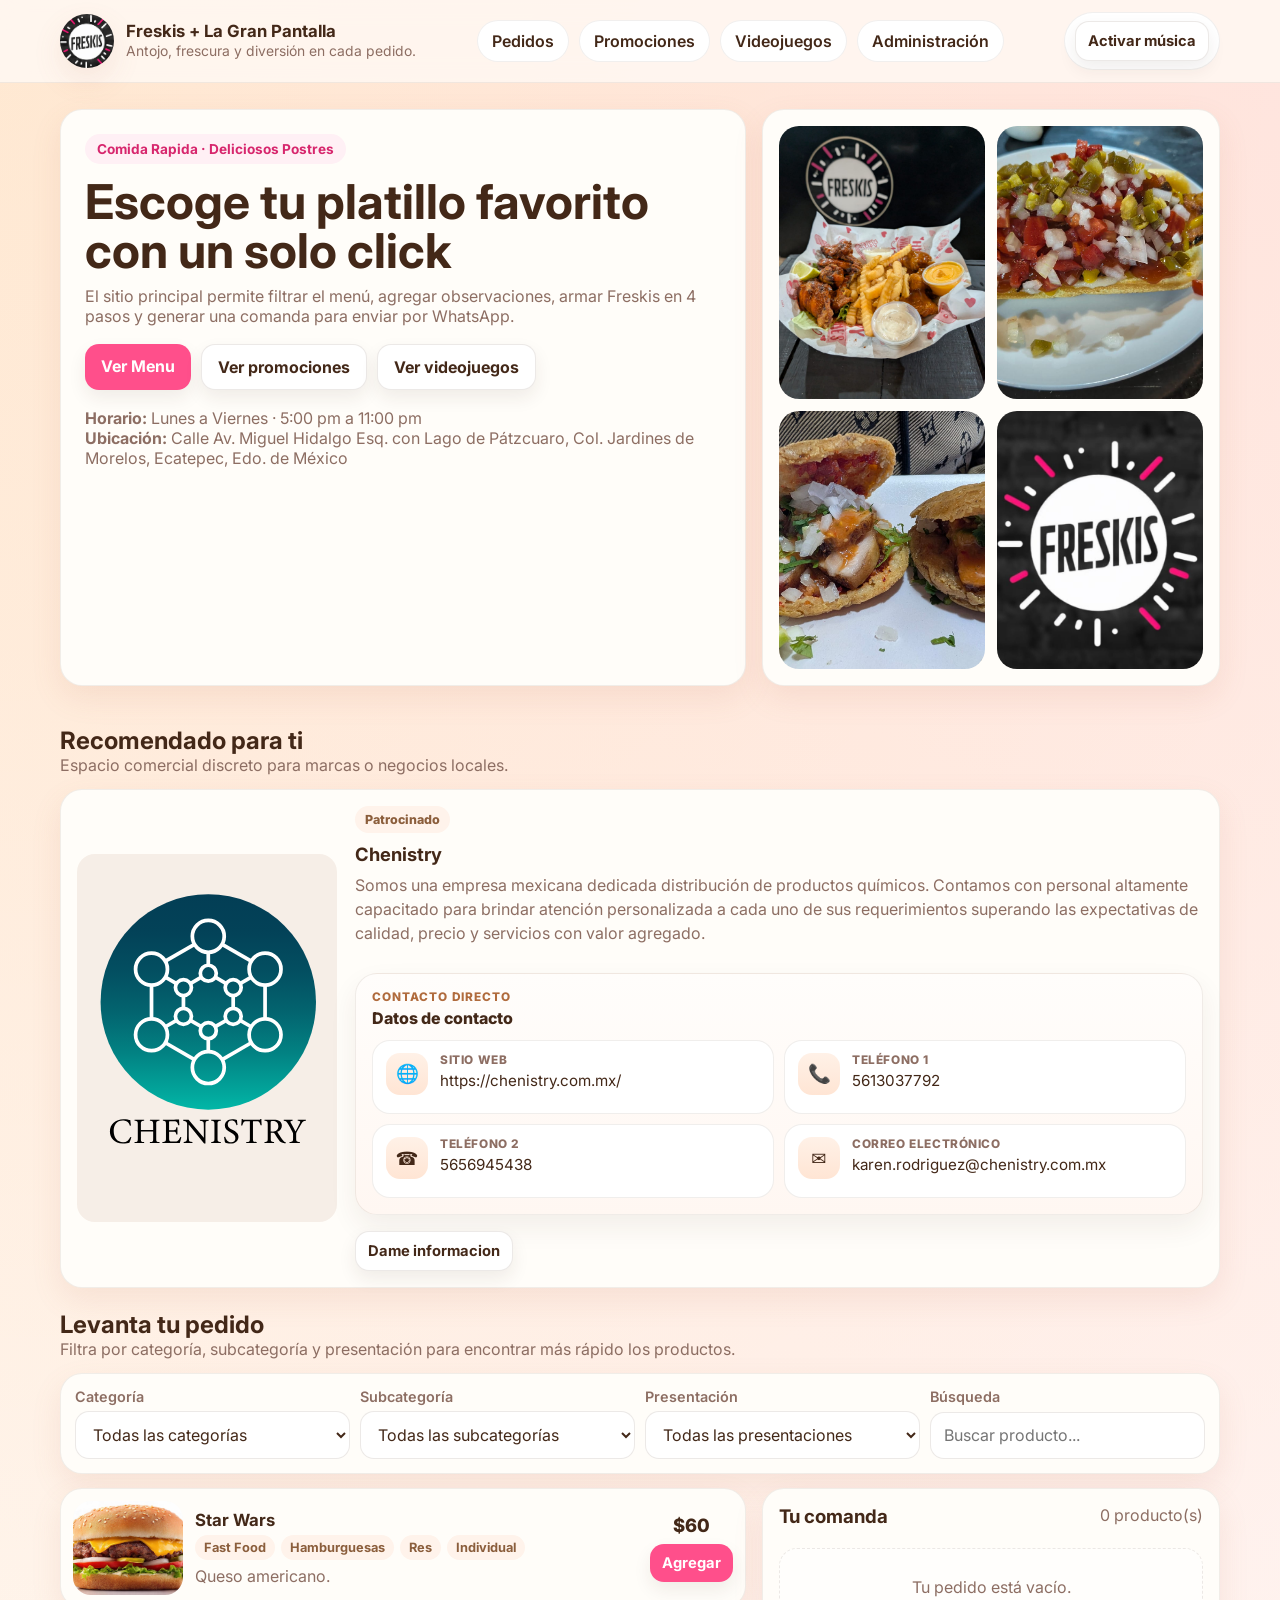
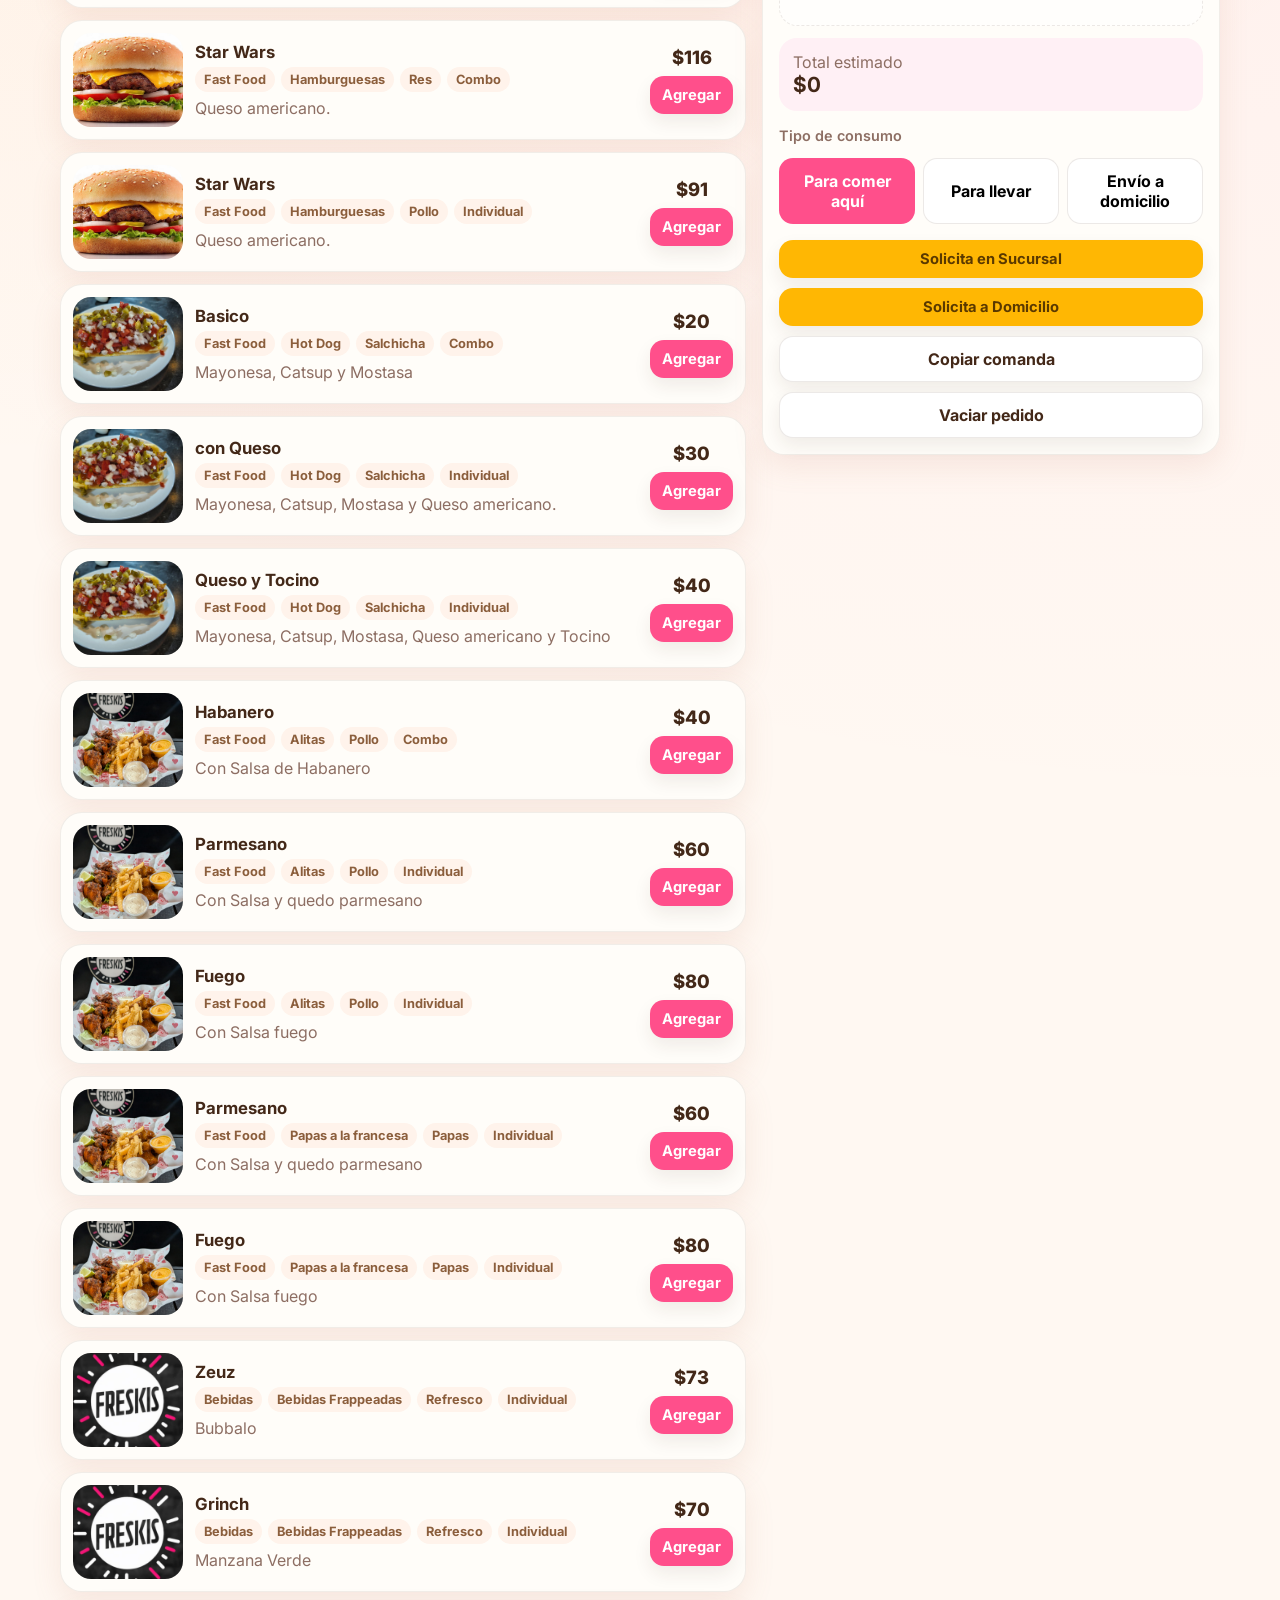
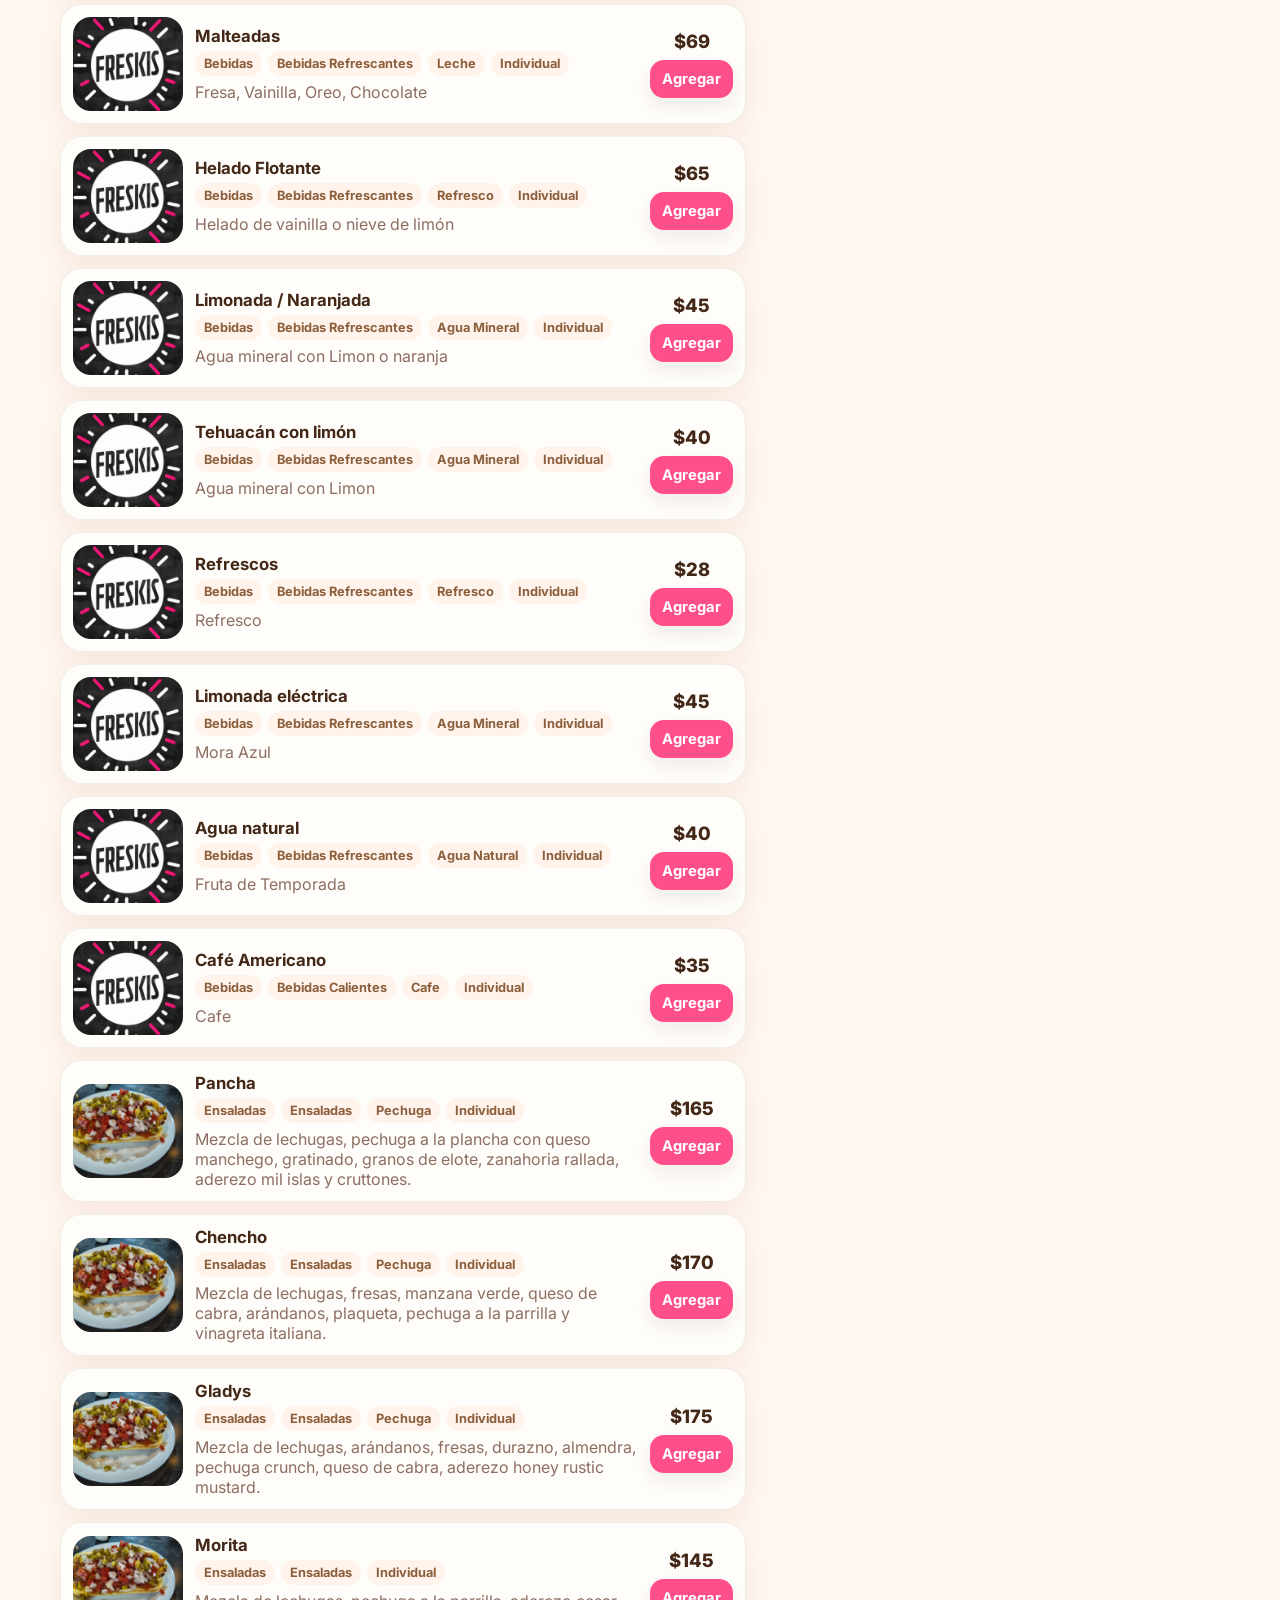
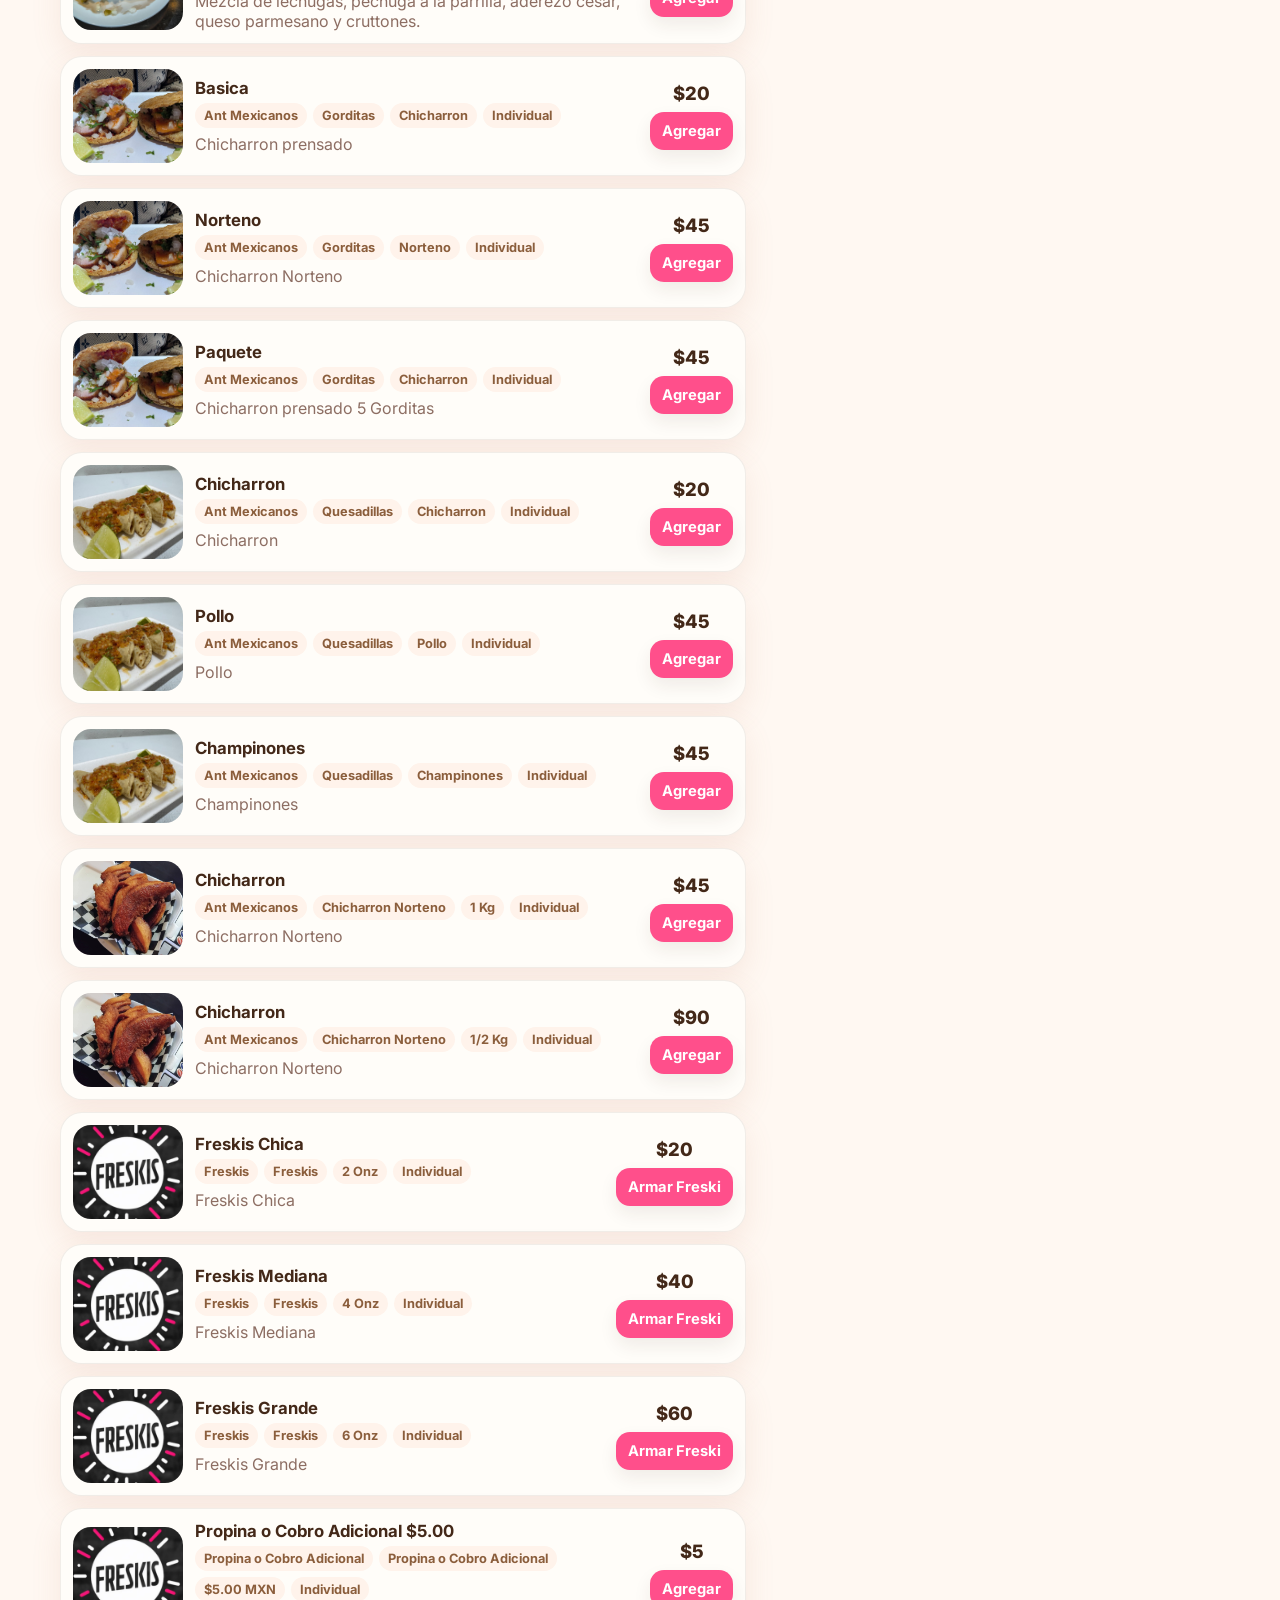
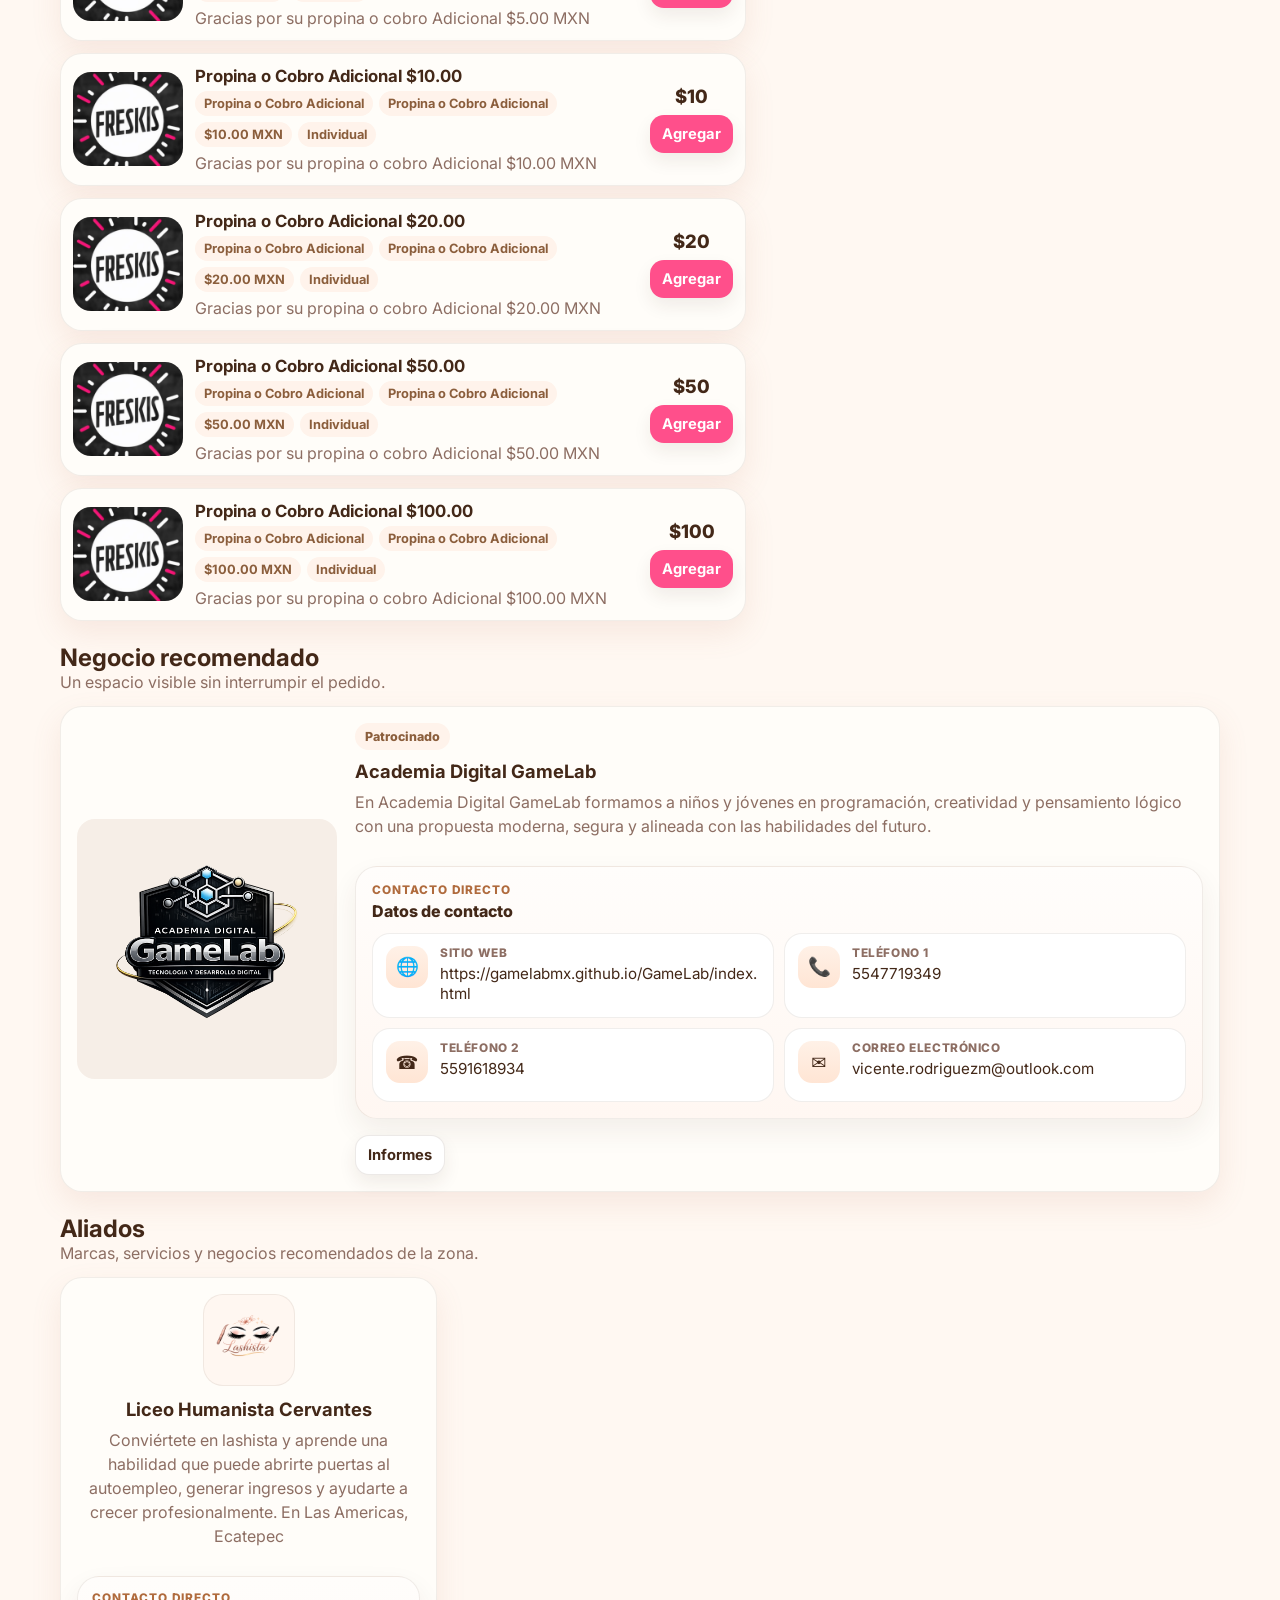
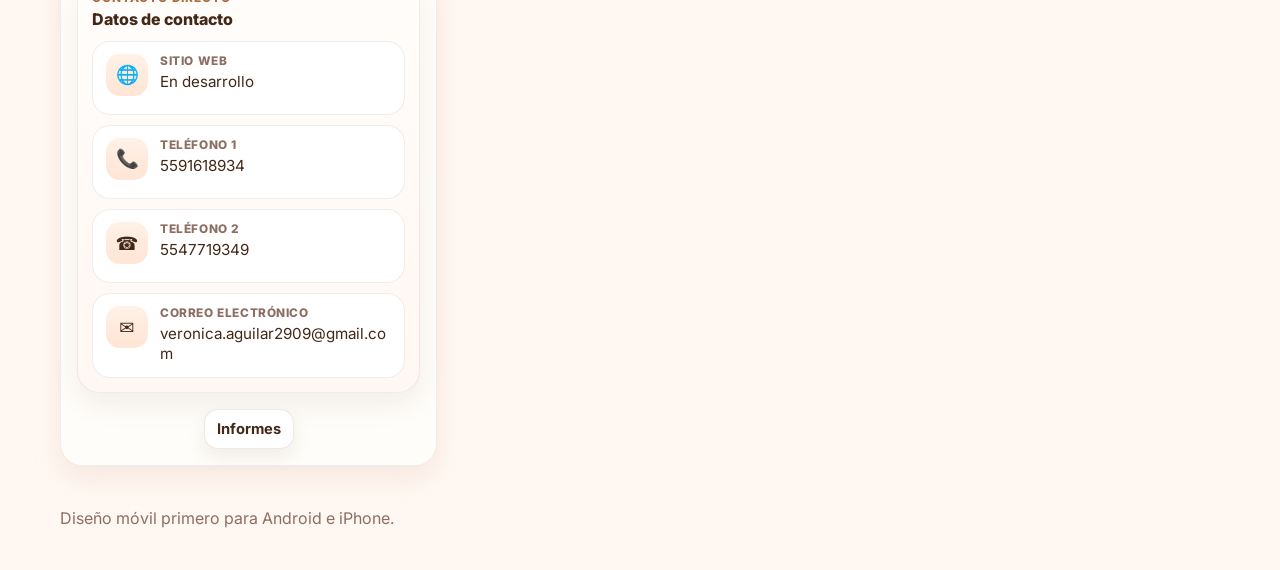
==== index.html @ 51fd1cf0 "Update index.html" ====
<!doctype html>
<html lang="es">
<head>
<meta charset="utf-8">
<meta name="viewport" content="width=device-width,initial-scale=1">
<title>Freskis + La Gran Pantalla</title>
<link rel="stylesheet" href="assets/style.css">
<link rel="preconnect" href="https://fonts.googleapis.com">
<link rel="preconnect" href="https://fonts.gstatic.com" crossorigin>
<link href="https://fonts.googleapis.com/css2?family=Inter:wght@400;500;600;700;800&display=swap" rel="stylesheet">

</head>
<body>
<header class="topbar">
  <div class="container topbar-inner">
    <a href="index.html" class="brand">
      <img class="brand-logo" src="assets/img/Logo-Freskis.jpeg" alt="Logo Freskis">
      <div>
        <h1 data-business-name>Freskis + La Gran Pantalla</h1>
        <p data-slogan>Antojo, frescura y diversión en cada pedido.</p>
      </div>
    </a>
    <nav class="nav-links">
      <a class="nav-link" href="index.html">Pedidos</a>
      <a class="nav-link" href="promociones.html">Promociones</a>
      <a class="nav-link" href="videojuegos.html">Videojuegos</a>
      <a class="nav-link" href="admin.html">Administración</a>
    </nav>
    <div class="music-pill">
      <button id="musicToggle" class="btn small secondary">Activar música</button>
    </div>
  </div>
</header>
<audio id="bgMusic"></audio>

<main class="container">
  <section class="hero">
    <div class="card hero-copy">
      <span class="kicker">Comida Rapida · Deliciosos Postres</span>
      <h2>Escoge tu platillo favorito con un solo click</h2>
      <p>El sitio principal permite filtrar el menú, agregar observaciones, armar Freskis en 4 pasos y generar una comanda para enviar por WhatsApp.</p>
      <div id="noticeChip" class="notice-chip">
        <div>
          <strong data-notice-title>Aviso importante</strong>
          <div data-notice-text>Consulta aquí nuestro aviso vigente.</div>
        </div>
        <button class="btn small gold">Ver aviso</button>
      </div>
      <div class="hero-actions">
        <a href="#pedido" class="btn" id="startOrderBtn">Ver Menu</a>
        <a href="promociones.html" class="btn secondary">Ver promociones</a>
        <a href="videojuegos.html" class="btn secondary">Ver videojuegos</a>
      </div>
      <div style="margin-top:18px" class="muted">
        <strong>Horario:</strong> <span data-hours></span><br>
        <strong>Ubicación:</strong> <span data-location></span>
      </div>
    </div>
    <div class="card hero-visual">
      <div class="shot"><img src="assets/img/Alitas.jpeg" alt="Alitas"></div>
      <div class="shot"><img src="assets/img/Hotdog.jpeg" alt="Hot dog"></div>
      <div class="shot"><img src="assets/img/Gorditas.jpeg" alt="Gorditas"></div>
      <div class="shot"><img src="assets/img/Freskis.jpeg" alt="Freskis"></div>
    </div>
  </section>

  <section id="adSlotTop" class="promo-slot hidden">
    <div class="section-title">
      <div>
        <h3>Recomendado para ti</h3>
        <p>Espacio comercial discreto para marcas o negocios locales.</p>
      </div>
    </div>
    <div id="adTopCard"></div>
  </section>

  <section id="pedido">
    <div class="section-title">
      <div>
        <h3>Levanta tu pedido</h3>
        <p>Filtra por categoría, subcategoría y presentación para encontrar más rápido los productos.</p>
      </div>
    </div>

    <div class="card filters">
      <div class="field">
        <label>Categoría</label>
        <select id="filterCategoria"></select>
      </div>
      <div class="field">
        <label>Subcategoría</label>
        <select id="filterSubcategoria"></select>
      </div>
      <div class="field">
        <label>Presentación</label>
        <select id="filterPresentacion"></select>
      </div>
      <div class="field">
        <label>Búsqueda</label>
        <input id="searchInput" class="input" placeholder="Buscar producto...">
      </div>
    </div>

    <div class="main-grid">
      <div>
        <div id="menuList" class="menu-list"></div>
      </div>

      <aside class="card cart">
        <div class="cart-row">
          <h3>Tu comanda</h3>
          <div id="cartCount" class="muted">0 producto(s)</div>
        </div>
        <div id="cartList" class="cart-list"></div>

        <div class="total-box">
          <div class="muted">Total estimado</div>
          <strong id="cartTotal">$0</strong>
        </div>

        <div style="margin-top:16px">
          <div class="field">
            <label>Tipo de consumo</label>
            <div id="modeButtons" class="mode-grid">
              <button class="mode-btn" data-mode="Para comer aquí">Para comer aquí</button>
              <button class="mode-btn" data-mode="Para llevar">Para llevar</button>
              <button class="mode-btn" data-mode="Envío a domicilio">Envío a domicilio</button>
            </div>
          </div>
          <div id="deliveryFields" class="hidden" style="margin-top:10px">
            <div class="field"><label>Nombre</label><input id="deliveryName" class="input" placeholder="Nombre del cliente"></div>
            <div class="field"><label>Dirección</label><textarea id="deliveryAddress" placeholder="Dirección de entrega"></textarea></div>
            <div class="field"><label>Ubicación para WhatsApp/Maps</label><input id="deliveryLocation" class="input" placeholder="Pega aquí el link de ubicación"></div>
          </div>
        </div>

        <div style="margin-top:16px; display:grid; gap:10px">
          <div id="waButtons" style="display:grid; gap:10px"></div>
          <button id="copyOrderBtn" class="btn secondary">Copiar comanda</button>
          <button id="clearCartBtn" class="btn secondary">Vaciar pedido</button>
        </div>
      </aside>
    </div>
  </section>

  <section id="adSlotMiddle" class="promo-slot hidden">
    <div class="section-title">
      <div>
        <h3>Negocio recomendado</h3>
        <p>Un espacio visible sin interrumpir el pedido.</p>
      </div>
    </div>
    <div id="adMiddleCard"></div>
  </section>

  <section id="alliesSection" class="hidden">
    <div class="section-title">
      <div>
        <h3>Aliados</h3>
        <p>Marcas, servicios y negocios recomendados de la zona.</p>
      </div>
    </div>
    <div id="alliesGrid" class="allies-grid"></div>
  </section>
</main>

<div id="freskiModal" class="modal">
  <div class="modal-card">
    <div class="modal-head">
      <div>
        <span class="kicker">Arma tu Freski en 4 pasos</span>
        <h3 id="freskiTitle" style="margin:10px 0 0">Freski</h3>
      </div>
      <button id="closeFreski" class="btn secondary small">Cerrar</button>
    </div>
    <div id="freskiBody" class="step-grid"></div>
    <div style="margin-top:12px" class="field">
      <label>Observaciones</label>
      <textarea id="freskiObs" placeholder="Ejemplo: con menos crema, sin topping extra..."></textarea>
    </div>
    <div style="margin-top:12px; display:flex; justify-content:flex-end">
      <button id="saveFreski" class="btn">Agregar al pedido</button>
    </div>
  </div>
</div>

<footer class="footer">
  <div class="container">Diseño móvil primero para Android e iPhone.</div>
</footer>
<script src="assets/app.js"></script>
<script>APP.boot('index')</script>
</body>
</html>
---- assets/style.css ----
:root{
  --primary:#ff4f8b;
  --secondary:#ffb703;
  --accent:#ff7a59;
  --bg:#fff8f2;
  --surface:#fffdf9;
  --text:#432818;
  --muted:#8d6e63;
  --line:rgba(67,40,24,.10);
  --line-soft:rgba(67,40,24,.07);
  --shadow:0 12px 30px rgba(188,112,91,.12);
  --shadow-soft:0 8px 18px rgba(67,40,24,.08);
  --radius:22px;
}
*{box-sizing:border-box}
html{scroll-behavior:smooth}
body{
  margin:0;
  font-family:Inter,system-ui,-apple-system,Segoe UI,Roboto,Arial,sans-serif;
  background:
    radial-gradient(circle at top right, rgba(255,79,139,.10), transparent 28%),
    radial-gradient(circle at top left, rgba(255,183,3,.12), transparent 24%),
    var(--bg);
  color:var(--text);
}
a{text-decoration:none;color:inherit}
img{max-width:100%;display:block}
button,input,textarea,select{font:inherit}
.container{width:min(1160px, calc(100% - 24px)); margin:0 auto}
.hidden{display:none !important}
.center{text-align:center}
.muted{color:var(--muted)}

.topbar{
  position:sticky; top:0; z-index:50;
  backdrop-filter:blur(12px);
  background:rgba(255,248,242,.88);
  border-bottom:1px solid var(--line-soft);
}
.topbar-inner{display:flex; gap:14px; align-items:center; justify-content:space-between; padding:12px 0}
.brand{display:flex; gap:12px; align-items:center; min-width:0}
.brand-logo{width:54px; height:54px; border-radius:50%; object-fit:cover; box-shadow:var(--shadow)}
.brand h1{font-size:1.05rem; margin:0; line-height:1.05}
.brand p{margin:3px 0 0; color:var(--muted); font-size:.87rem}
.nav-links{display:flex; gap:10px; flex-wrap:wrap}
.nav-link{
  padding:10px 14px; border-radius:999px; background:#fff;
  border:1px solid var(--line-soft); font-weight:600; color:var(--text);
}
.nav-link:hover{background:#fff3eb}
.music-pill{display:flex; gap:8px; align-items:center; padding:8px 10px; border-radius:999px; background:#fff; border:1px solid var(--line-soft)}

.hero{
  padding:26px 0 18px;
  display:grid; grid-template-columns:1.2fr .8fr; gap:16px; align-items:stretch;
}
.card{
  background:var(--surface);
  border-radius:var(--radius);
  box-shadow:var(--shadow);
  border:1px solid var(--line-soft);
}
.hero-copy{padding:24px}
.kicker{display:inline-block; padding:7px 12px; border-radius:999px; background:#fff0f5; color:#d7266d; font-weight:700; font-size:.85rem}
.hero h2{font-size:clamp(1.8rem,4vw,3rem); line-height:1.02; margin:14px 0 10px}
.hero p{margin:0; color:var(--muted); font-size:1rem}
.hero-actions{display:flex; flex-wrap:wrap; gap:10px; margin-top:18px}
.hero-visual{padding:16px; display:grid; gap:12px; grid-template-columns:1fr 1fr}
.hero-visual .shot{overflow:hidden; border-radius:20px; min-height:160px}
.hero-visual img{width:100%; height:100%; object-fit:cover}

.notice-chip{
  display:none; align-items:center; justify-content:space-between; gap:10px;
  margin:8px 0 20px; padding:12px 14px;
  border-radius:16px; background:#fff4e5; color:#8a4b00; border:1px solid #ffd28b;
}

.section-title{display:flex; justify-content:space-between; align-items:end; gap:12px; margin:22px 0 14px}
.section-title h3{margin:0; font-size:1.5rem}
.section-title p{margin:0; color:var(--muted)}

.btn{
  border:none; border-radius:14px; padding:12px 16px; font-weight:700; cursor:pointer;
  background:var(--primary); color:white; box-shadow:var(--shadow-soft);
  transition:transform .15s ease, opacity .15s ease, background .15s ease;
}
.btn:hover{transform:translateY(-1px)}
.btn:active{transform:translateY(0)}
.btn.small{padding:10px 12px; font-size:.92rem}
.btn.secondary{background:#fff; color:var(--text); border:1px solid var(--line)}
.btn.gold{background:var(--secondary); color:#5a3900}
.btn.danger-soft{background:#fff1f1; color:#a02f2f; border:1px solid rgba(160,47,47,.18)}

.filters{padding:14px; display:grid; grid-template-columns:repeat(4,minmax(0,1fr)); gap:10px; margin-bottom:14px}
.field{display:grid; gap:6px}
.field label,.field span{font-size:.9rem; color:var(--muted); font-weight:600}
.input, select, textarea{
  width:100%; padding:12px 13px; border-radius:14px; border:1px solid var(--line);
  background:white; color:var(--text); outline:none;
}
.input:focus, select:focus, textarea:focus{
  border-color:#d68aa3;
  box-shadow:0 0 0 3px rgba(255,79,139,.12);
}
textarea{min-height:94px; resize:vertical}
.row{display:grid; grid-template-columns:1fr 1fr; gap:10px}

.main-grid{display:grid; grid-template-columns:1.2fr .8fr; gap:16px; align-items:start}
.menu-list{display:grid; gap:12px}
.menu-item{
  display:grid; grid-template-columns:110px 1fr auto; gap:12px;
  padding:12px; align-items:center;
}
.menu-item .thumb{height:94px; border-radius:18px; overflow:hidden; background:#f6eee7}
.menu-item .thumb img{width:100%; height:100%; object-fit:cover}
.menu-item h4{margin:0 0 5px; font-size:1.05rem}
.menu-item-side{display:grid; gap:8px}
.meta{display:flex; flex-wrap:wrap; gap:6px; margin-bottom:6px}
.tag{padding:5px 9px; border-radius:999px; background:#fff3eb; color:#8b5e3c; font-size:.8rem; font-weight:700}
.price{font-size:1.15rem; font-weight:800}

.cart{padding:16px; position:sticky; top:88px}
.cart h3{margin:0 0 8px}
.cart-list{display:grid; gap:12px; margin:12px 0}
.cart-item{
  padding:12px; border-radius:16px; background:#fff7f1; border:1px solid var(--line-soft);
}
.cart-top,.cart-row{display:flex; justify-content:space-between; gap:10px; align-items:flex-start}
.cart-meta{margin-top:8px}
.cart-actions{display:flex; gap:8px; flex-wrap:wrap; align-items:center; margin-top:12px}
.qty-pill{
  min-width:42px; text-align:center; font-weight:800;
  padding:8px 10px; border-radius:12px; background:#fff; border:1px solid var(--line-soft);
}
.icon-btn{
  width:34px; height:34px; border-radius:10px; border:1px solid var(--line);
  cursor:pointer; background:white; font-weight:800; color:var(--text);
}
.icon-btn.danger{color:#a02f2f; background:#fff1f1; border-color:rgba(160,47,47,.18)}
.total-box{padding:14px; border-radius:18px; background:#fff0f5; margin-top:12px}
.total-box strong{font-size:1.3rem}
.mode-grid{display:grid; grid-template-columns:repeat(3,minmax(0,1fr)); gap:8px; margin-top:8px}
.mode-btn{
  padding:12px 10px; border-radius:14px; border:1px solid var(--line);
  background:white; cursor:pointer; text-align:center; font-weight:700;
}
.mode-btn.active{background:var(--primary); color:white; border-color:transparent}

.comment-editor{
  margin-top:10px; padding:12px; border:1px solid #ead5bf; border-radius:14px; background:#fffaf5;
}
.comment-textarea{
  width:100%; min-height:88px; resize:vertical; padding:10px 12px;
  border:1px solid #d9c7b2; border-radius:10px; background:#fff;
}
.comment-actions{display:flex; gap:8px; flex-wrap:wrap; margin-top:10px}

.empty{
  padding:28px; text-align:center; color:var(--muted); border:1px dashed var(--line);
  border-radius:18px; background:rgba(255,255,255,.55)
}
.footer{padding:28px 0 42px; color:var(--muted)}

.modal{
  position:fixed; inset:0; background:rgba(54,28,15,.42); display:none; align-items:center; justify-content:center;
  z-index:120; padding:16px;
}
.modal.show{display:flex}
.modal-card{
  width:min(880px, 100%); max-height:92vh; overflow:auto; background:var(--surface);
  border-radius:28px; box-shadow:0 20px 60px rgba(0,0,0,.18); padding:18px;
}
.modal-head{display:flex; justify-content:space-between; align-items:start; gap:10px; margin-bottom:12px}
.step-grid{display:grid; grid-template-columns:repeat(2,minmax(0,1fr)); gap:12px}
.choice-list{display:grid; gap:8px}
.choice{
  padding:10px 12px; border-radius:14px; background:#fff; border:1px solid var(--line);
  display:flex; justify-content:space-between; gap:10px; cursor:pointer; text-align:left;
}
.choice.active{outline:2px solid rgba(255,79,139,.22); border-color:var(--primary); background:#fff6fa}

.banner-grid{display:grid; grid-template-columns:repeat(auto-fit,minmax(260px,1fr)); gap:14px}
.promo-card,.game-card,.admin-block{padding:16px}
.promo-card iframe{width:100%; height:340px; border:none; border-radius:16px; background:#f2eee9}
.admin-grid{display:grid; grid-template-columns:1fr 1fr; gap:16px}
pre.codebox{
  white-space:pre-wrap; background:#fff7f1; padding:14px; border-radius:18px; overflow:auto;
  border:1px solid var(--line-soft);
}


.app-toast{
  position:fixed;
  left:50%;
  bottom:22px;
  transform:translateX(-50%) translateY(16px);
  background:#432818;
  color:#fff;
  padding:12px 16px;
  border-radius:999px;
  box-shadow:0 14px 30px rgba(0,0,0,.18);
  z-index:220;
  opacity:0;
  pointer-events:none;
  transition:opacity .22s ease, transform .22s ease;
  max-width:min(calc(100% - 24px), 420px);
  text-align:center;
  font-weight:700;
}
.app-toast.show{
  opacity:1;
  transform:translateX(-50%) translateY(0);
}

.mobile-cart-bar{
  position:fixed;
  left:12px;
  right:12px;
  bottom:12px;
  display:none;
  align-items:center;
  justify-content:space-between;
  gap:12px;
  padding:12px 14px;
  border-radius:18px;
  background:rgba(255,253,249,.98);
  border:1px solid var(--line-soft);
  box-shadow:0 18px 42px rgba(67,40,24,.18);
  z-index:180;
}
.mobile-cart-summary{
  min-width:0;
}
.mobile-cart-kicker{
  font-size:.78rem;
  color:var(--muted);
  font-weight:700;
  margin-bottom:2px;
}
.mobile-cart-total{
  font-weight:800;
  color:var(--primary);
  margin-top:2px;
}
.mobile-cart-buttons{
  flex-shrink:0;
  display:flex;
  flex-direction:column;
  align-items:stretch;
  justify-content:center;
  gap:8px;
  min-width:146px;
}
.mobile-cart-buttons .btn{
  white-space:nowrap;
  width:100%;
}



.promo-slot{margin:18px 0 6px}
.sponsor-card{display:grid;grid-template-columns:260px 1fr;gap:18px;padding:16px;align-items:center}
.sponsor-card.compact{grid-template-columns:96px 1fr;gap:14px}
.sponsor-media{border-radius:18px;overflow:hidden;min-height:160px;background:#f6eee7}
.sponsor-media img{width:100%;height:100%;object-fit:cover}
.sponsor-label{display:inline-block;padding:6px 10px;border-radius:999px;background:#fff3eb;color:#8b5e3c;font-size:.78rem;font-weight:800;margin-bottom:10px}
.sponsor-copy h4,.ally-card h4{margin:0 0 8px;font-size:1.15rem}
.sponsor-copy p,.ally-card p{margin:0 0 14px;color:var(--muted);line-height:1.5}.sponsor-copy{display:flex;flex-direction:column;align-items:flex-start}.ally-card{display:flex;flex-direction:column;align-items:stretch}.ally-card .btn{align-self:center}.ally-card h4,.ally-card p{text-align:center}
.allies-grid{display:grid;grid-template-columns:repeat(3,minmax(0,1fr));gap:14px;margin-bottom:14px}
.ally-card{padding:16px;text-align:center}
.ally-logo{width:92px;height:92px;margin:0 auto 12px;border-radius:20px;overflow:hidden;background:#fff7f1;border:1px solid var(--line-soft);display:flex;align-items:center;justify-content:center}
.ally-logo img{width:100%;height:100%;object-fit:cover}

@media (max-width: 920px){
  .hero,.main-grid,.admin-grid,.allies-grid,.sponsor-card{grid-template-columns:1fr}
  .filters{grid-template-columns:1fr 1fr}
  .hero-visual{grid-template-columns:1fr 1fr}
  .cart{position:static}
}
@media (max-width: 640px){
  .nav-links{display:none}
  .filters,.row,.step-grid,.mode-grid{grid-template-columns:1fr}
  .menu-item{grid-template-columns:1fr}
  .hero-visual{grid-template-columns:1fr}
  .notice-chip,.cart-top,.cart-row{flex-direction:column; align-items:flex-start}
  .music-pill{padding:0; background:transparent; border:none}
  .mobile-cart-bar{display:flex}
  body.mobile-cart-visible{padding-bottom:96px}
  .app-toast{bottom:96px}
}

/* Ajuste preciso móvil para Arma tu Freski */
@media (max-width: 768px){
  body.mobile-cart-visible #freskiModal.show,
  #freskiModal.show{
    align-items:flex-start;
    justify-content:center;
    padding:12px 12px 108px;
  }

  #freskiModal .modal-card{
    width:min(100%, 560px);
    max-height:72vh;
    margin:0 auto;
    overflow-y:auto;
    border-radius:22px;
    padding-bottom:16px;
    overscroll-behavior:contain;
  }

  #freskiModal .modal-head{
    position:sticky;
    top:0;
    z-index:3;
    background:var(--card);
    padding-bottom:10px;
    margin-bottom:10px;
  }

  #freskiModal .step-grid{
    gap:10px;
  }

  #freskiModal .modal-card > div:last-child{
    position:sticky;
    bottom:0;
    z-index:4;
    background:linear-gradient(180deg, rgba(255,255,255,0) 0%, rgba(255,255,255,.92) 18%, rgba(255,255,255,1) 45%);
    padding-top:14px;
    margin-top:14px !important;
  }

  #freskiModal #saveFreski{
    display:block;
    width:100%;
  }
}


/* ===== Ajuste móvil para salto de "Empezar pedido" ===== */
#pedido{scroll-margin-top:96px;}
@media (max-width: 768px){
  #pedido{scroll-margin-top:118px;}
}

.admin-subblock{
  margin-top:18px;
  padding-top:18px;
  border-top:1px solid var(--line-soft);
}
.row-between{
  display:flex;
  align-items:center;
  justify-content:space-between;
  gap:12px;
}
.ad-upload-row{align-items:end}
.ad-preview-card{
  margin-top:12px;
  padding:12px;
  border:1px solid var(--line-soft);
  border-radius:18px;
  background:#fff8f4;
}
.ad-preview-image{
  width:100%;
  max-height:180px;
  object-fit:cover;
  border-radius:14px;
  display:block;
  background:#f3ece6;
}
.allies-editor-list{display:grid;gap:14px;margin-top:14px}
.ally-editor-card{
  padding:16px;
  border:1px solid var(--line-soft);
  border-radius:20px;
  background:#fffaf6;
}
.ally-editor-head{
  display:flex;
  align-items:center;
  justify-content:space-between;
  gap:12px;
  margin-bottom:12px;
}
.ally-editor-grid{display:grid;grid-template-columns:120px 1fr;gap:16px;align-items:start}
.ally-editor-preview{
  width:120px;height:120px;border-radius:20px;overflow:hidden;background:#fff;border:1px solid var(--line-soft);
  display:flex;align-items:center;justify-content:center;
}
.ally-editor-preview img{width:100%;height:100%;object-fit:cover}
.ally-editor-actions{display:flex;gap:8px;flex-wrap:wrap;margin-top:10px}
.priority-badge{
  display:inline-flex;align-items:center;justify-content:center;min-width:42px;height:42px;padding:0 12px;
  border-radius:999px;background:#fff3eb;border:1px solid var(--line-soft);font-weight:800;color:#8b5e3c;
}
@media (max-width: 640px){
  .row-between,.ally-editor-head,.ally-editor-grid{grid-template-columns:1fr;display:grid}
  .ally-editor-preview{width:100%;max-width:140px;height:140px}
}

.ally-capture-panel{
  margin-top:14px;
  padding:16px;
  border:1px solid var(--line-soft);
  border-radius:22px;
  background:#fffdf9;
}
.ally-capture-head{
  display:flex;
  align-items:center;
  justify-content:space-between;
  gap:12px;
  margin-bottom:12px;
}
.ally-editor-preview.large{
  width:100%;
  max-width:220px;
  height:220px;
}
.ally-summary-grid{
  display:grid;
  gap:6px;
  margin-top:8px;
  color:var(--muted);
  font-size:.95rem;
}
.ally-editor-grid.compact{grid-template-columns:96px 1fr}
.ally-editor-actions.wrap{flex-wrap:wrap}
.soft-card{box-shadow:none}
@media (max-width: 640px){
  .ally-capture-head{display:grid;grid-template-columns:1fr}
  .ally-editor-preview.large{max-width:160px;height:160px}
  .ally-editor-grid.compact{grid-template-columns:1fr}
}


.contact-card{
  margin:14px 0 16px;
  padding:16px;
  border:1px solid rgba(67,40,24,.08);
  border-radius:22px;
  background:linear-gradient(180deg, #fffdfb 0%, #fff7f2 100%);
  box-shadow:0 12px 28px rgba(67,40,24,.07);
}
.contact-card.compact{text-align:left;padding:14px}
.contact-card-head{display:flex;align-items:center;justify-content:space-between;gap:10px;margin-bottom:12px}
.contact-card-kicker{
  font-size:.74rem;
  font-weight:800;
  letter-spacing:.08em;
  text-transform:uppercase;
  color:#b06b3d;
  margin-bottom:4px;
}
.contact-card-title{
  font-size:1rem;
  font-weight:800;
  color:var(--text);
}
.contact-list{display:grid;grid-template-columns:repeat(2,minmax(0,1fr));gap:10px}
.contact-list.compact{grid-template-columns:1fr}
.contact-item{
  display:flex;
  align-items:flex-start;
  gap:12px;
  padding:12px 13px;
  border-radius:18px;
  border:1px solid rgba(67,40,24,.08);
  background:#fff;
  text-decoration:none;
  transition:transform .18s ease, box-shadow .18s ease, border-color .18s ease;
  min-height:74px;
}
.contact-item:hover{
  transform:translateY(-1px);
  box-shadow:0 10px 22px rgba(67,40,24,.08);
  border-color:rgba(255,79,139,.24);
}
.contact-item.is-static{pointer-events:none}
.contact-icon{
  width:42px;
  height:42px;
  border-radius:14px;
  display:flex;
  align-items:center;
  justify-content:center;
  background:linear-gradient(180deg, #fff1e7 0%, #ffe5d4 100%);
  font-size:1.15rem;
  flex:0 0 42px;
}
.contact-copy{display:grid;gap:4px;min-width:0}
.contact-label{
  font-size:.74rem;
  font-weight:800;
  letter-spacing:.05em;
  text-transform:uppercase;
  color:var(--muted);
}
.contact-value{
  font-size:.95rem;
  line-height:1.35;
  color:var(--text);
  word-break:break-word;
}
.contact-item:hover .contact-value{color:var(--primary)}
.ally-card .contact-card,.sponsor-copy .contact-card{width:100%}
.responsive-3{grid-template-columns:repeat(3,minmax(0,1fr))}
@media (max-width: 920px){.responsive-3{grid-template-columns:1fr}}
@media (max-width: 760px){
  .contact-list{grid-template-columns:1fr}
  .contact-item{min-height:unset}
}
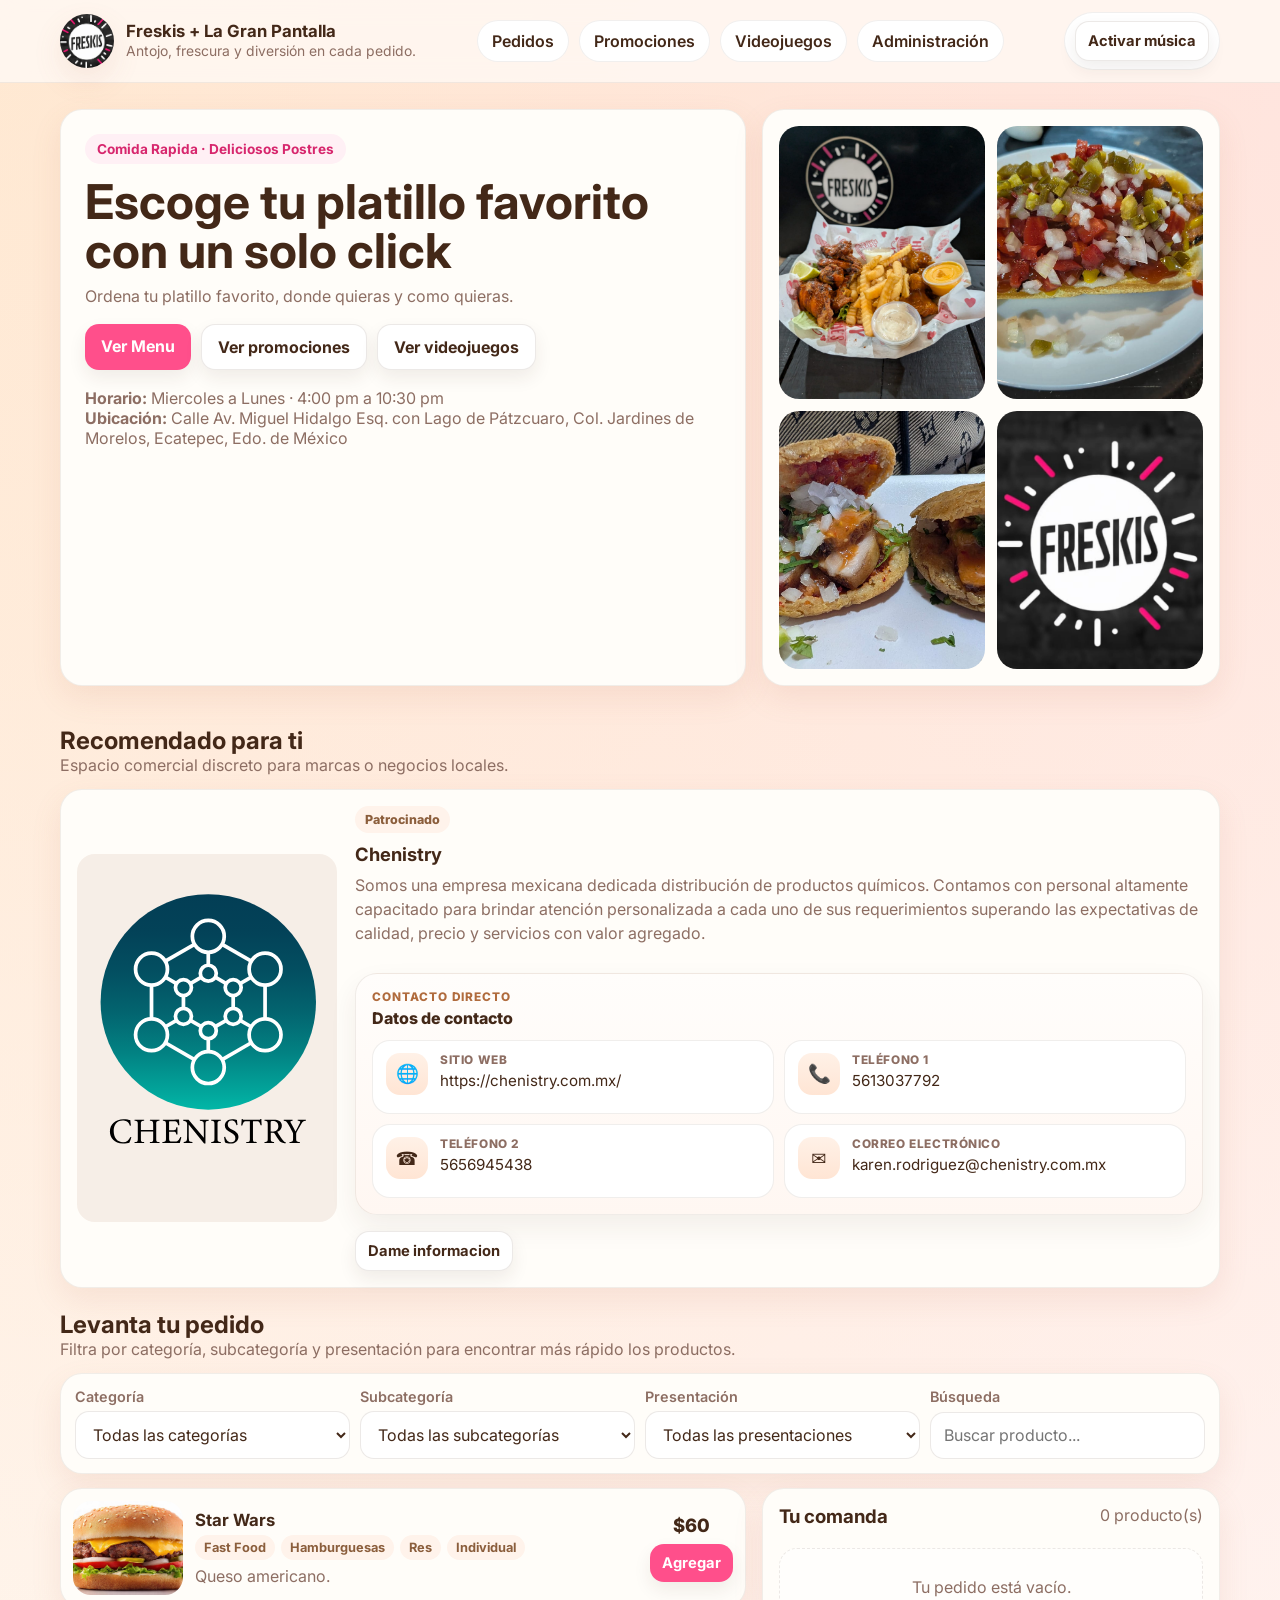
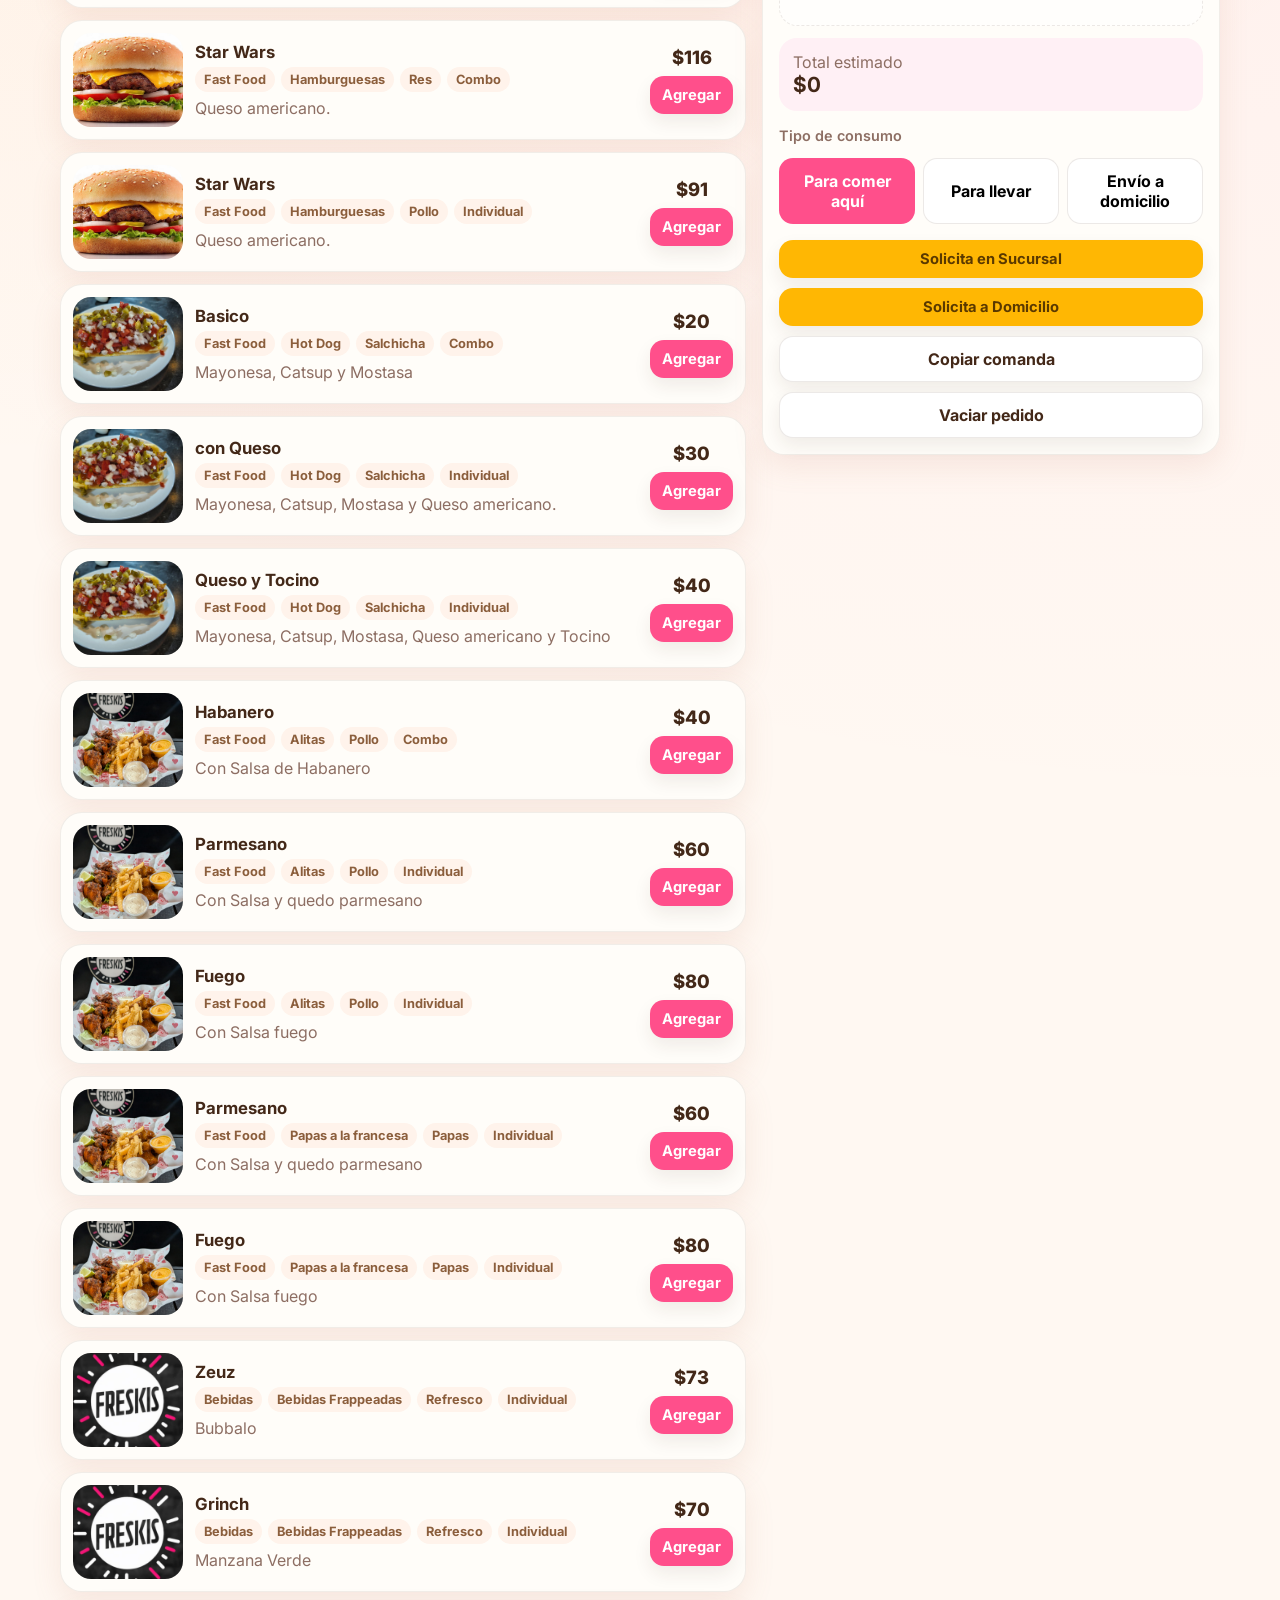
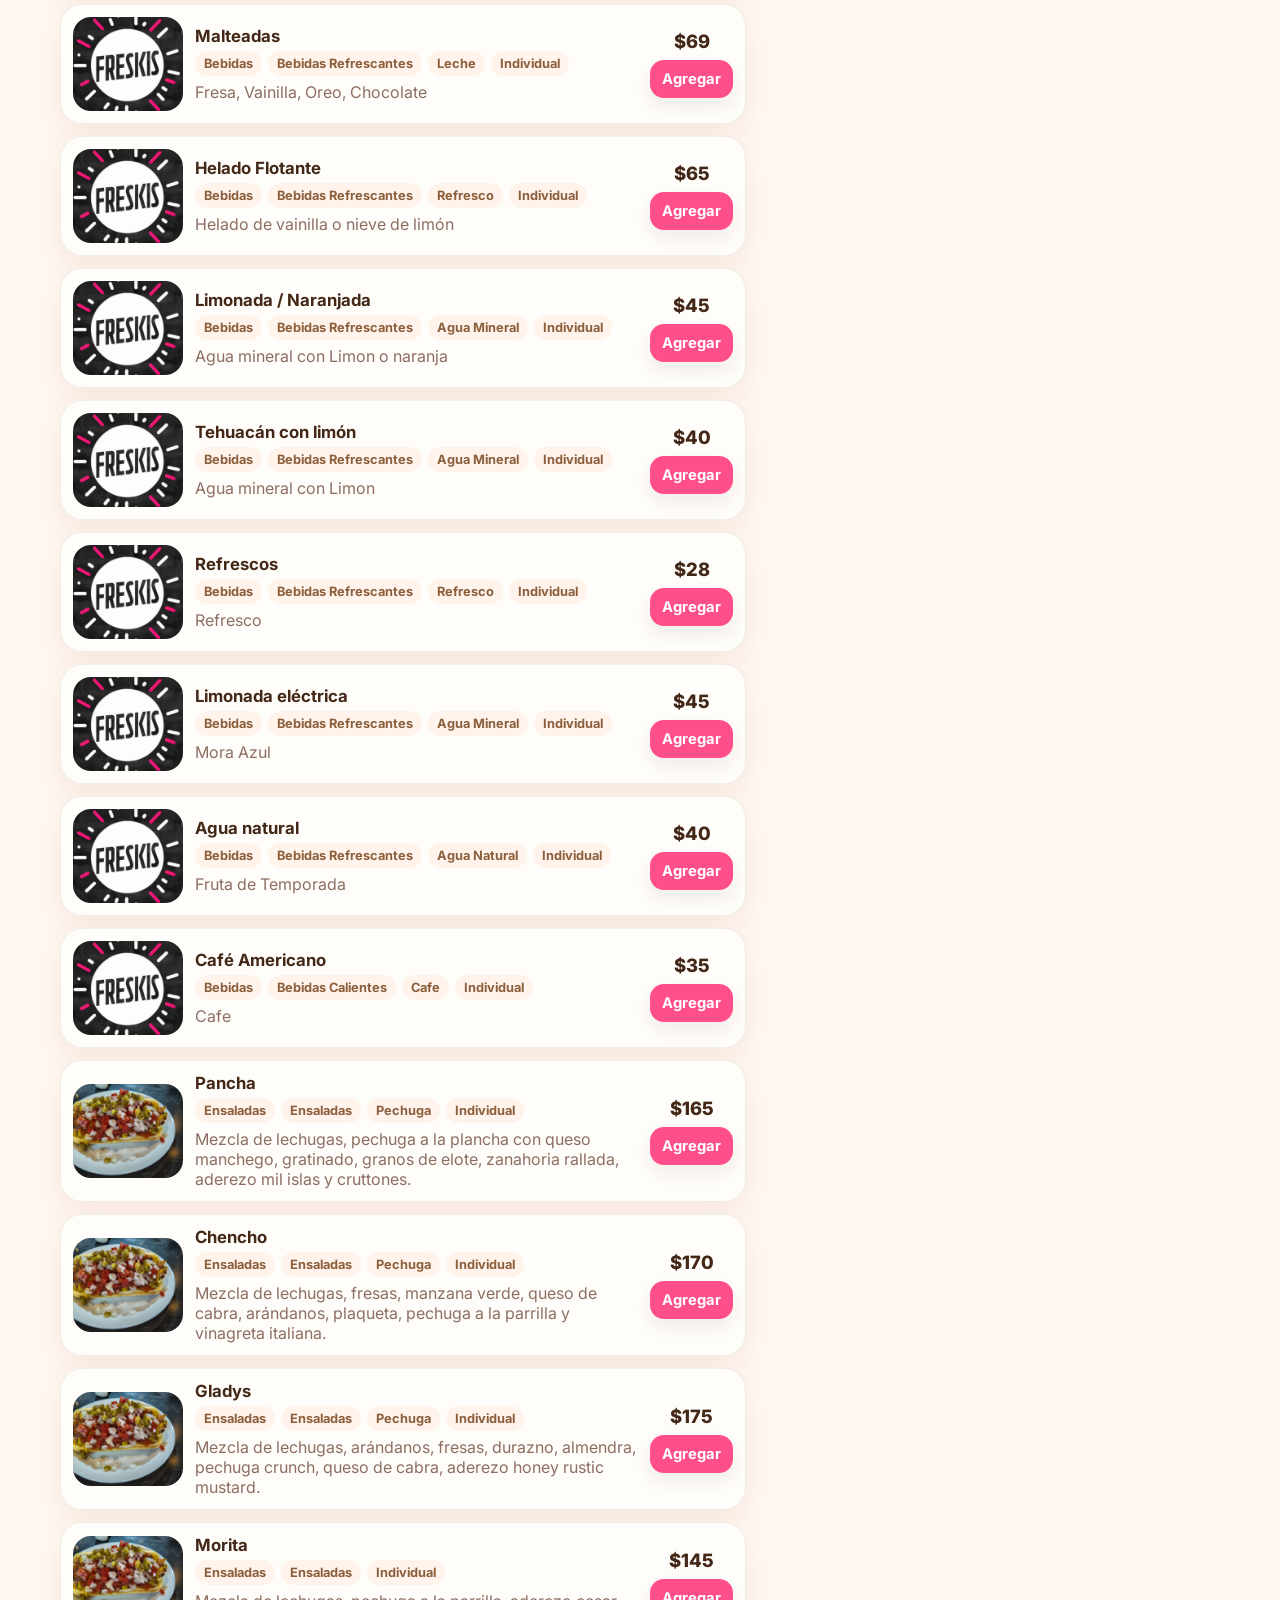
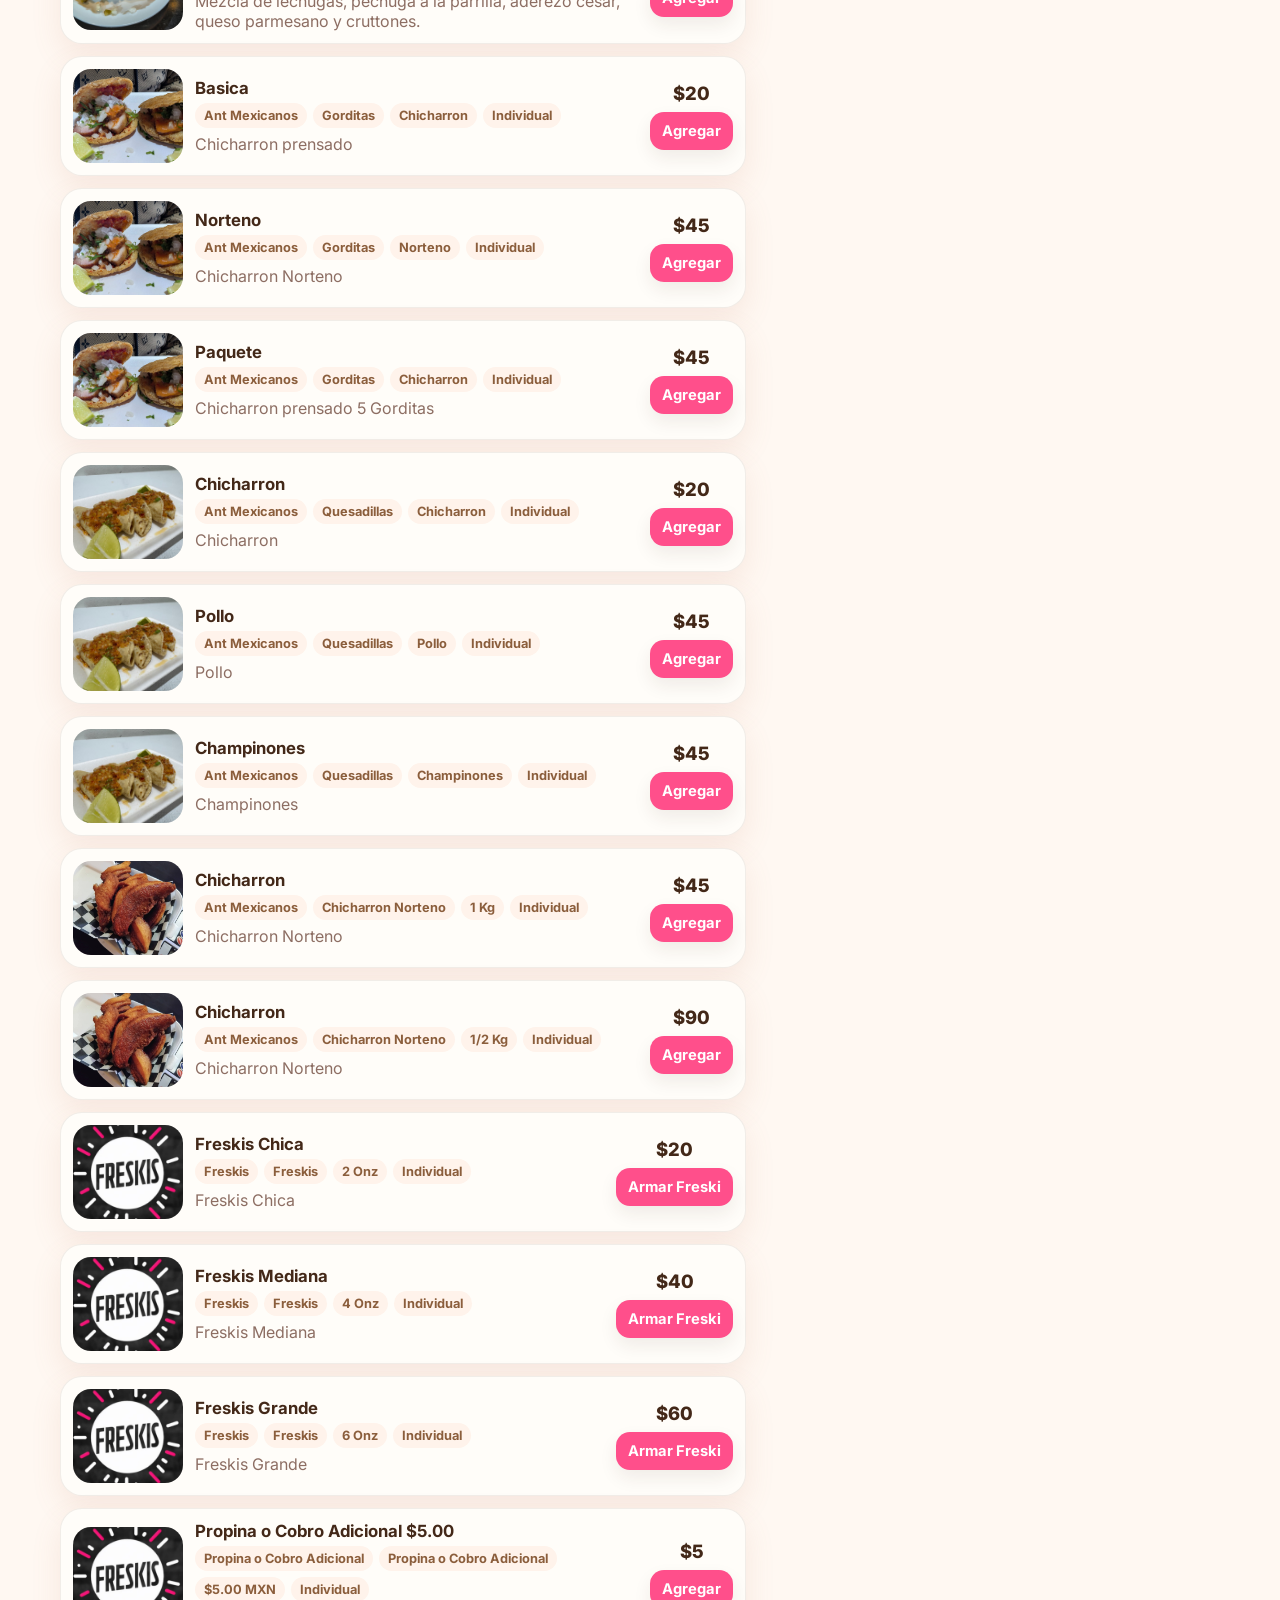
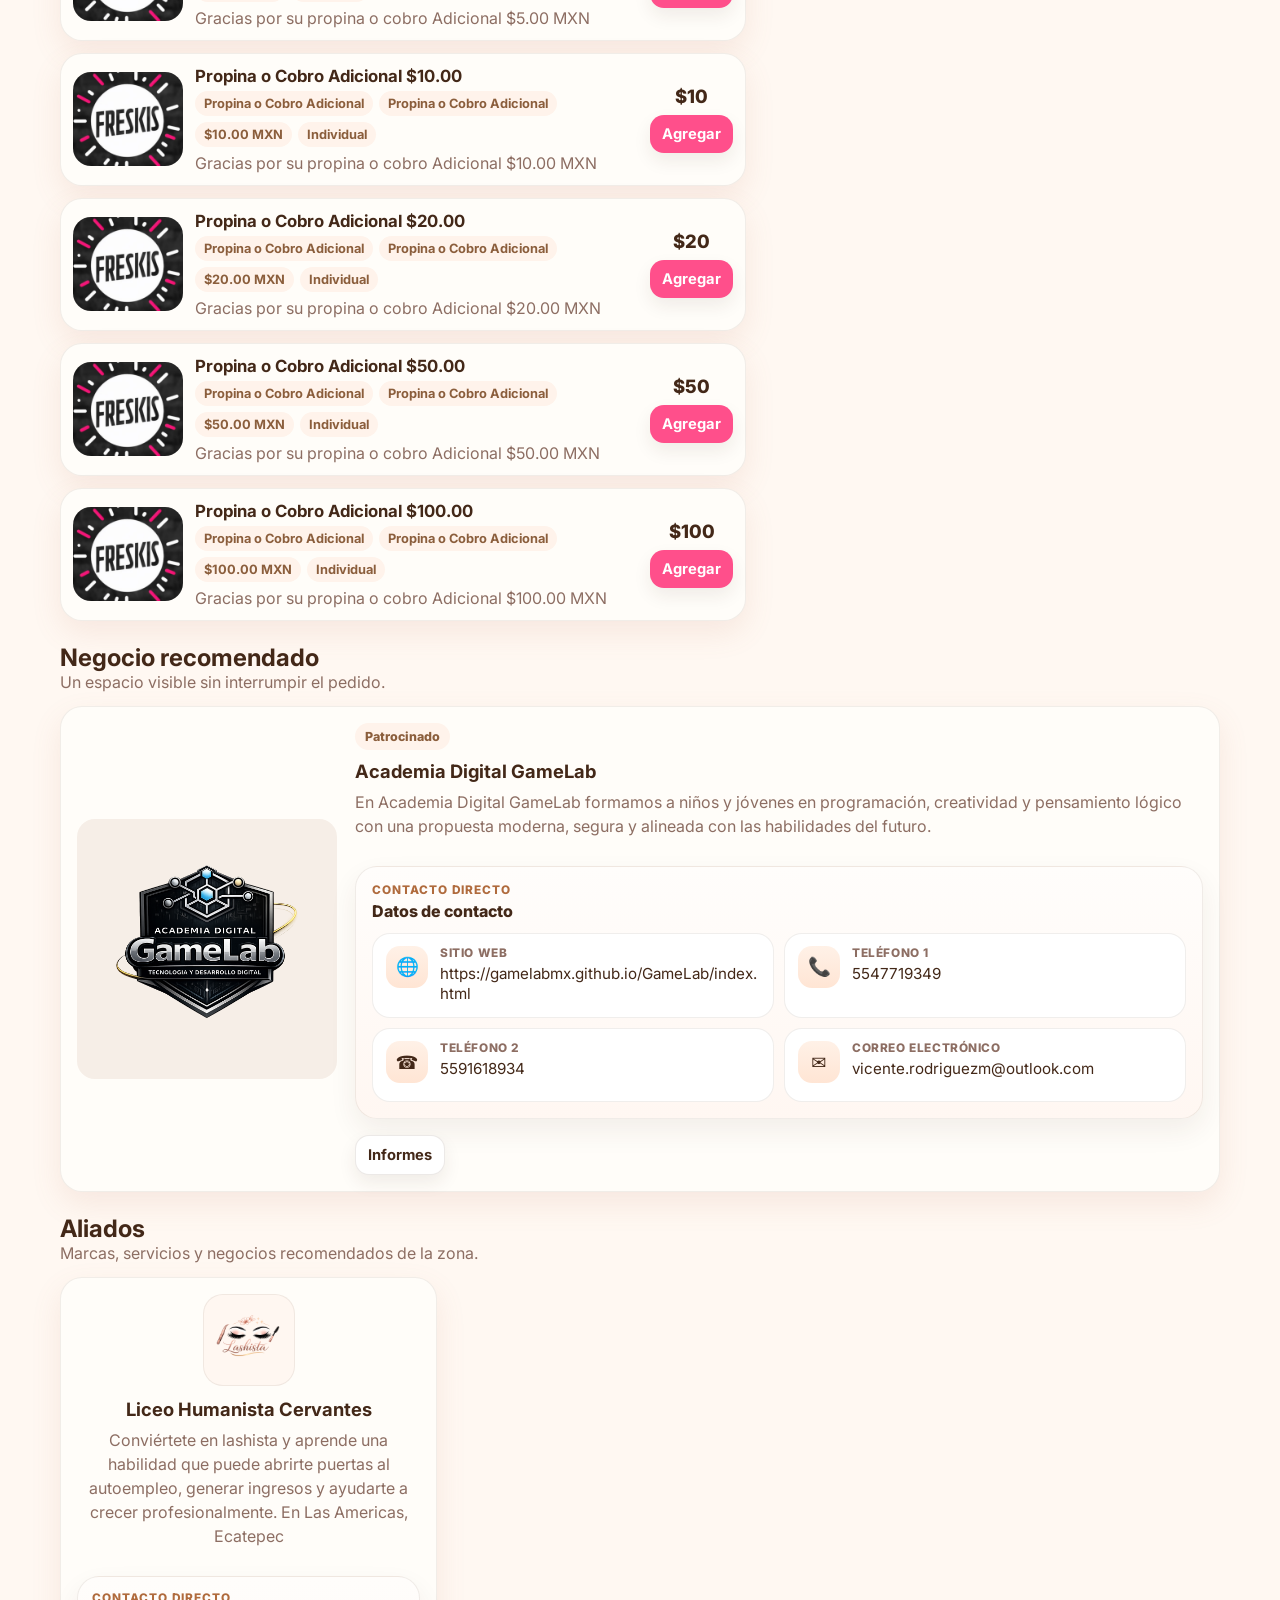
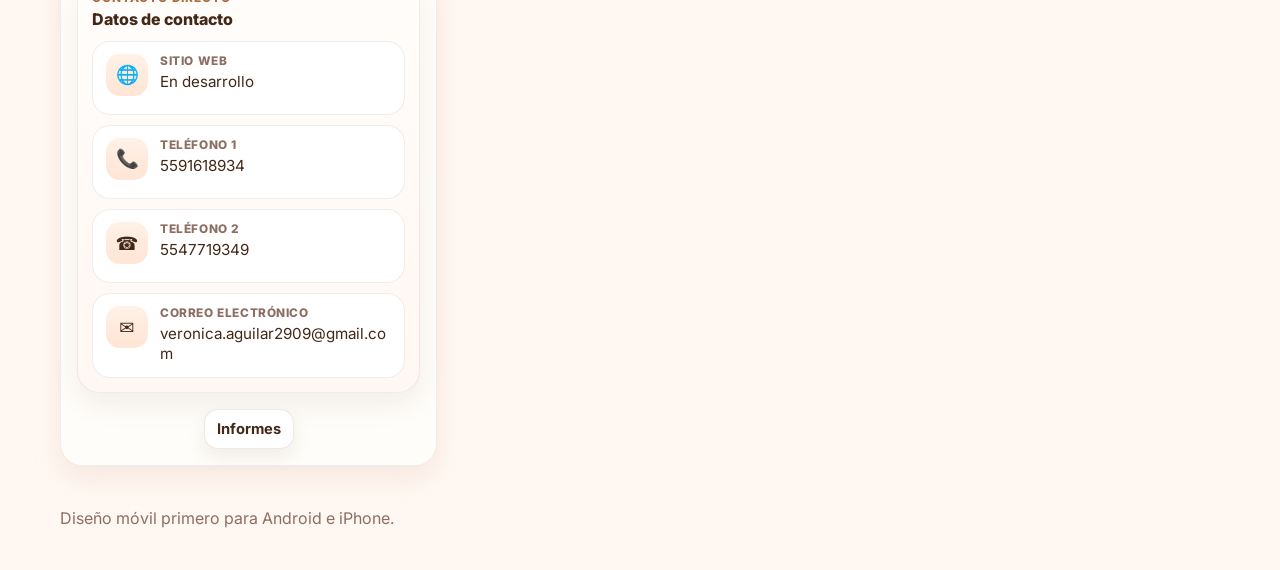
==== commit e2b64a0f: "Update index.html" ====
--- a/index.html
+++ b/index.html
@@ -38,7 +38,7 @@
     <div class="card hero-copy">
       <span class="kicker">Comida Rapida · Deliciosos Postres</span>
       <h2>Escoge tu platillo favorito con un solo click</h2>
-      <p>El sitio principal permite filtrar el menú, agregar observaciones, armar Freskis en 4 pasos y generar una comanda para enviar por WhatsApp.</p>
+      <p>Ordena tu platillo favorito, donde quieras y como quieras.</p>
       <div id="noticeChip" class="notice-chip">
         <div>
           <strong data-notice-title>Aviso importante</strong>
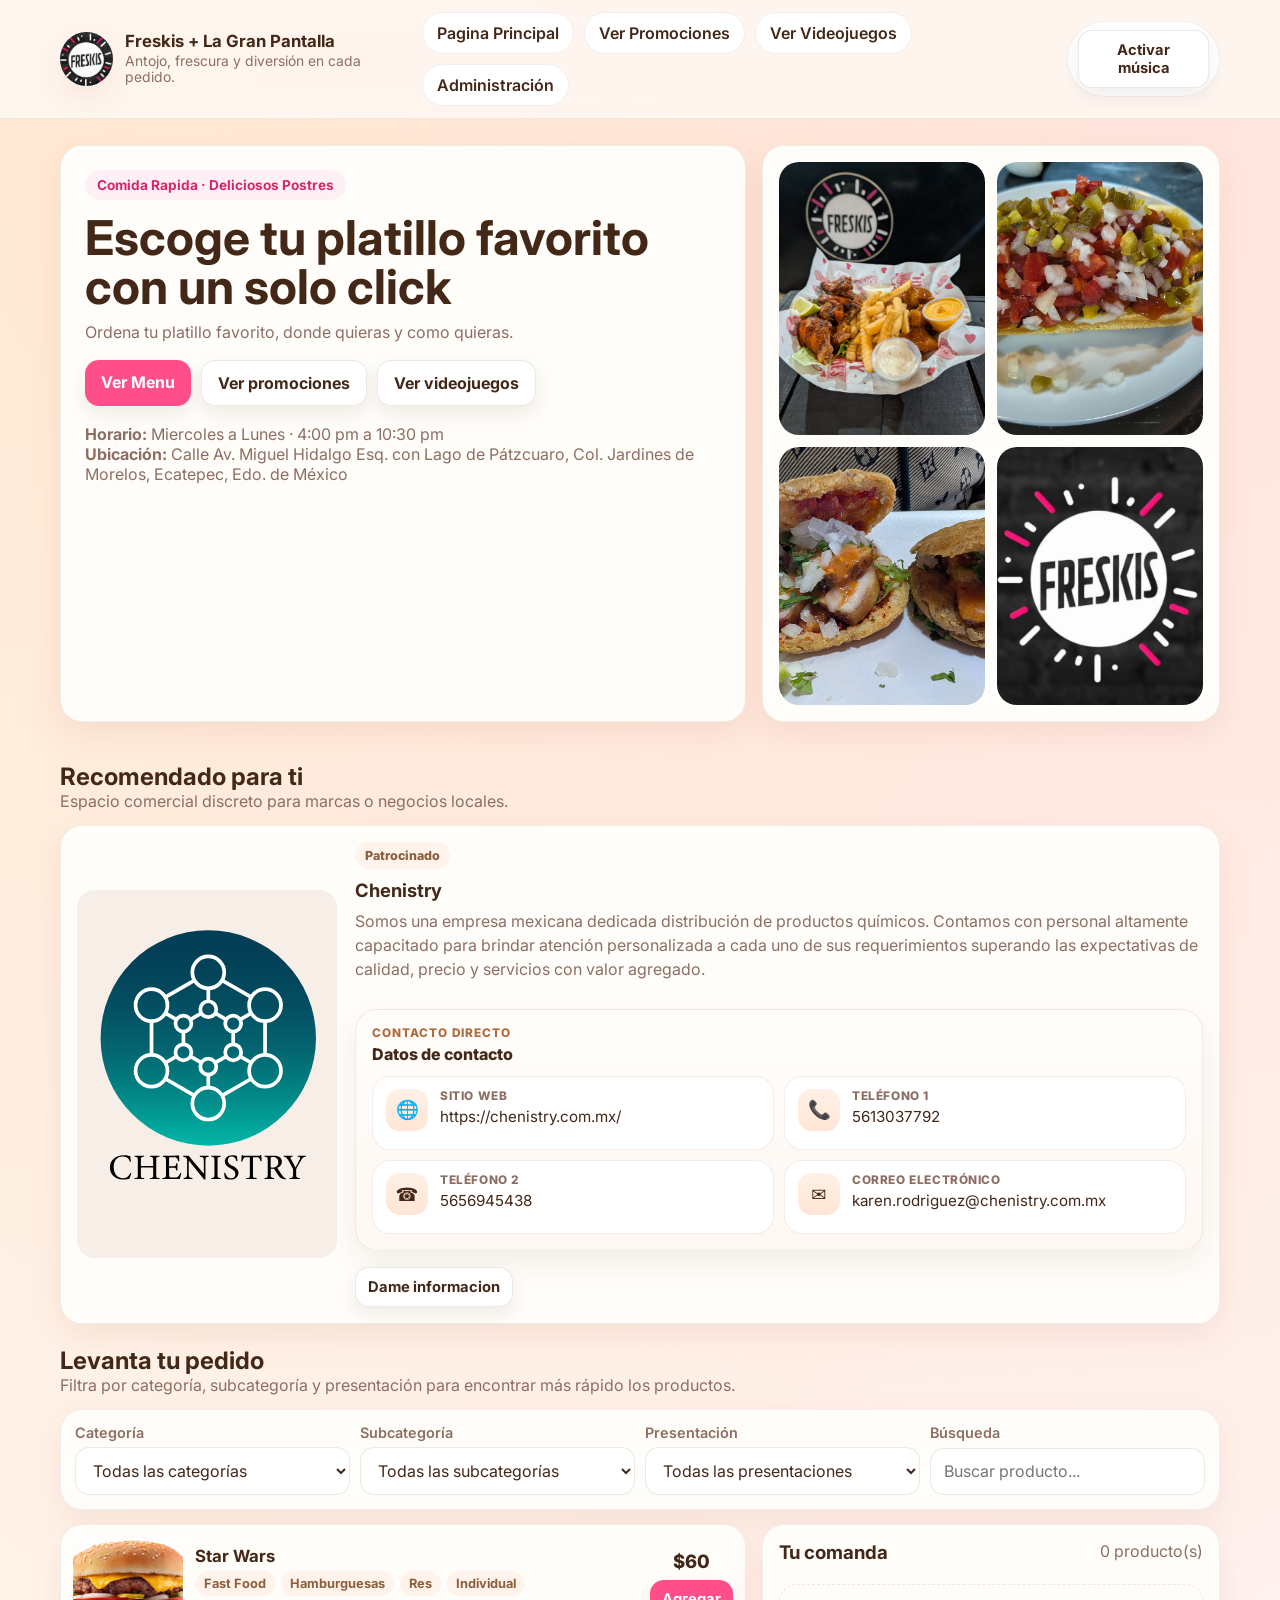
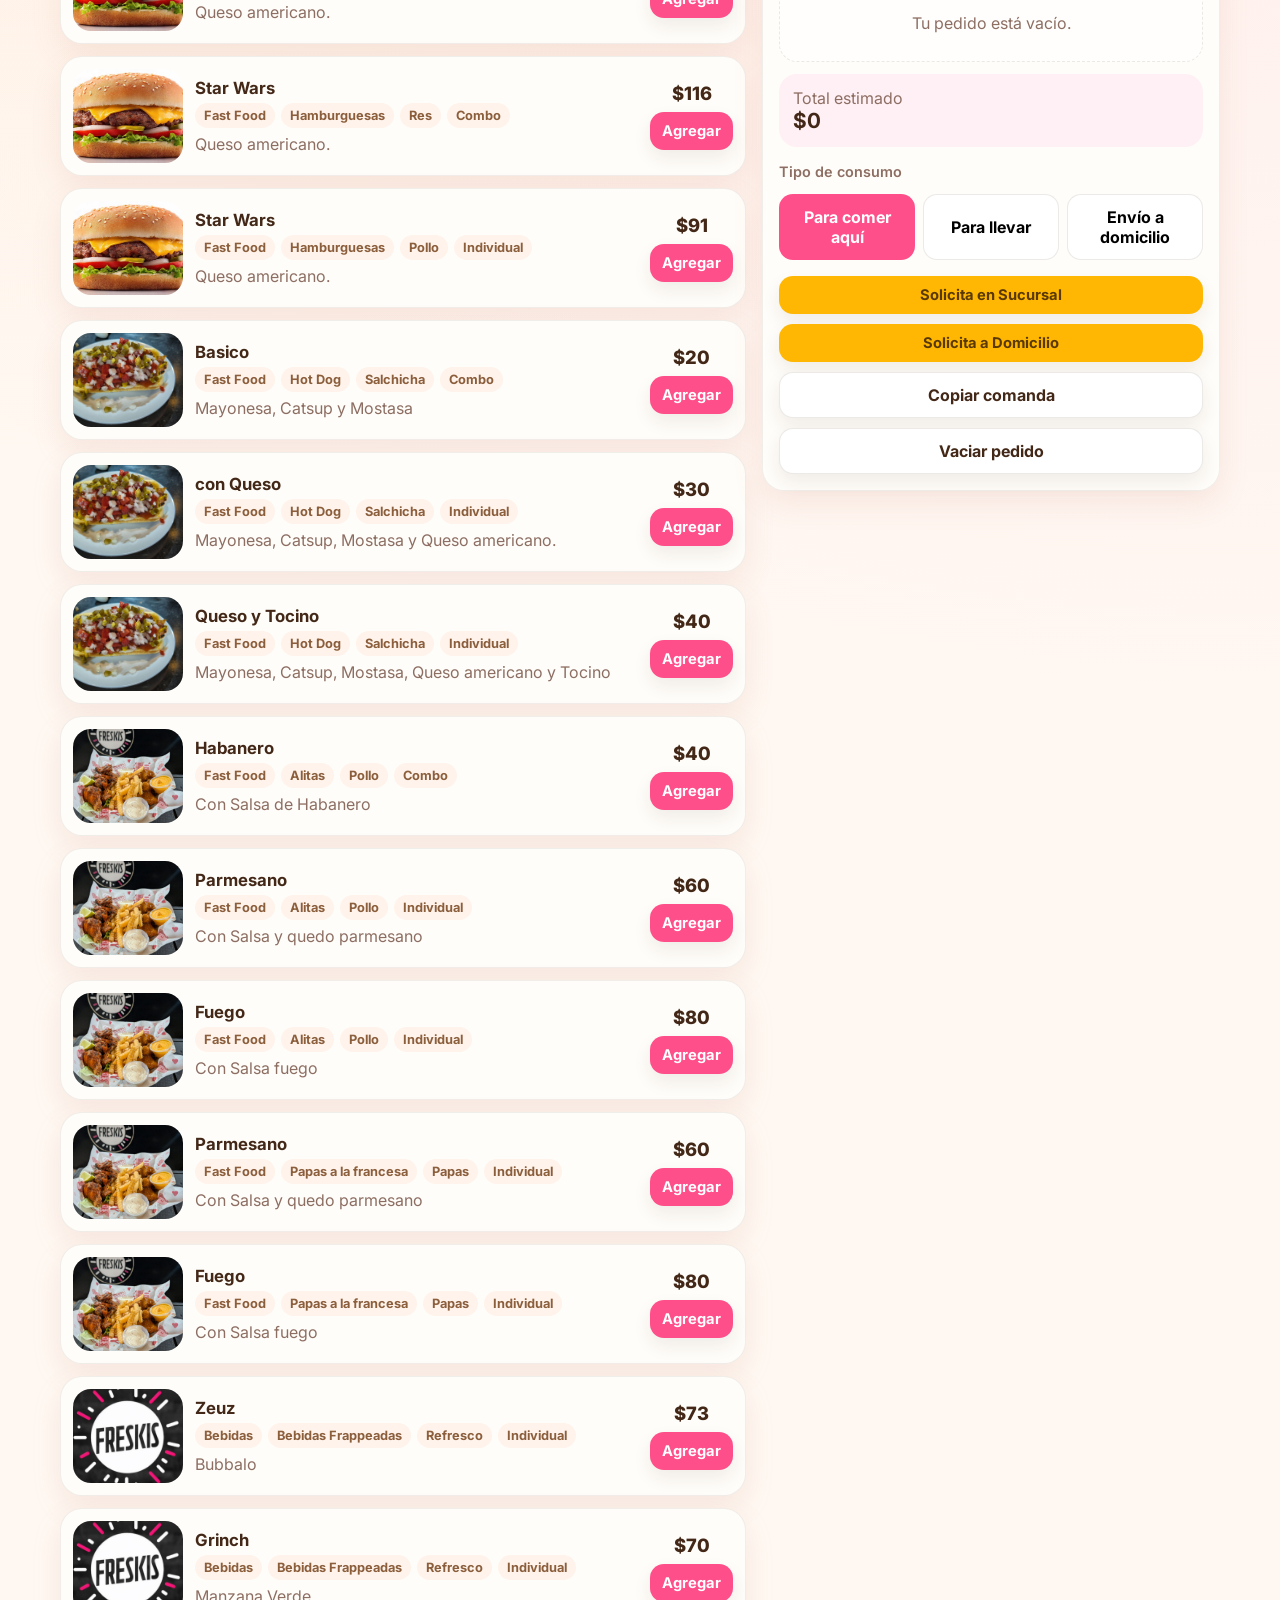
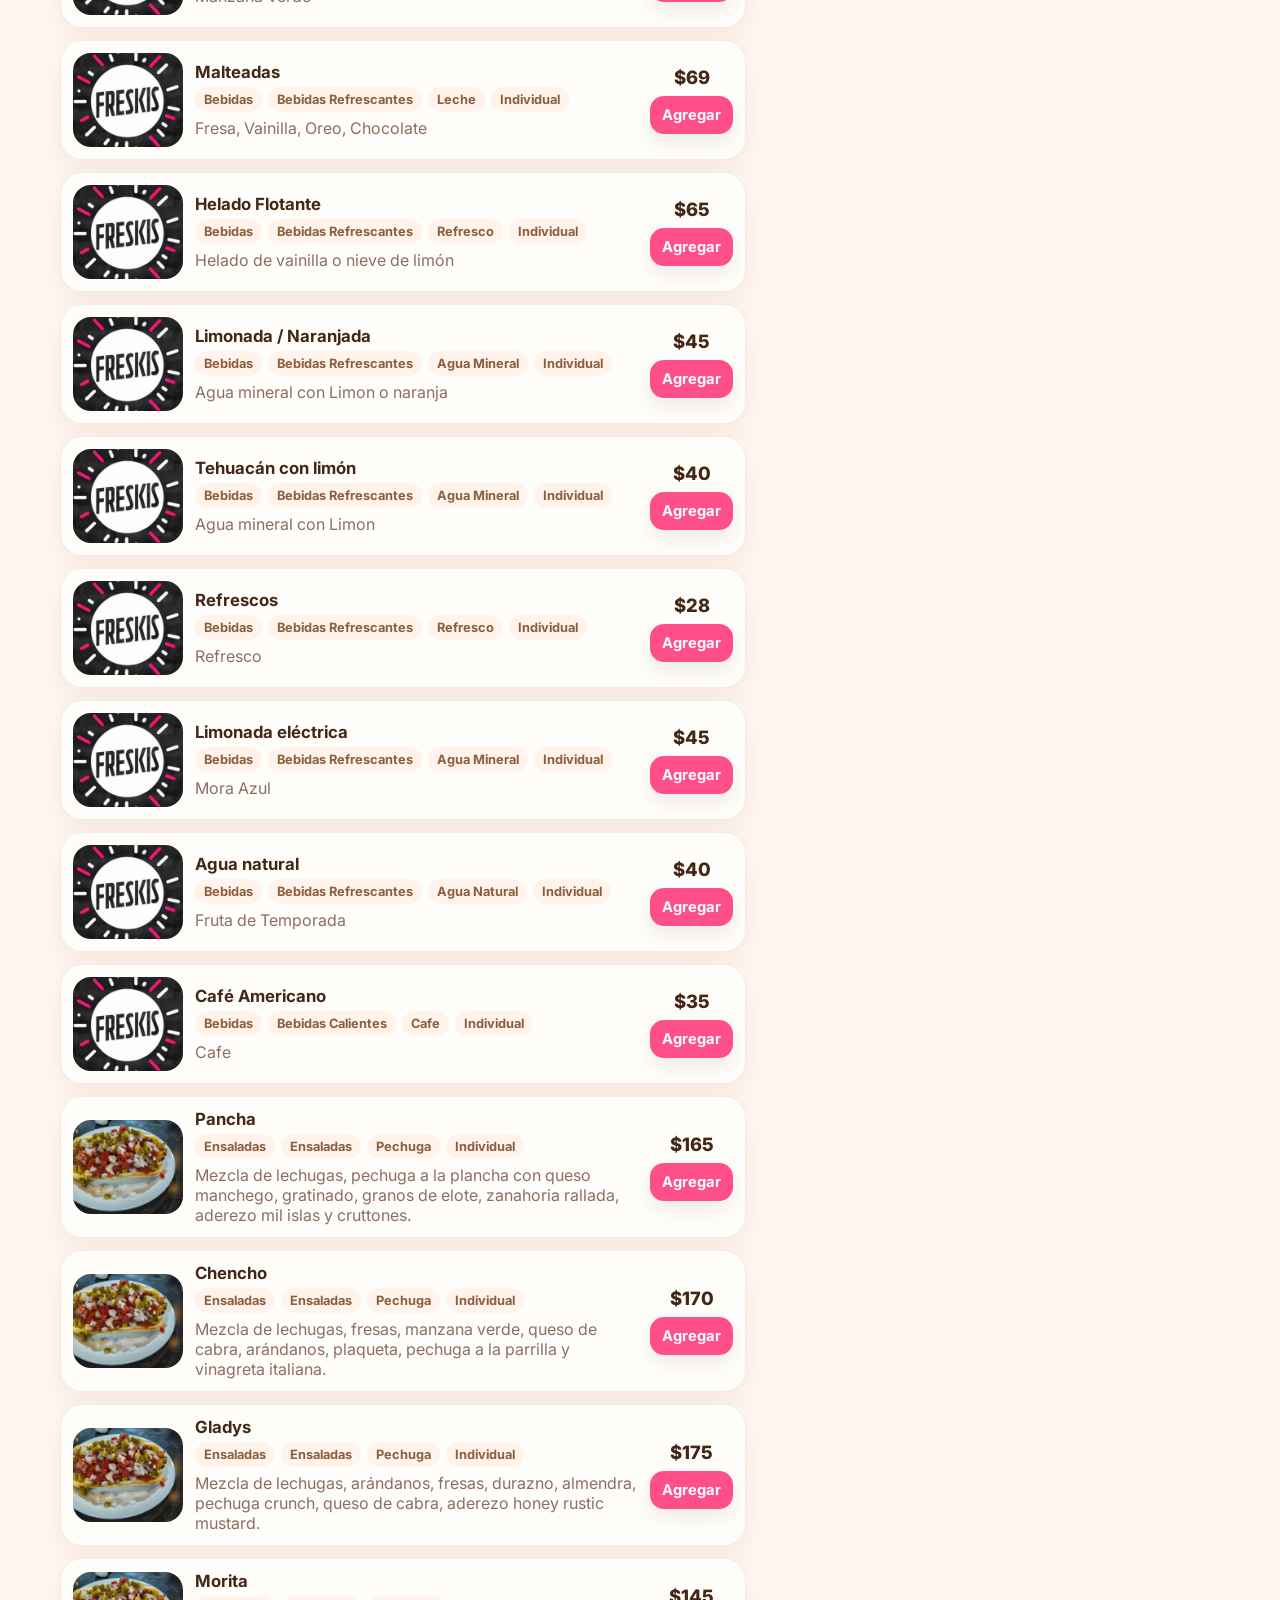
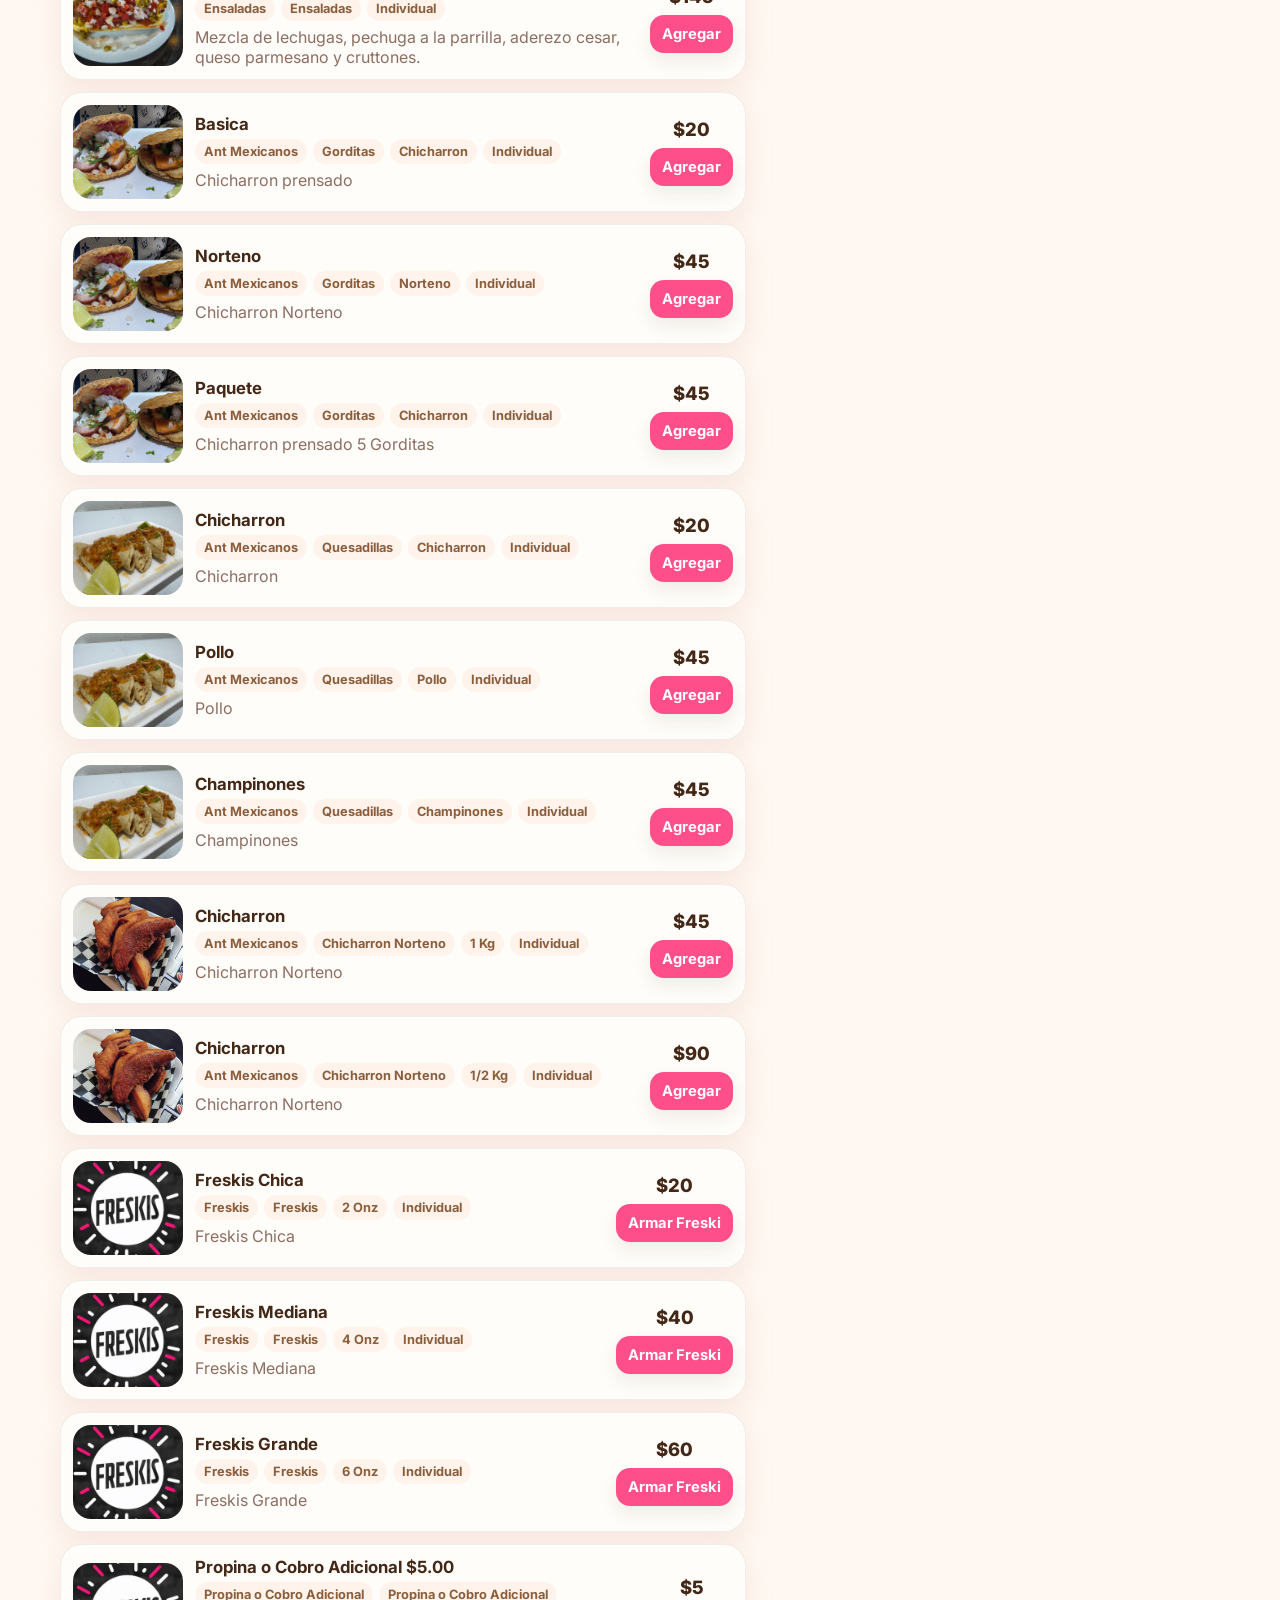
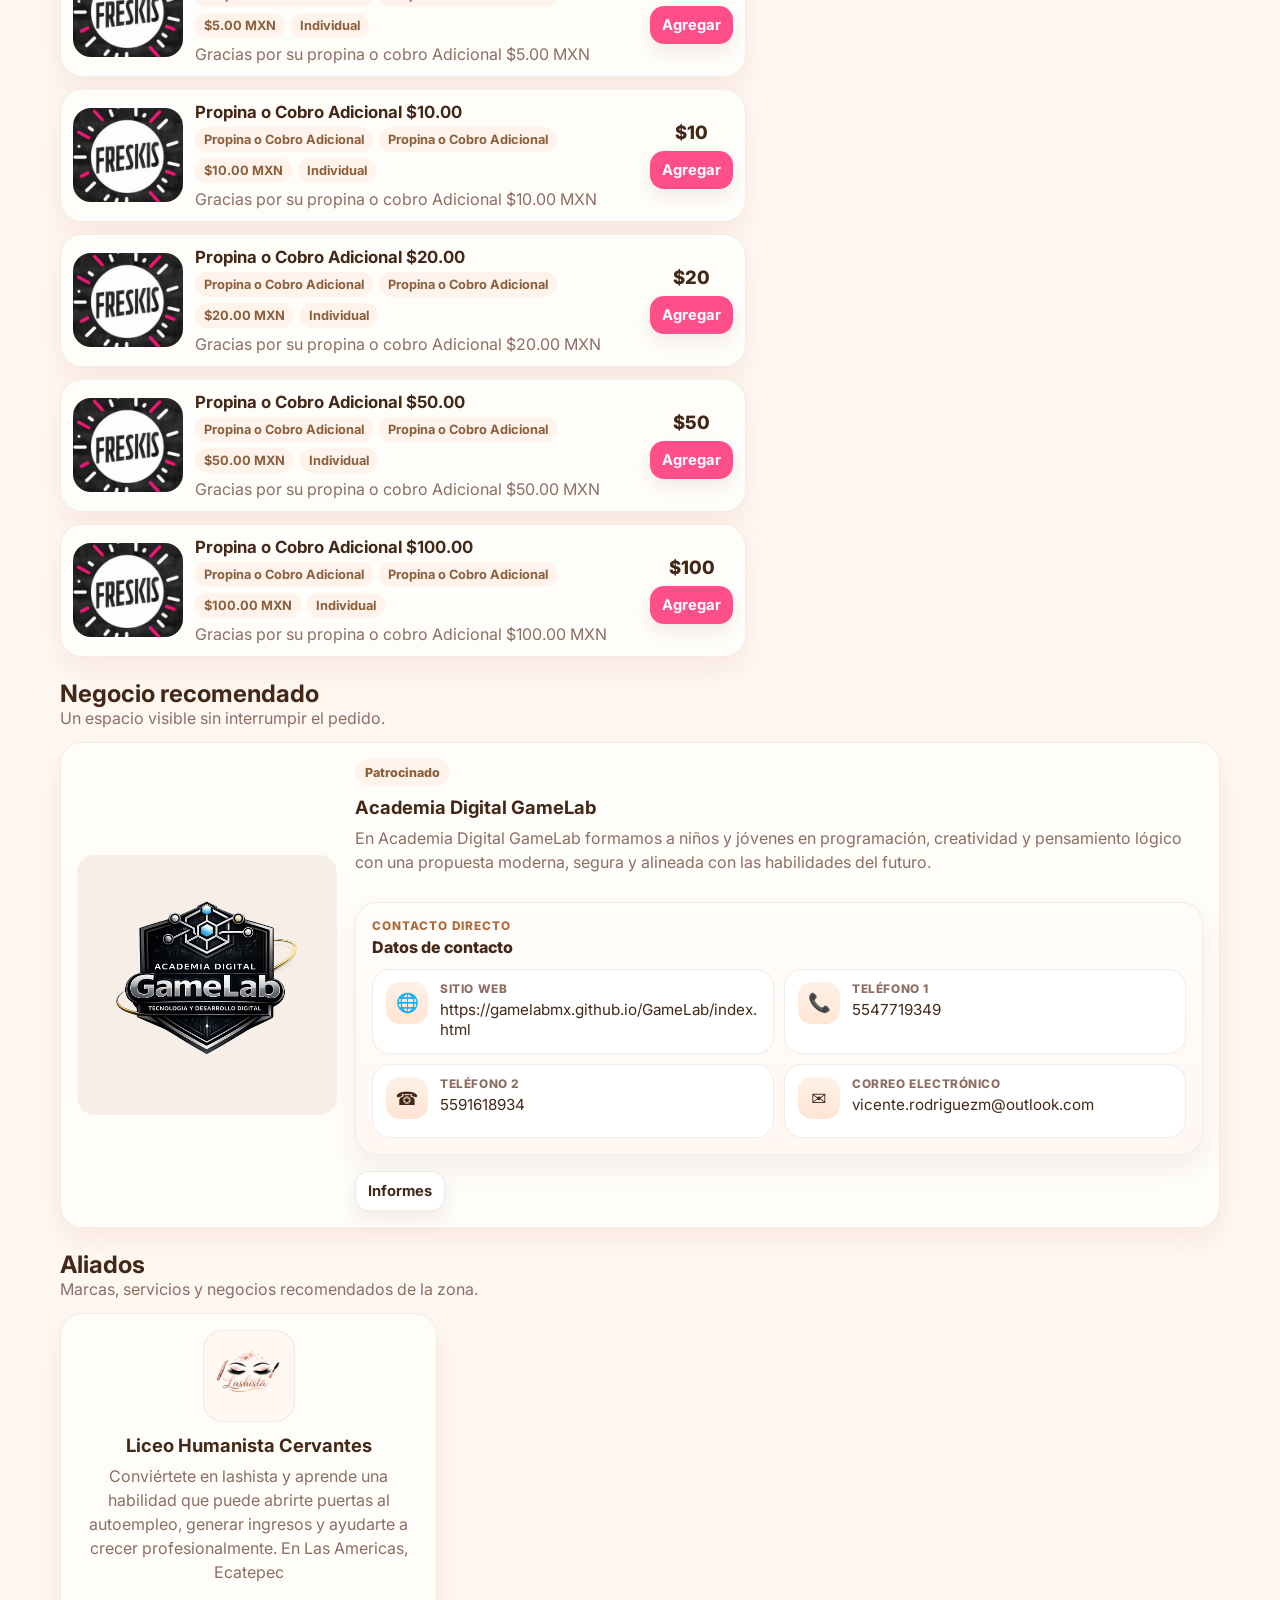
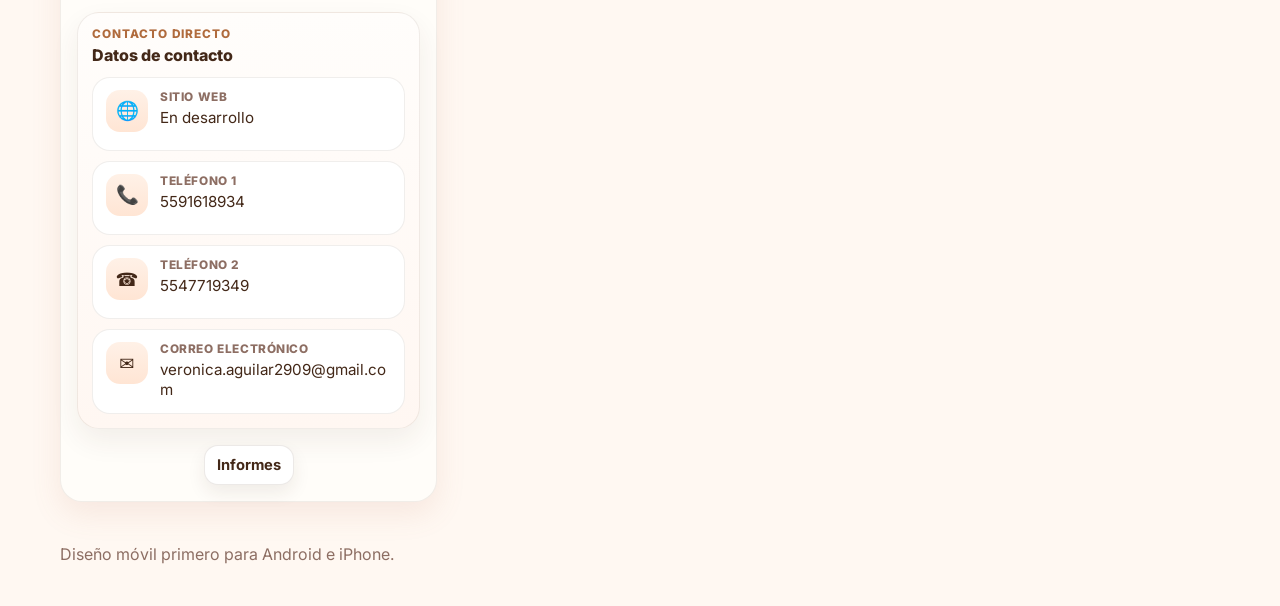
==== commit bd8b175f: "Update index.html" ====
--- a/index.html
+++ b/index.html
@@ -21,9 +21,9 @@
       </div>
     </a>
     <nav class="nav-links">
-      <a class="nav-link" href="index.html">Pedidos</a>
-      <a class="nav-link" href="promociones.html">Promociones</a>
-      <a class="nav-link" href="videojuegos.html">Videojuegos</a>
+      <a class="nav-link" href="index.html">Pagina Principal</a>
+      <a class="nav-link" href="promociones.html">Ver Promociones</a>
+      <a class="nav-link" href="videojuegos.html">Ver Videojuegos</a>
       <a class="nav-link" href="admin.html">Administración</a>
     </nav>
     <div class="music-pill">
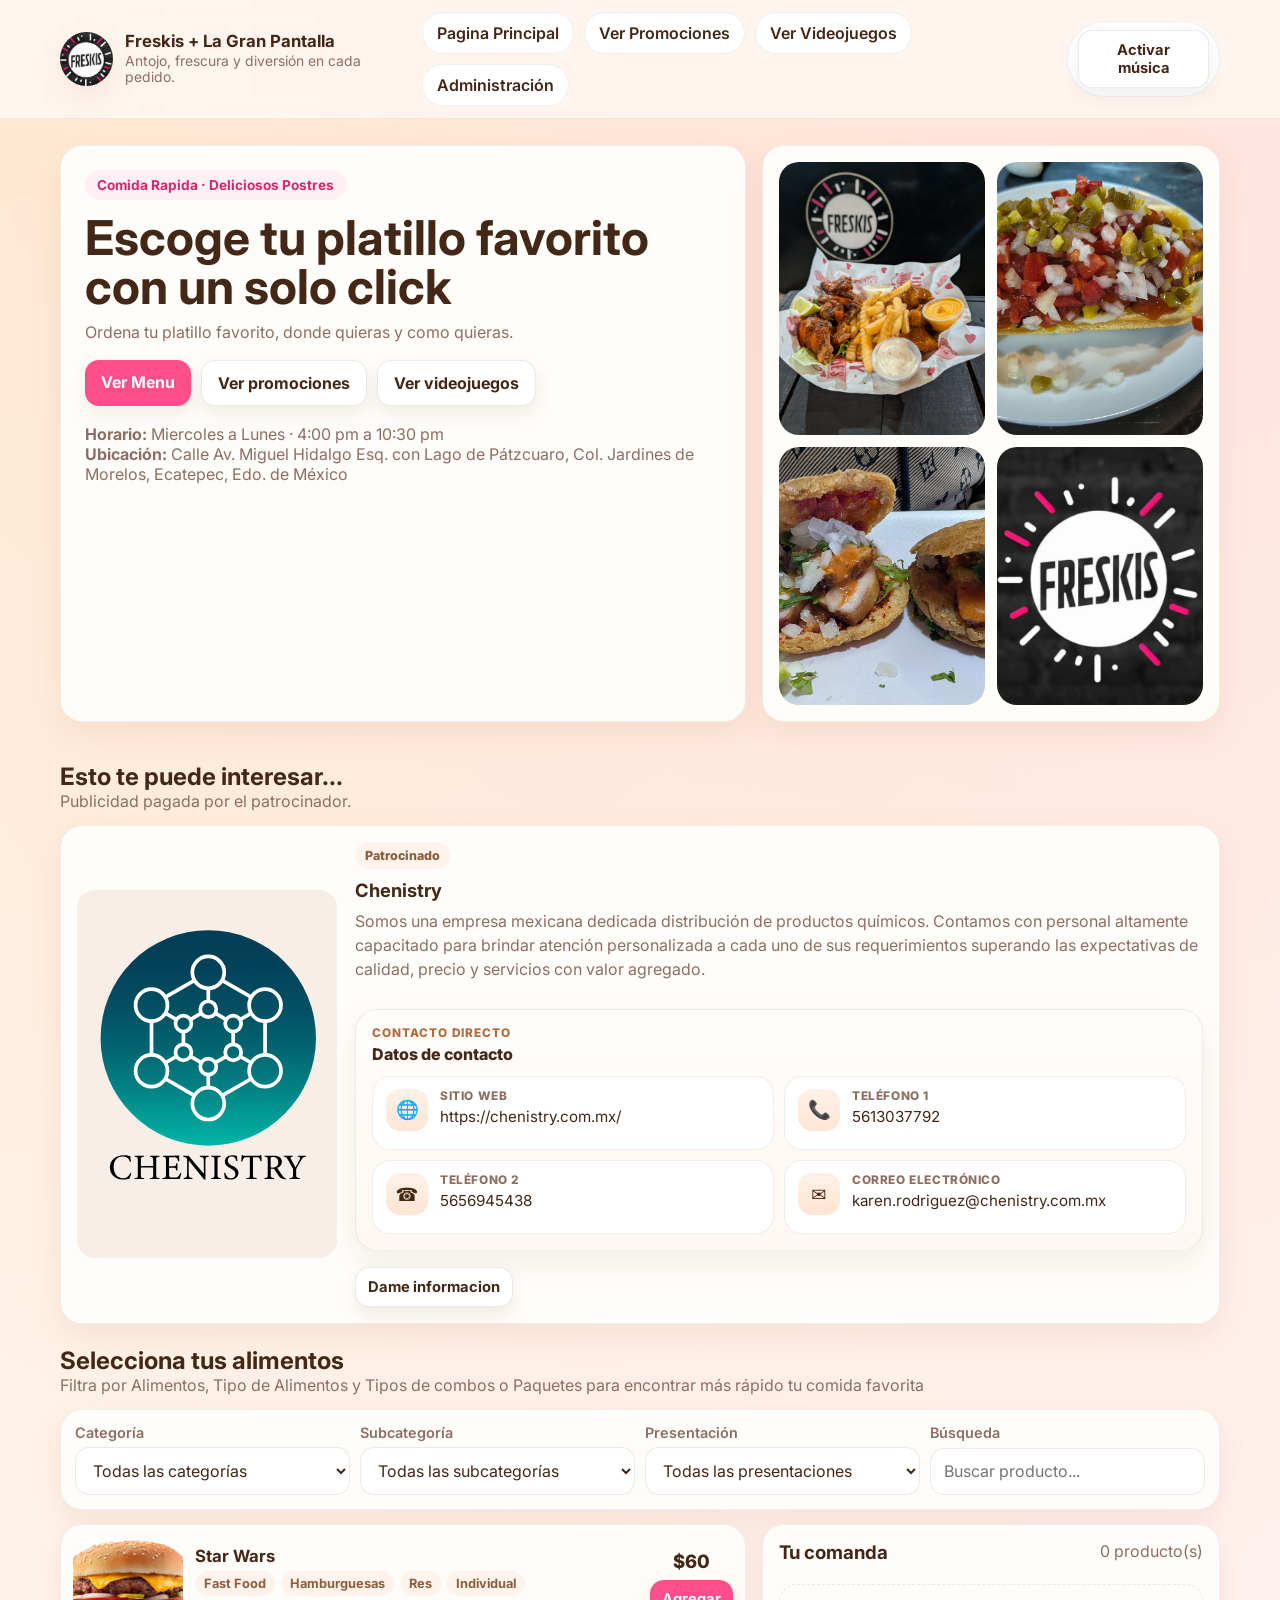
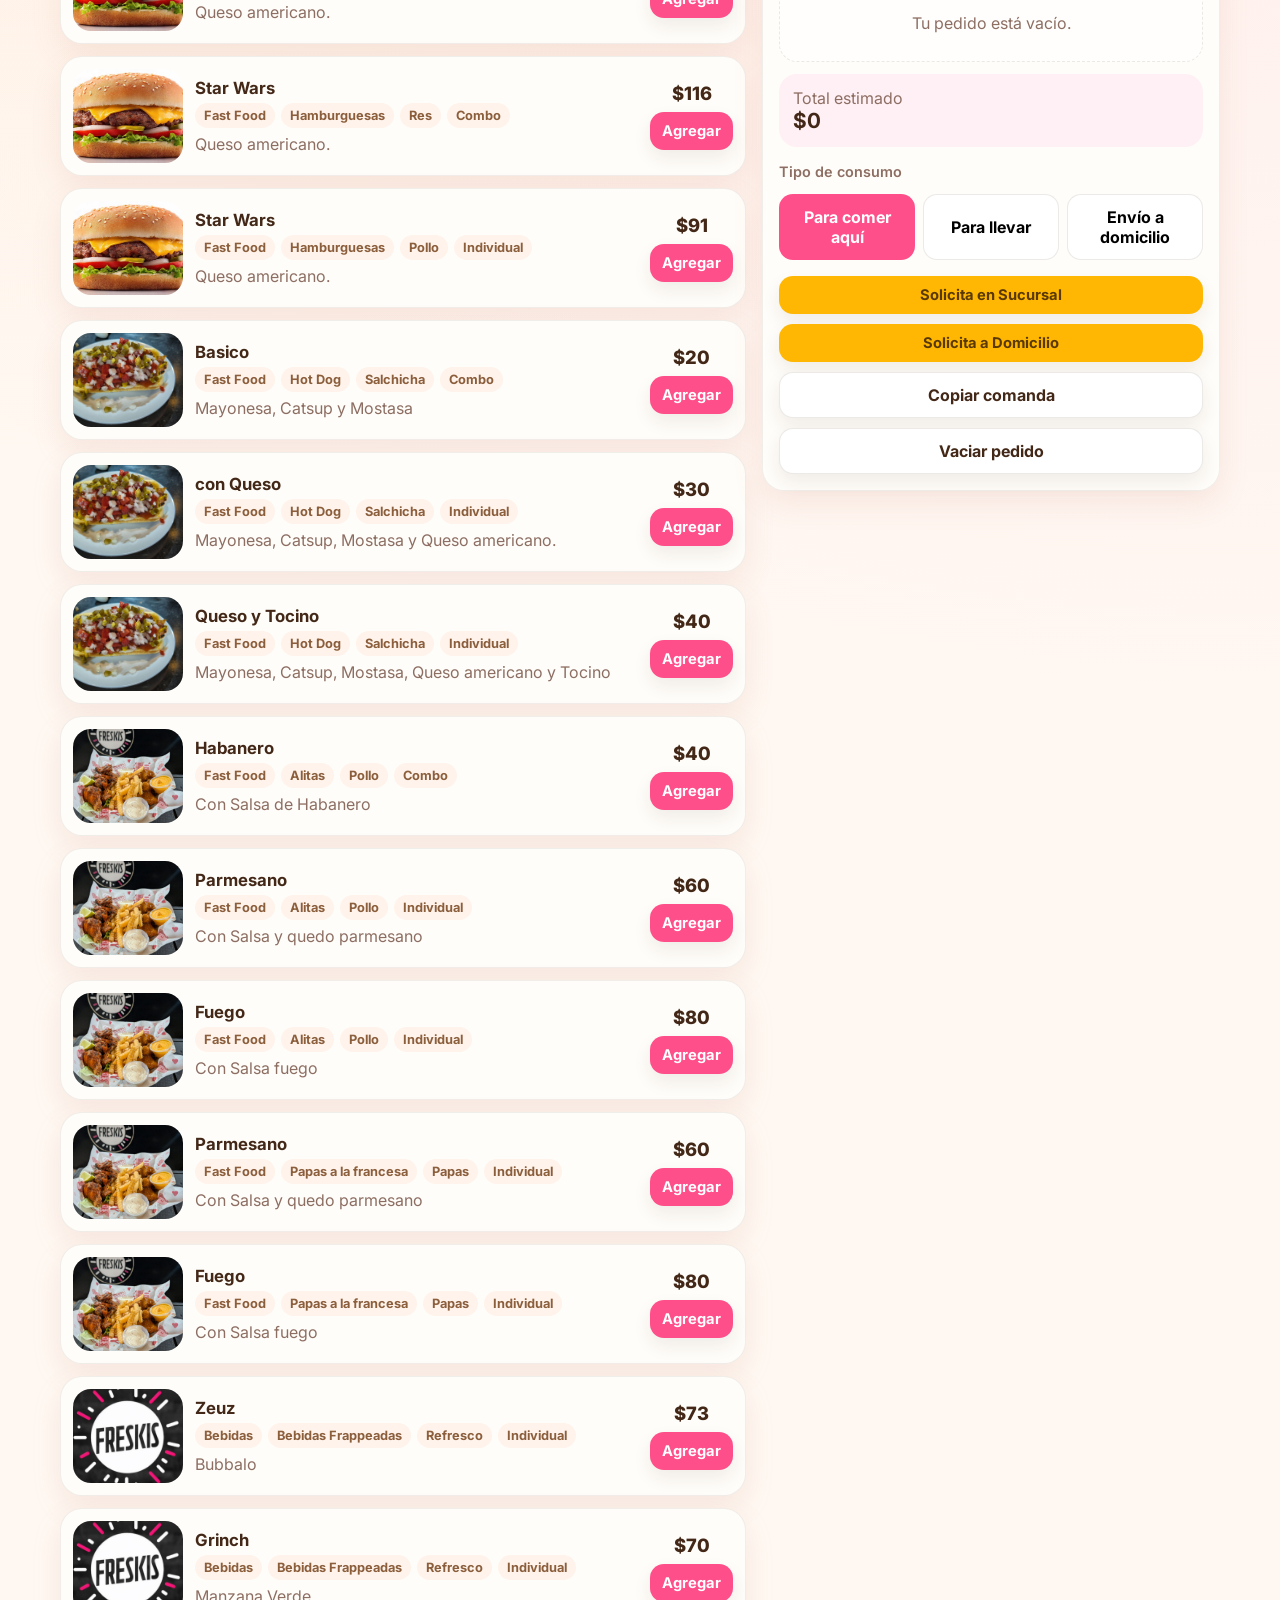
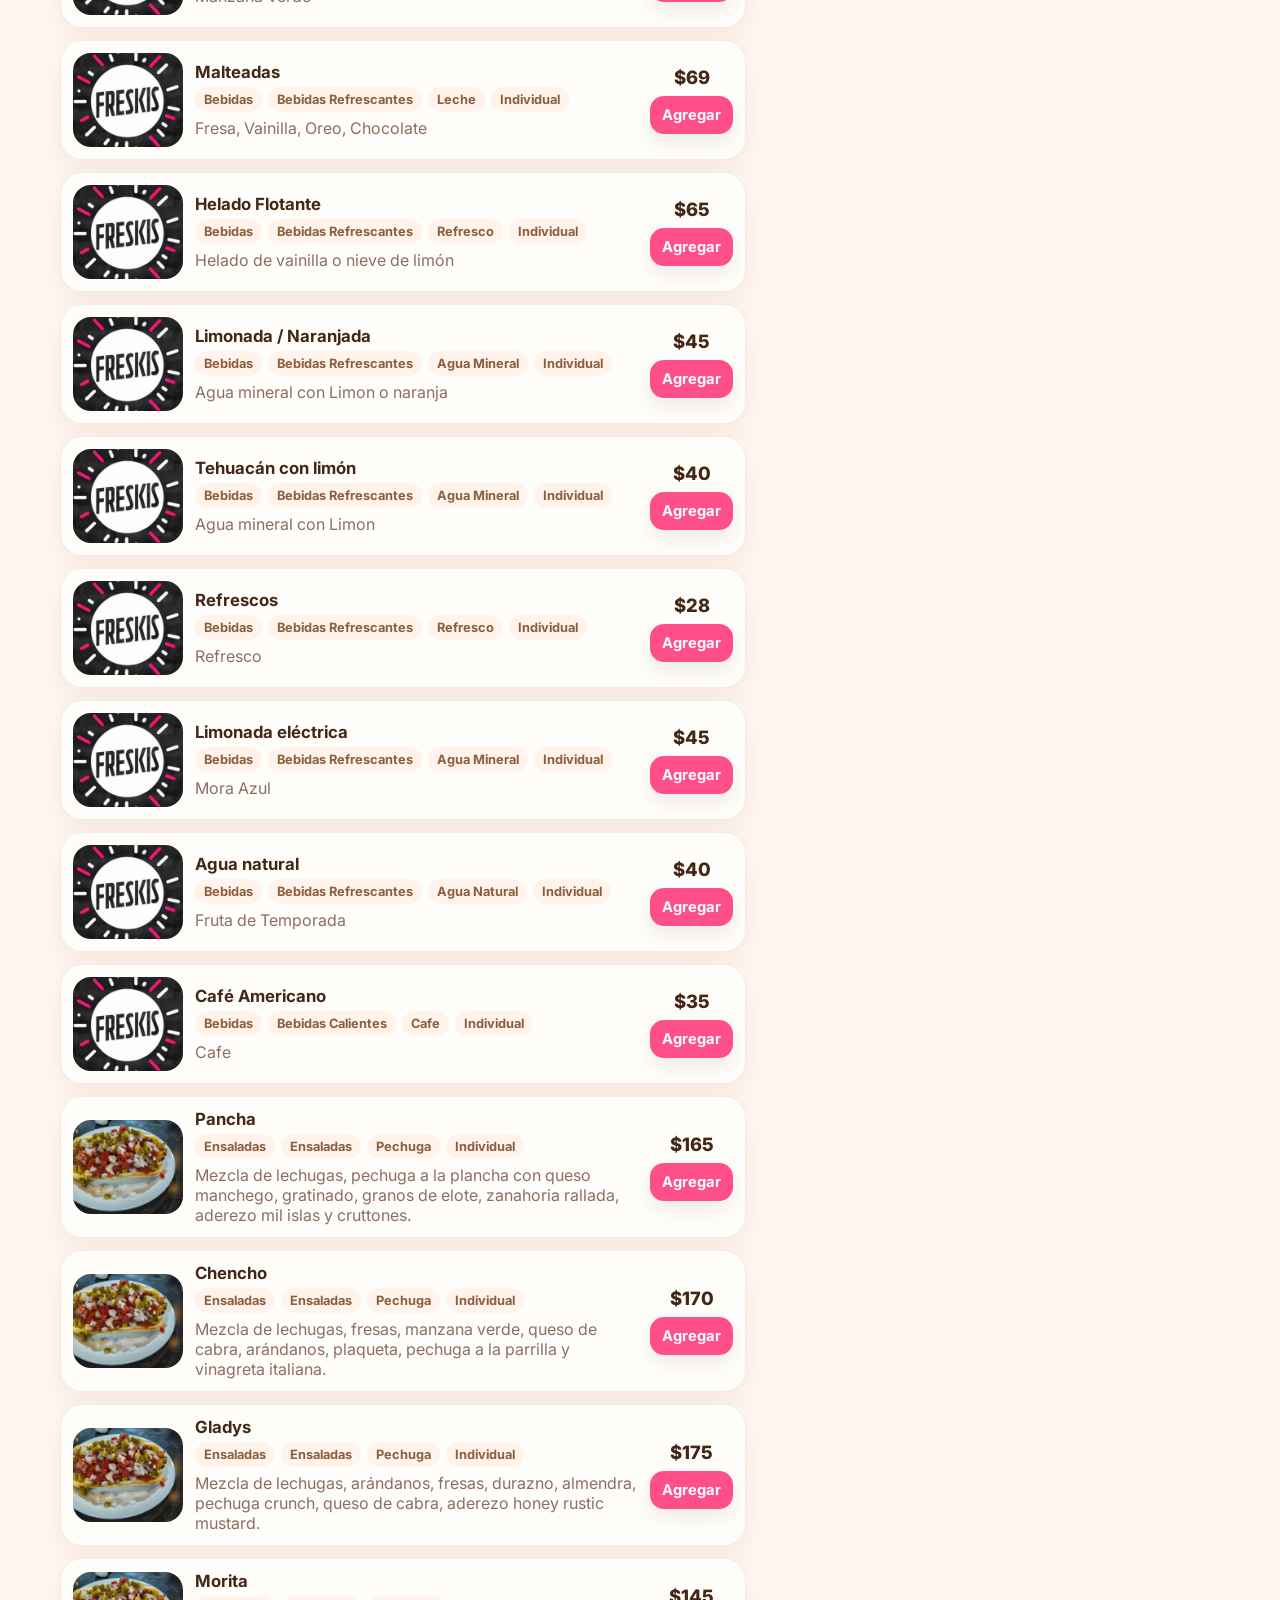
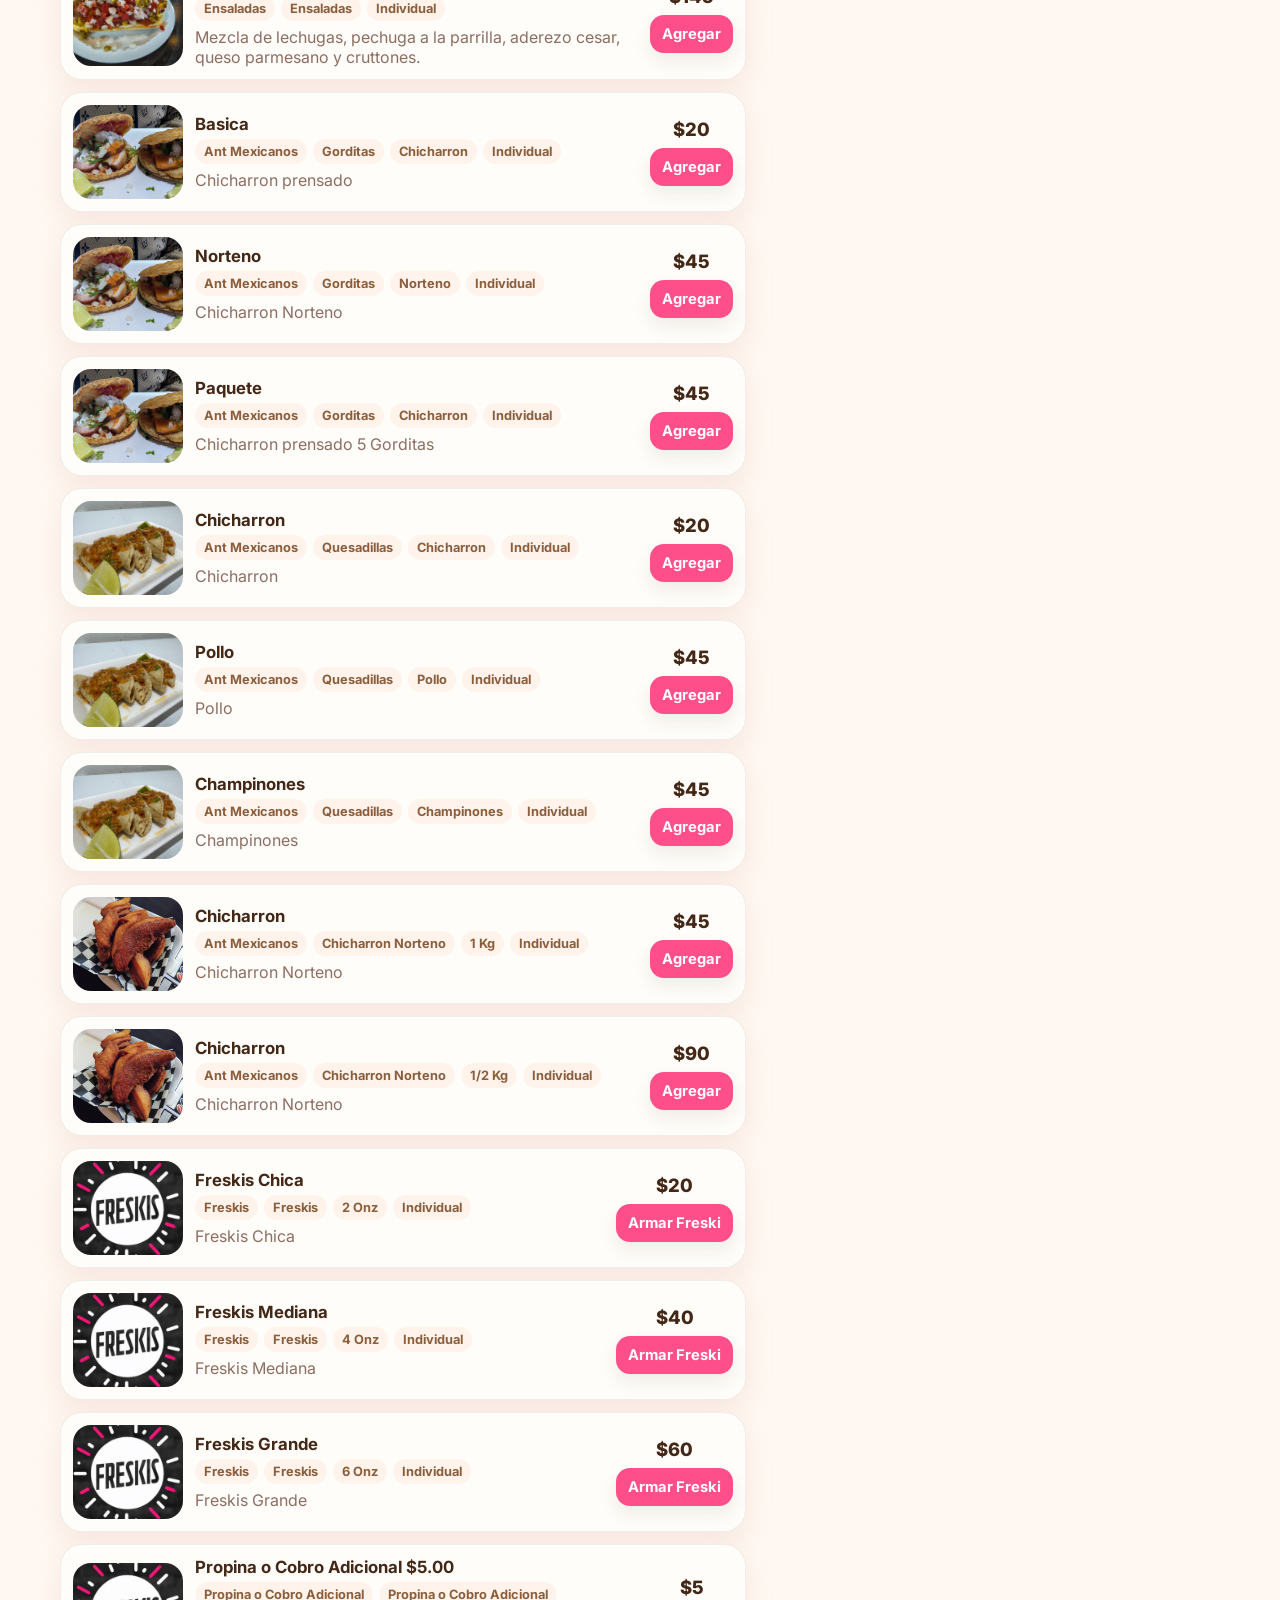
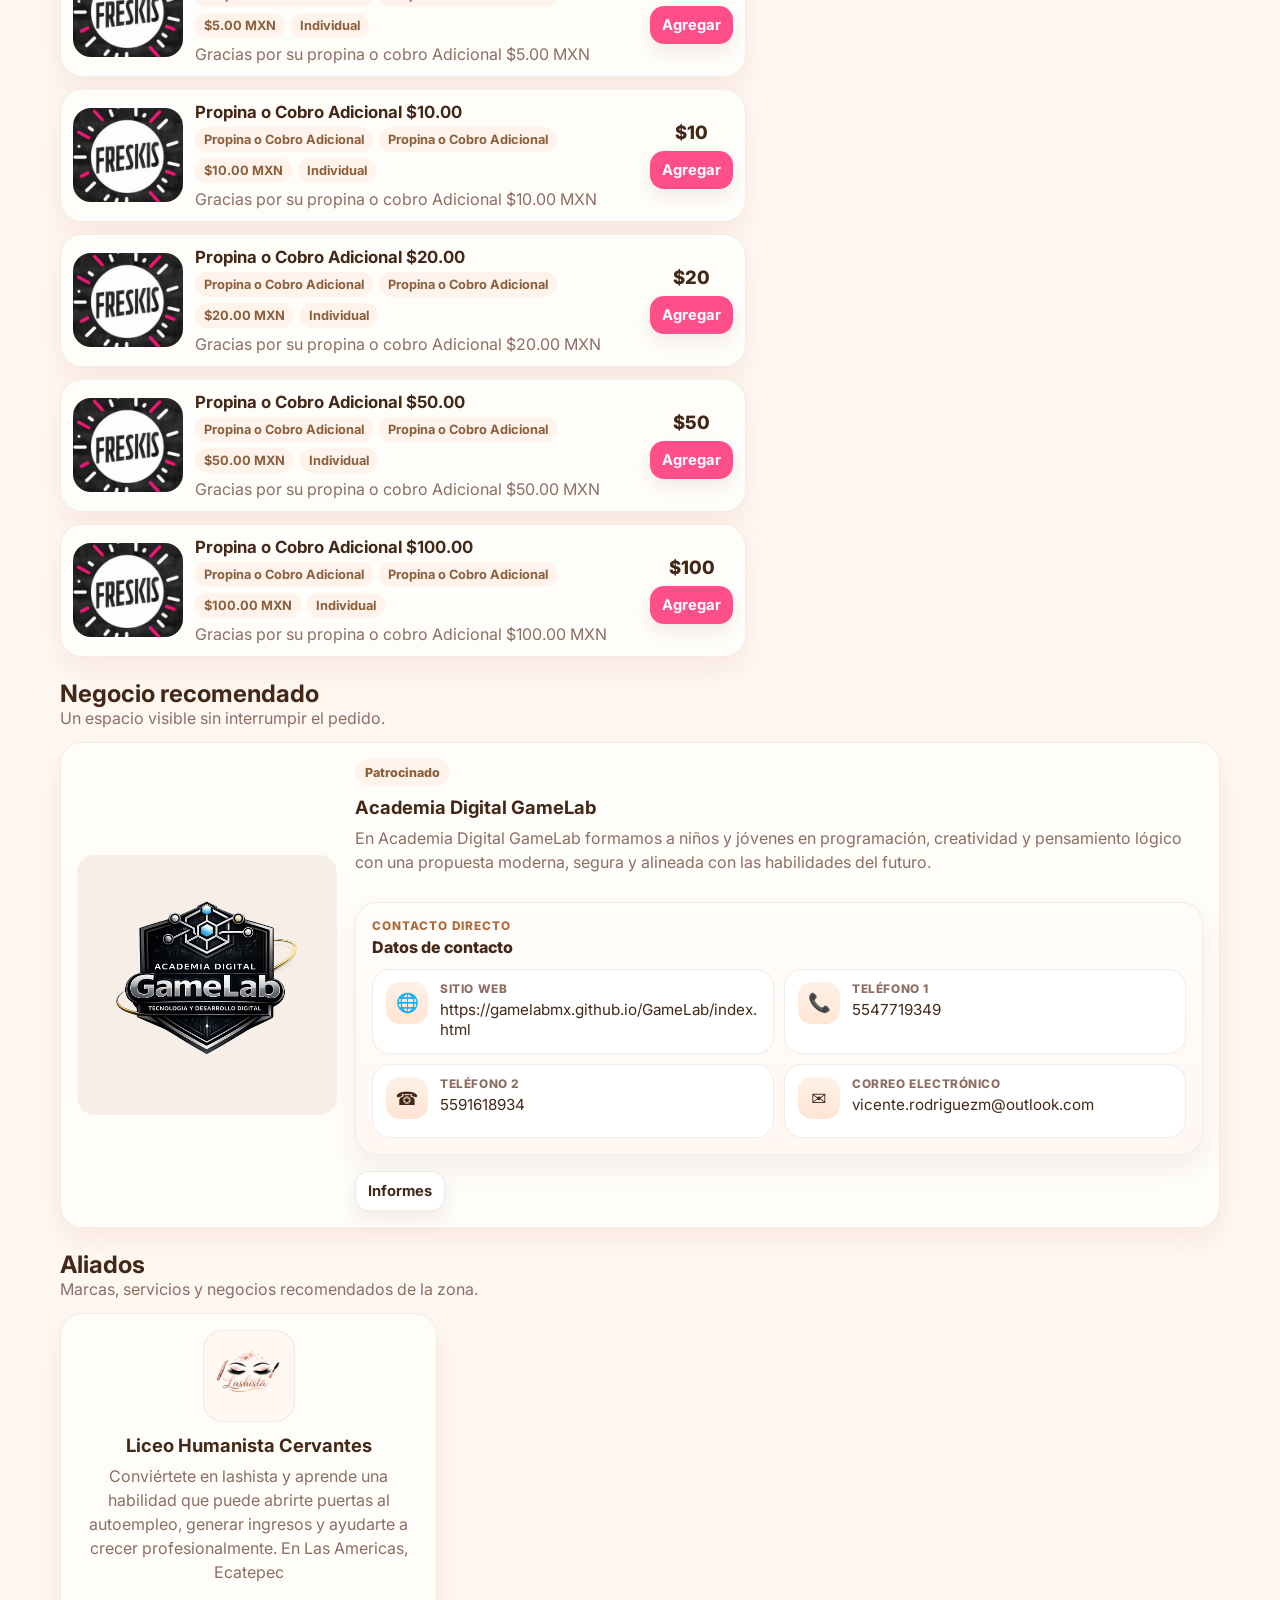
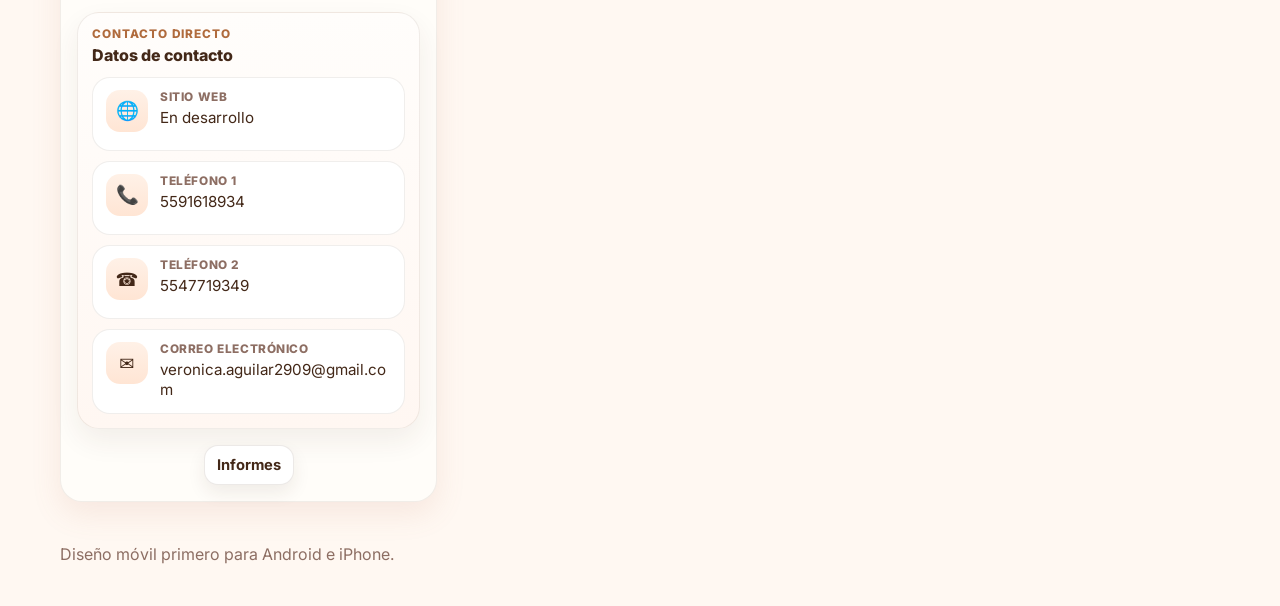
==== commit 478560f6: "Update index.html" ====
--- a/index.html
+++ b/index.html
@@ -67,8 +67,8 @@
   <section id="adSlotTop" class="promo-slot hidden">
     <div class="section-title">
       <div>
-        <h3>Recomendado para ti</h3>
-        <p>Espacio comercial discreto para marcas o negocios locales.</p>
+        <h3>Esto te puede interesar...</h3>
+        <p>Publicidad pagada por el patrocinador.</p>
       </div>
     </div>
     <div id="adTopCard"></div>
@@ -77,8 +77,8 @@
   <section id="pedido">
     <div class="section-title">
       <div>
-        <h3>Levanta tu pedido</h3>
-        <p>Filtra por categoría, subcategoría y presentación para encontrar más rápido los productos.</p>
+        <h3>Selecciona tus alimentos</h3>
+        <p>Filtra por Alimentos, Tipo de Alimentos y Tipos de combos o Paquetes para encontrar más rápido tu comida favorita</p>
       </div>
     </div>
 
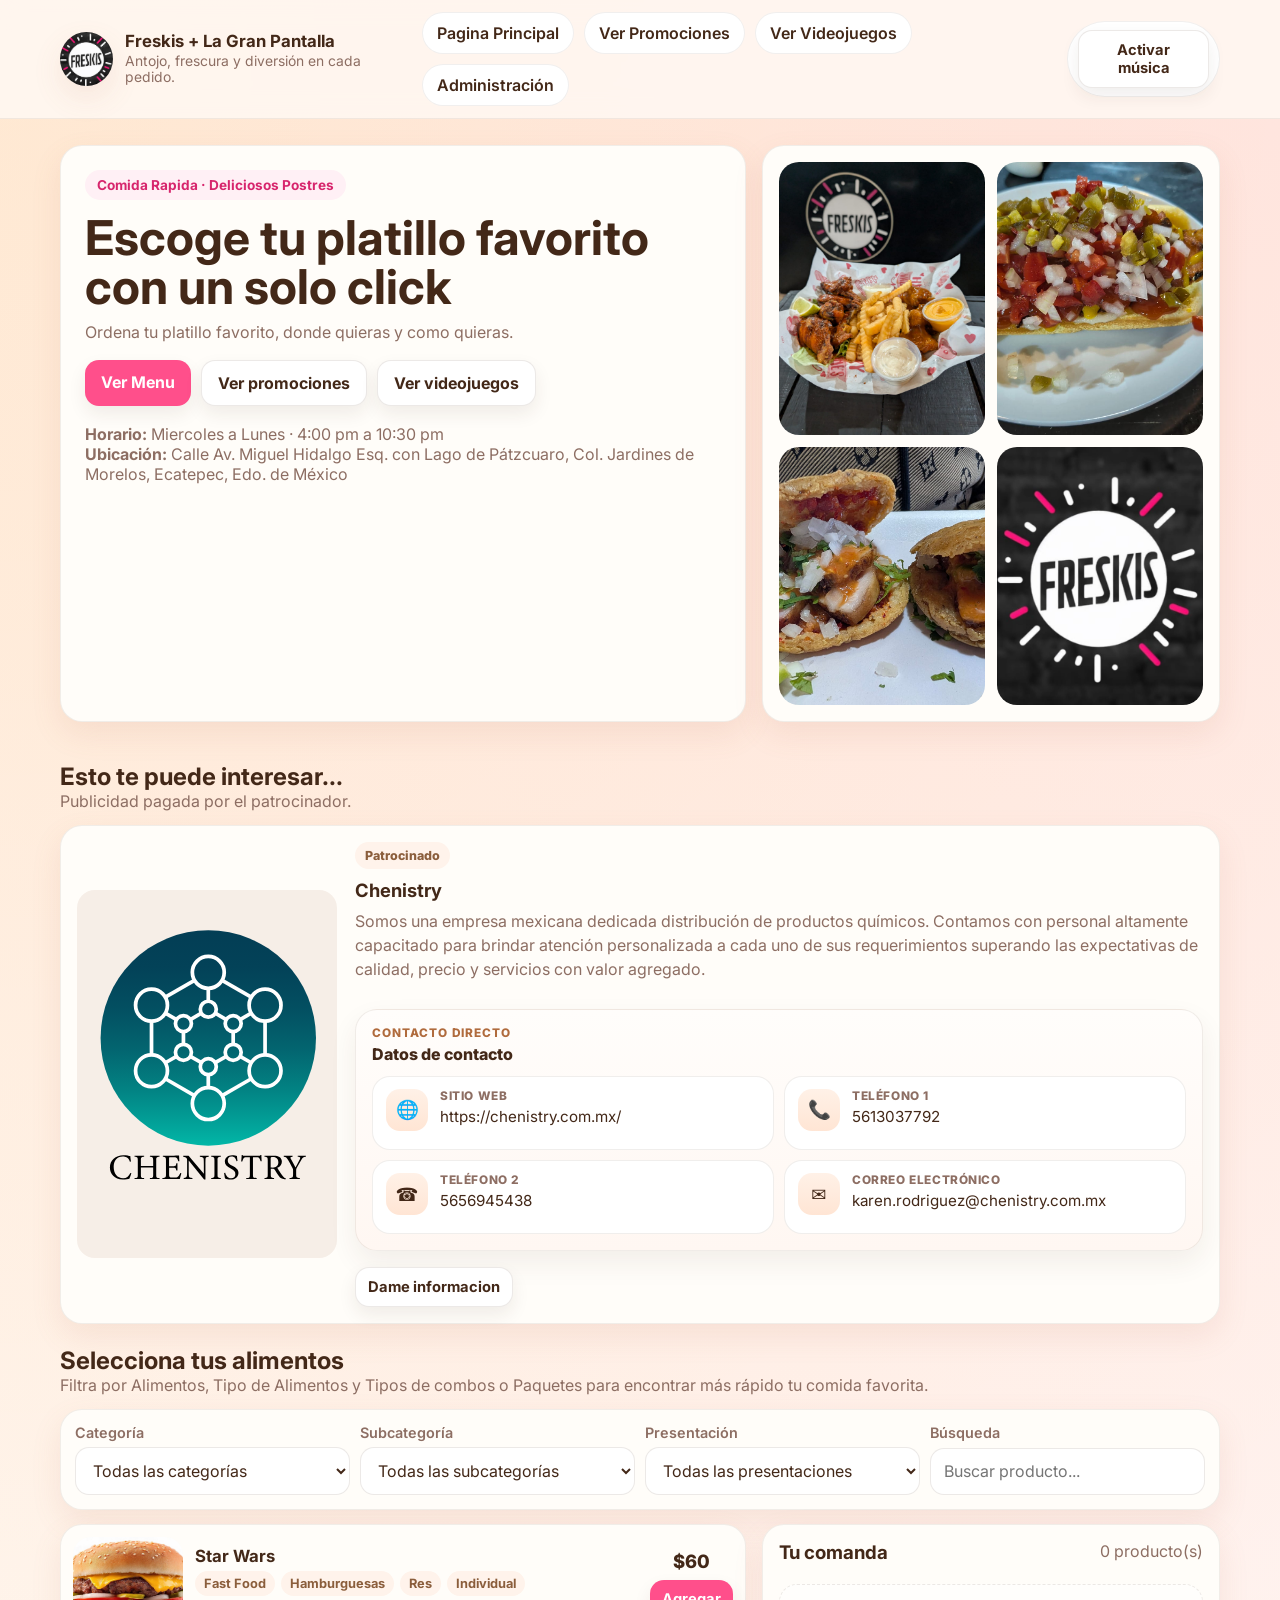
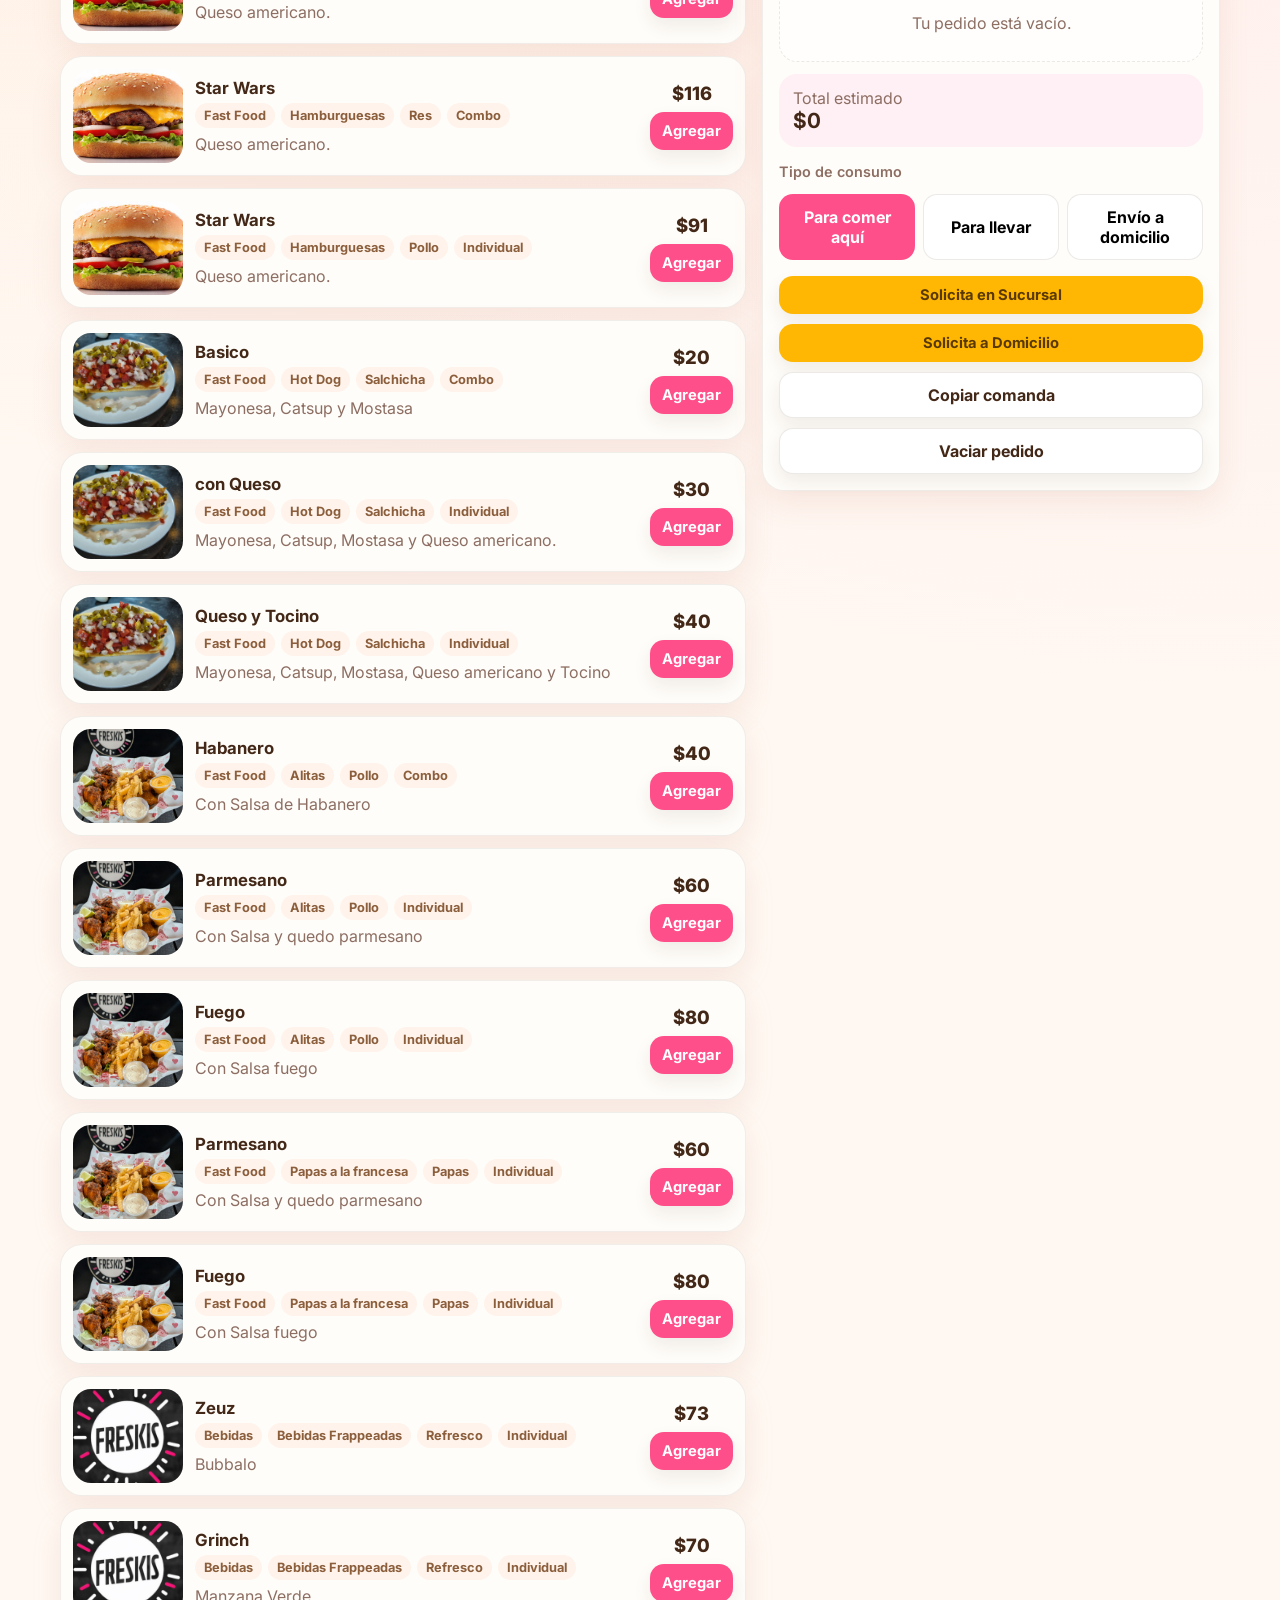
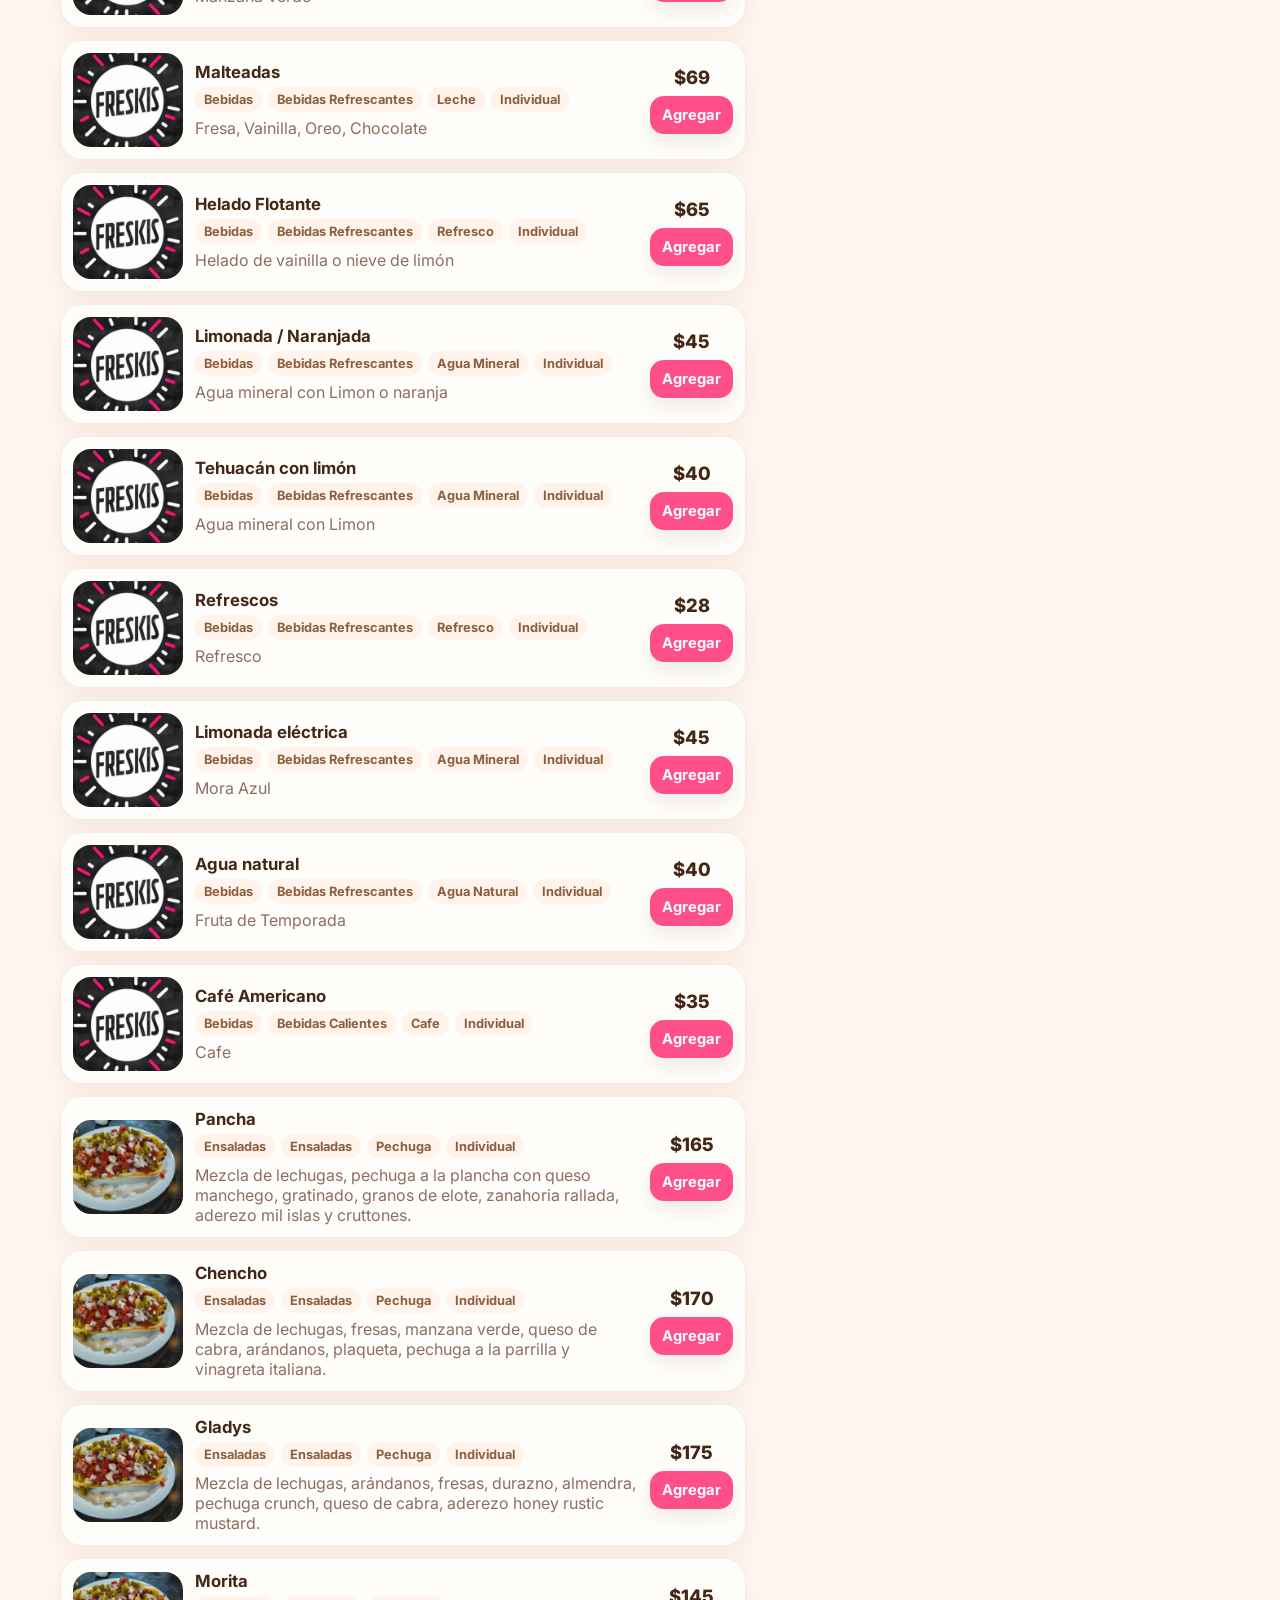
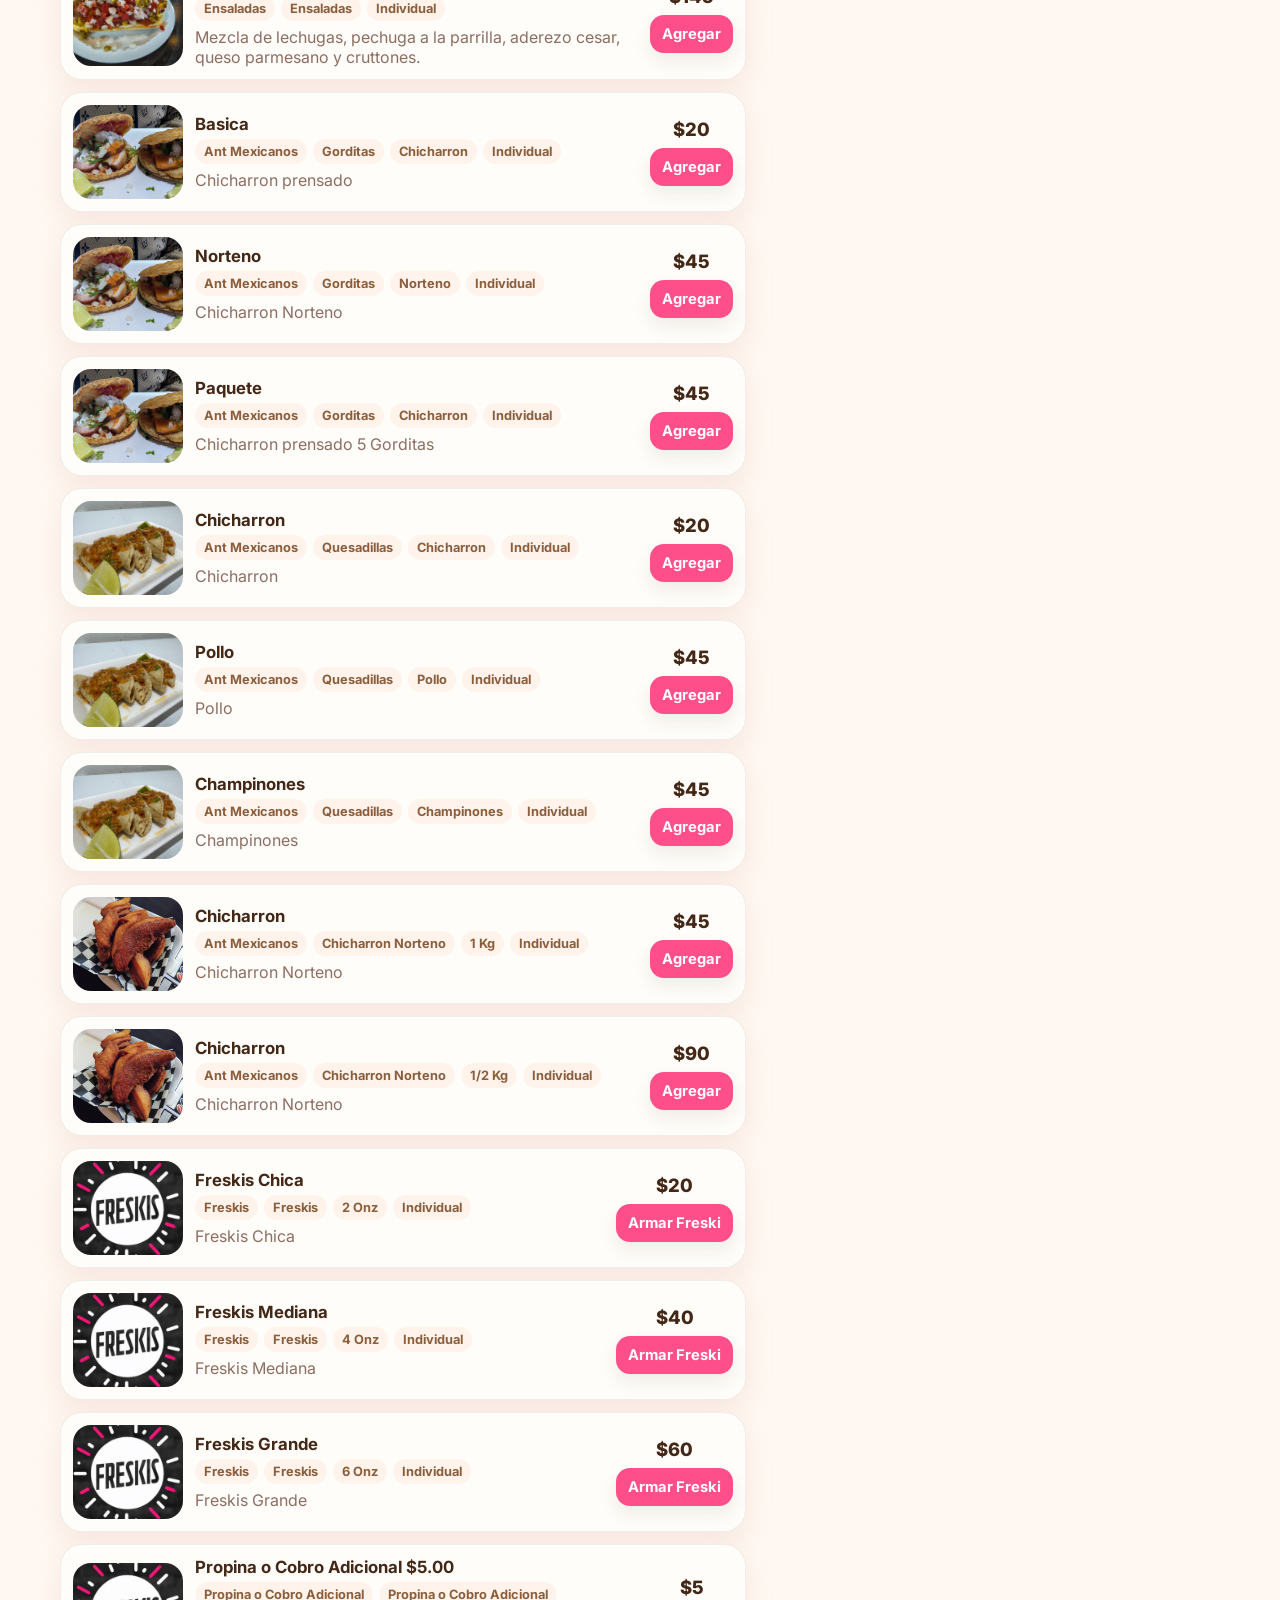
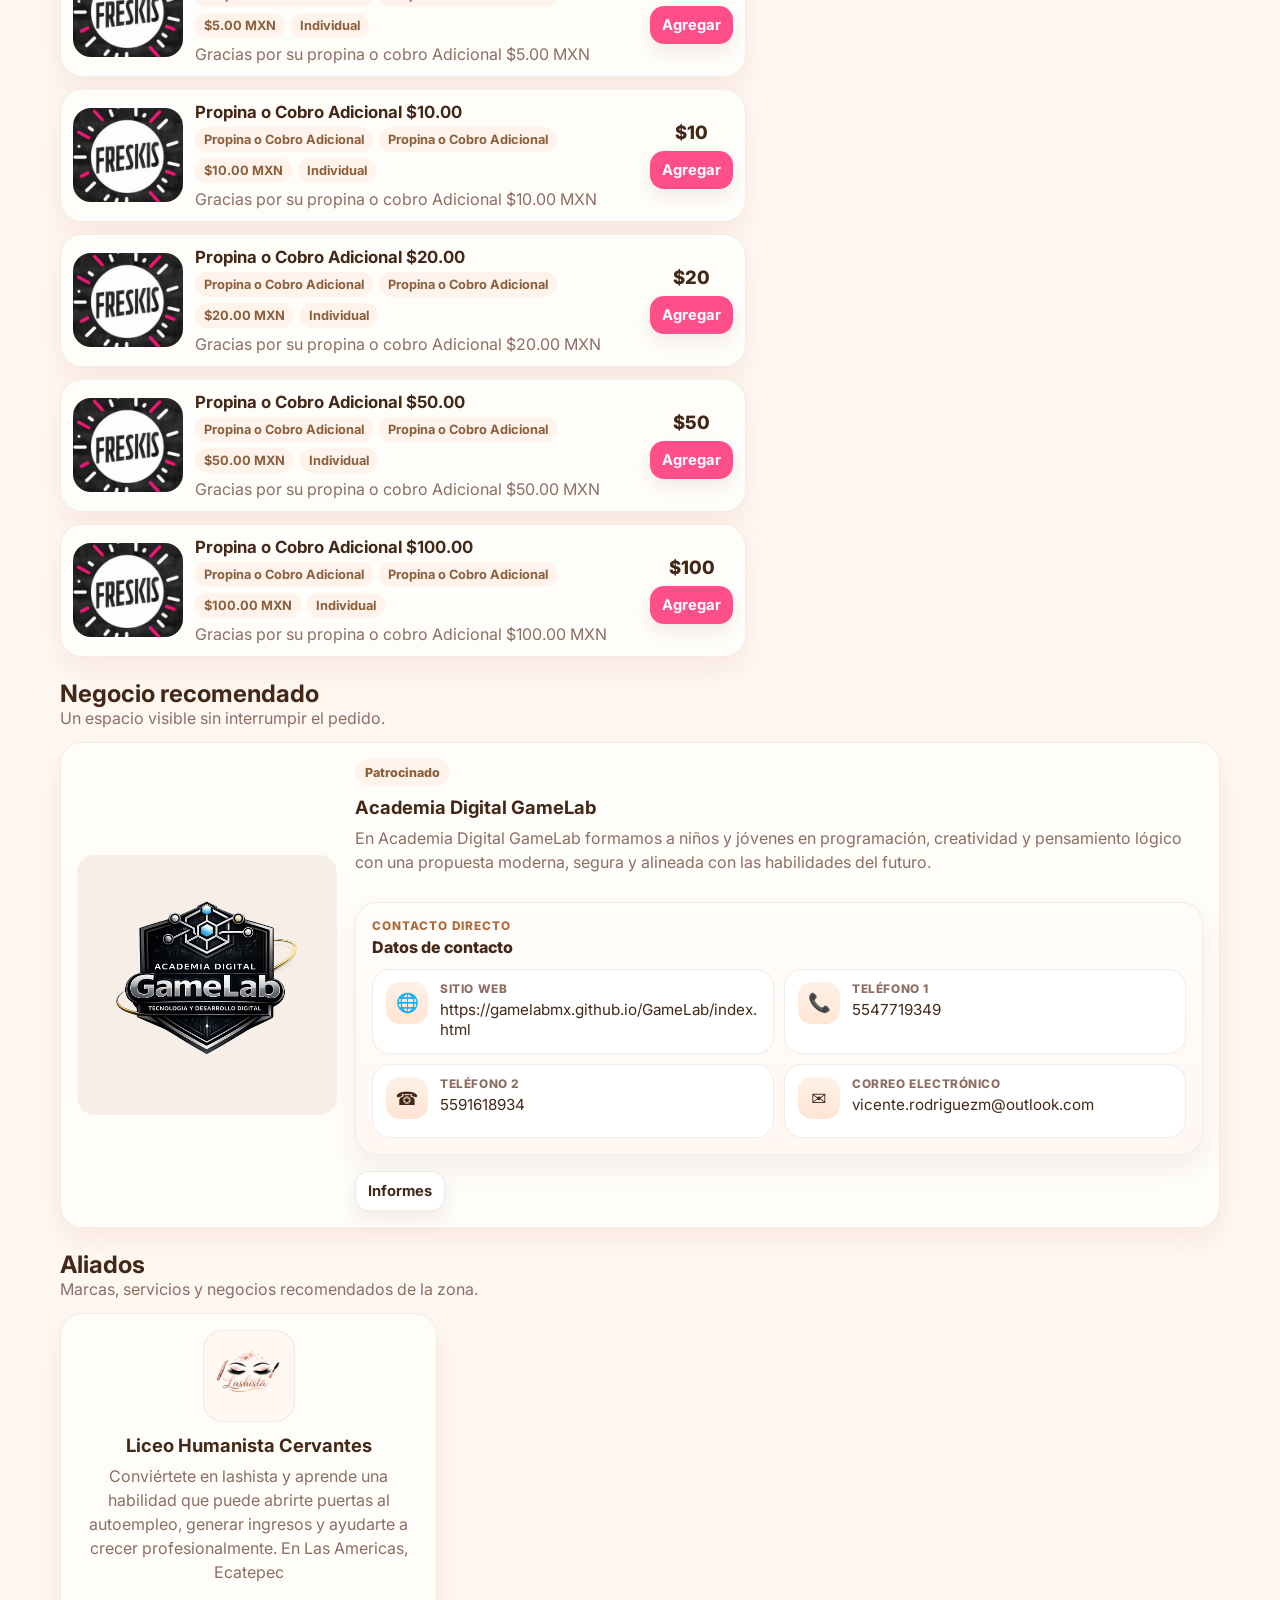
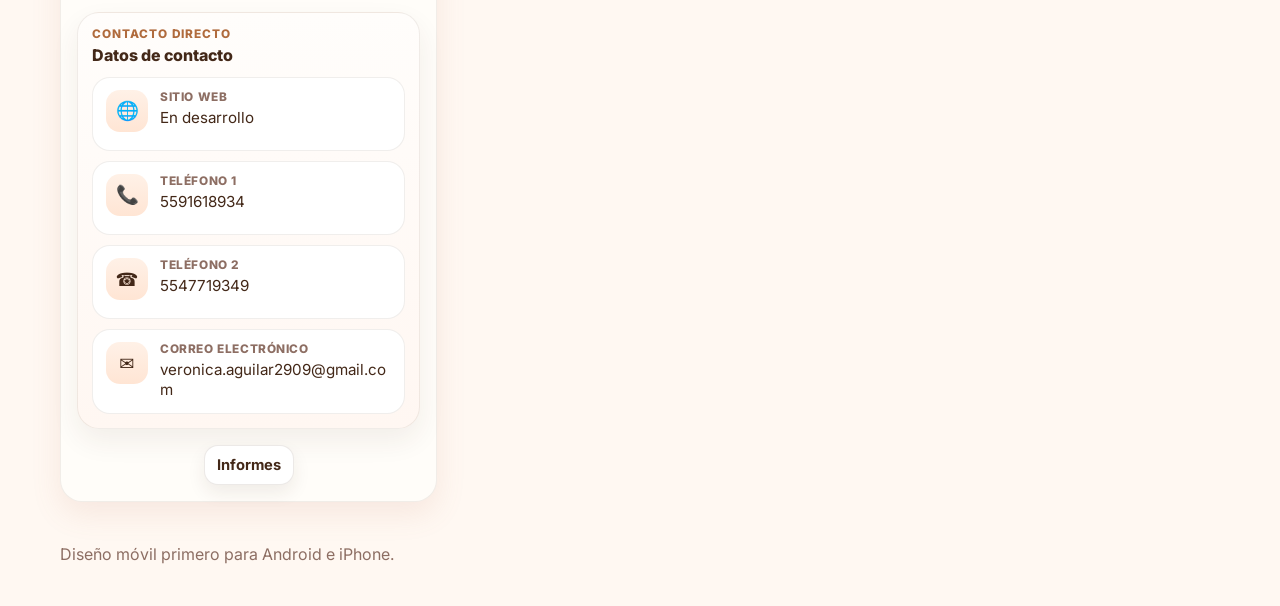
==== commit 6dc6eef3: "Update index.html" ====
--- a/index.html
+++ b/index.html
@@ -78,7 +78,7 @@
     <div class="section-title">
       <div>
         <h3>Selecciona tus alimentos</h3>
-        <p>Filtra por Alimentos, Tipo de Alimentos y Tipos de combos o Paquetes para encontrar más rápido tu comida favorita</p>
+        <p>Filtra por Alimentos, Tipo de Alimentos y Tipos de combos o Paquetes para encontrar más rápido tu comida favorita.</p>
       </div>
     </div>
 
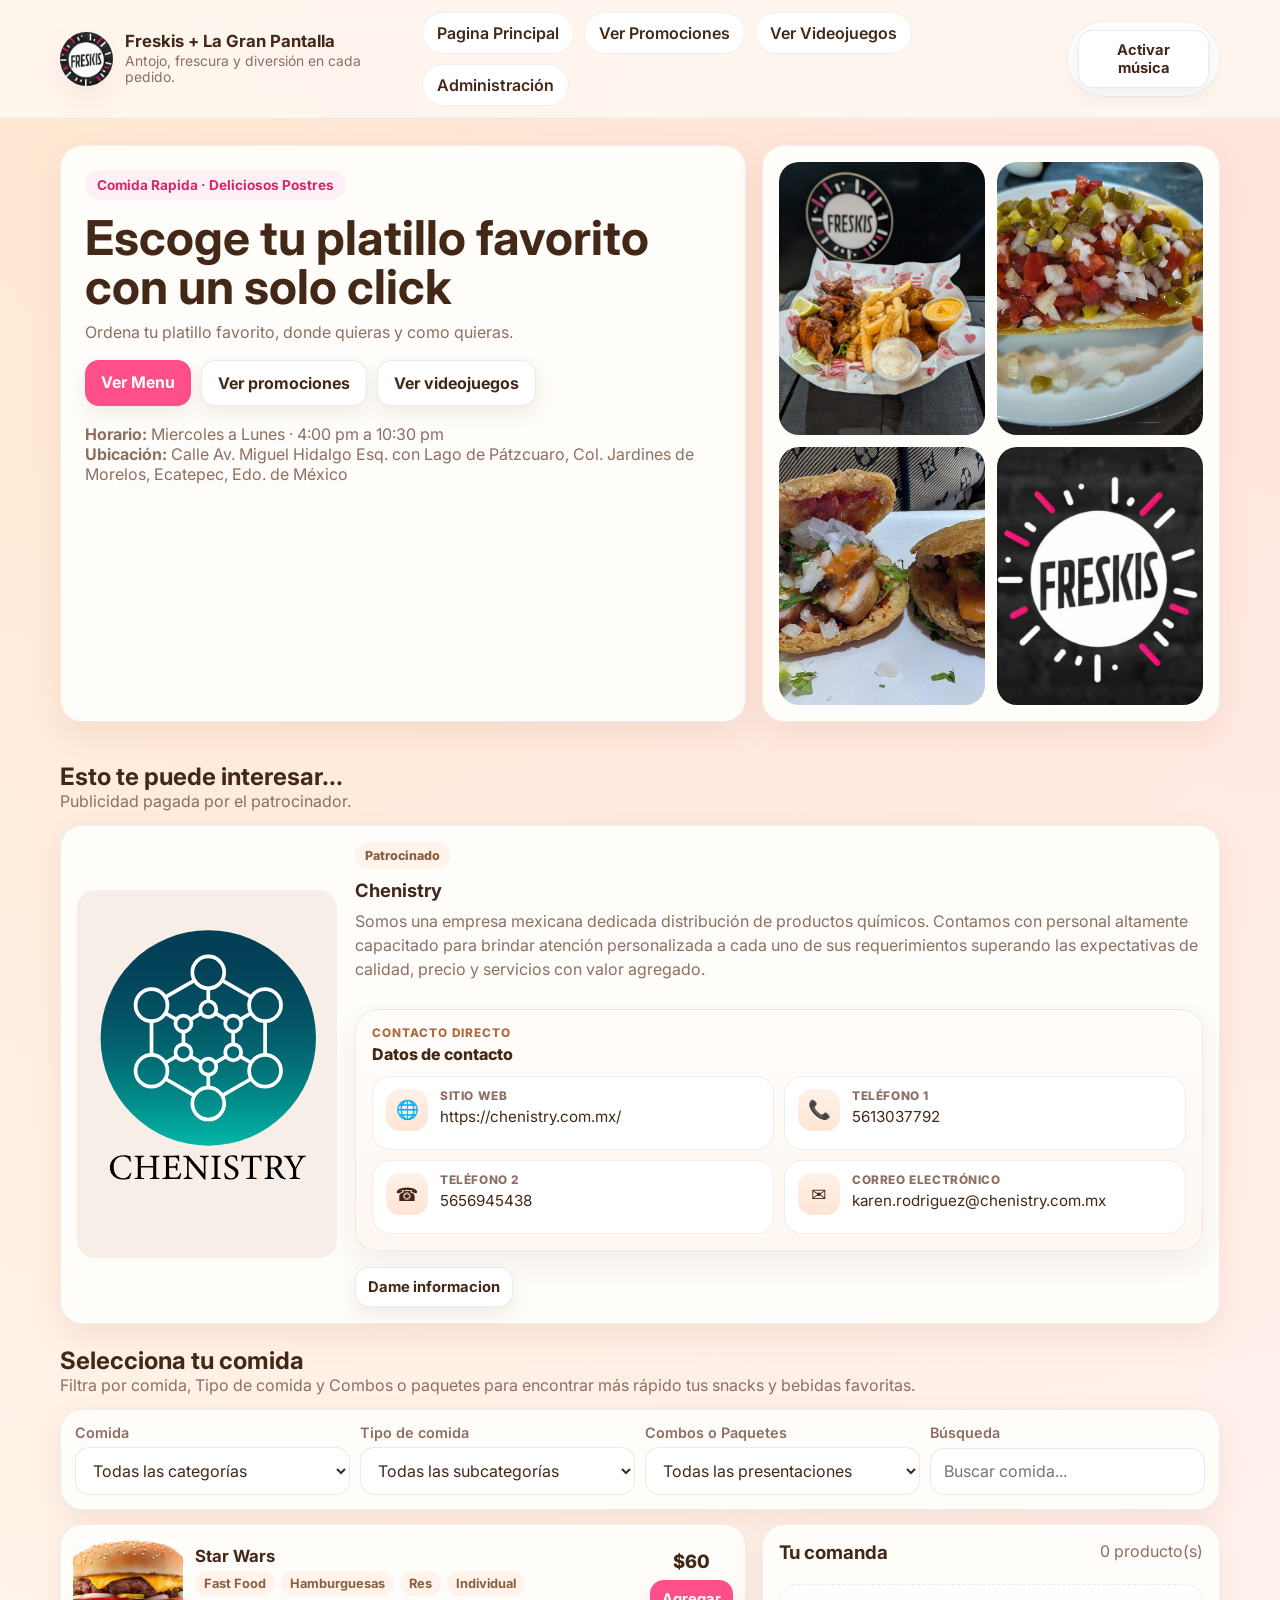
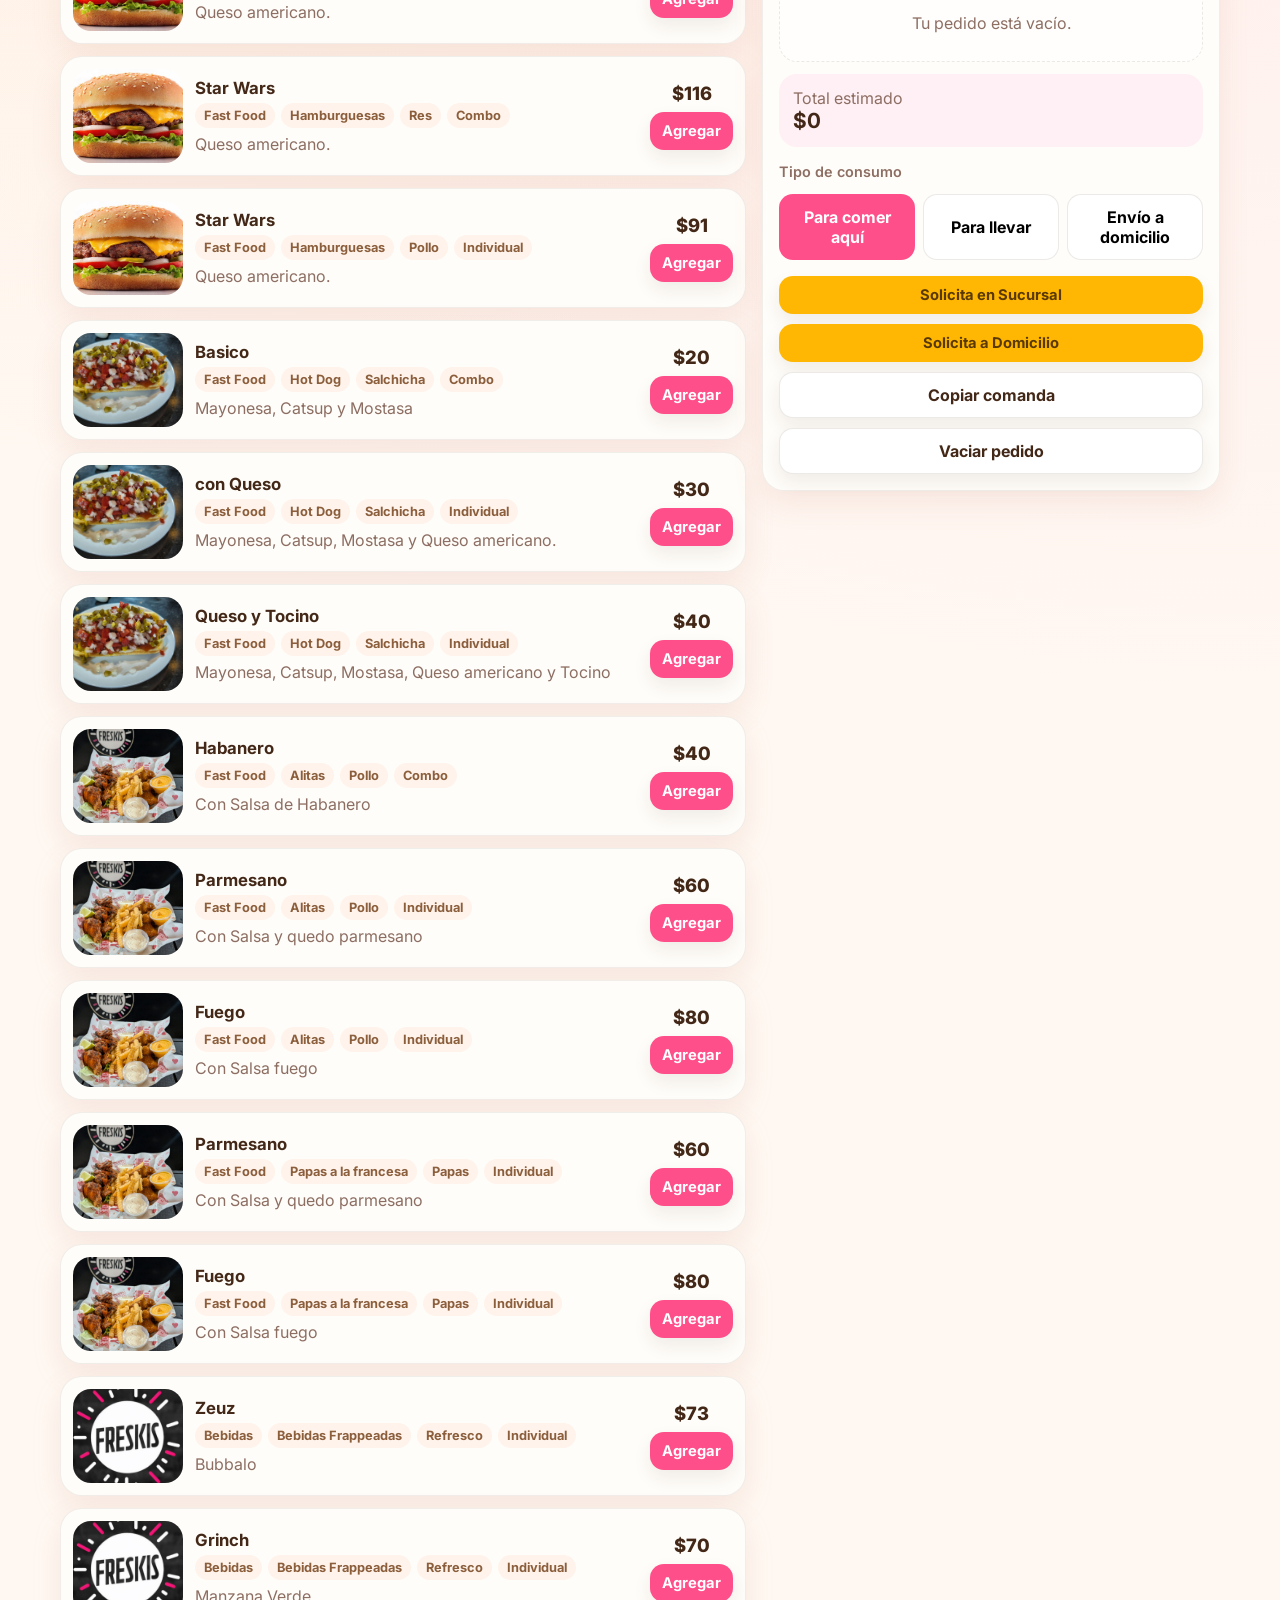
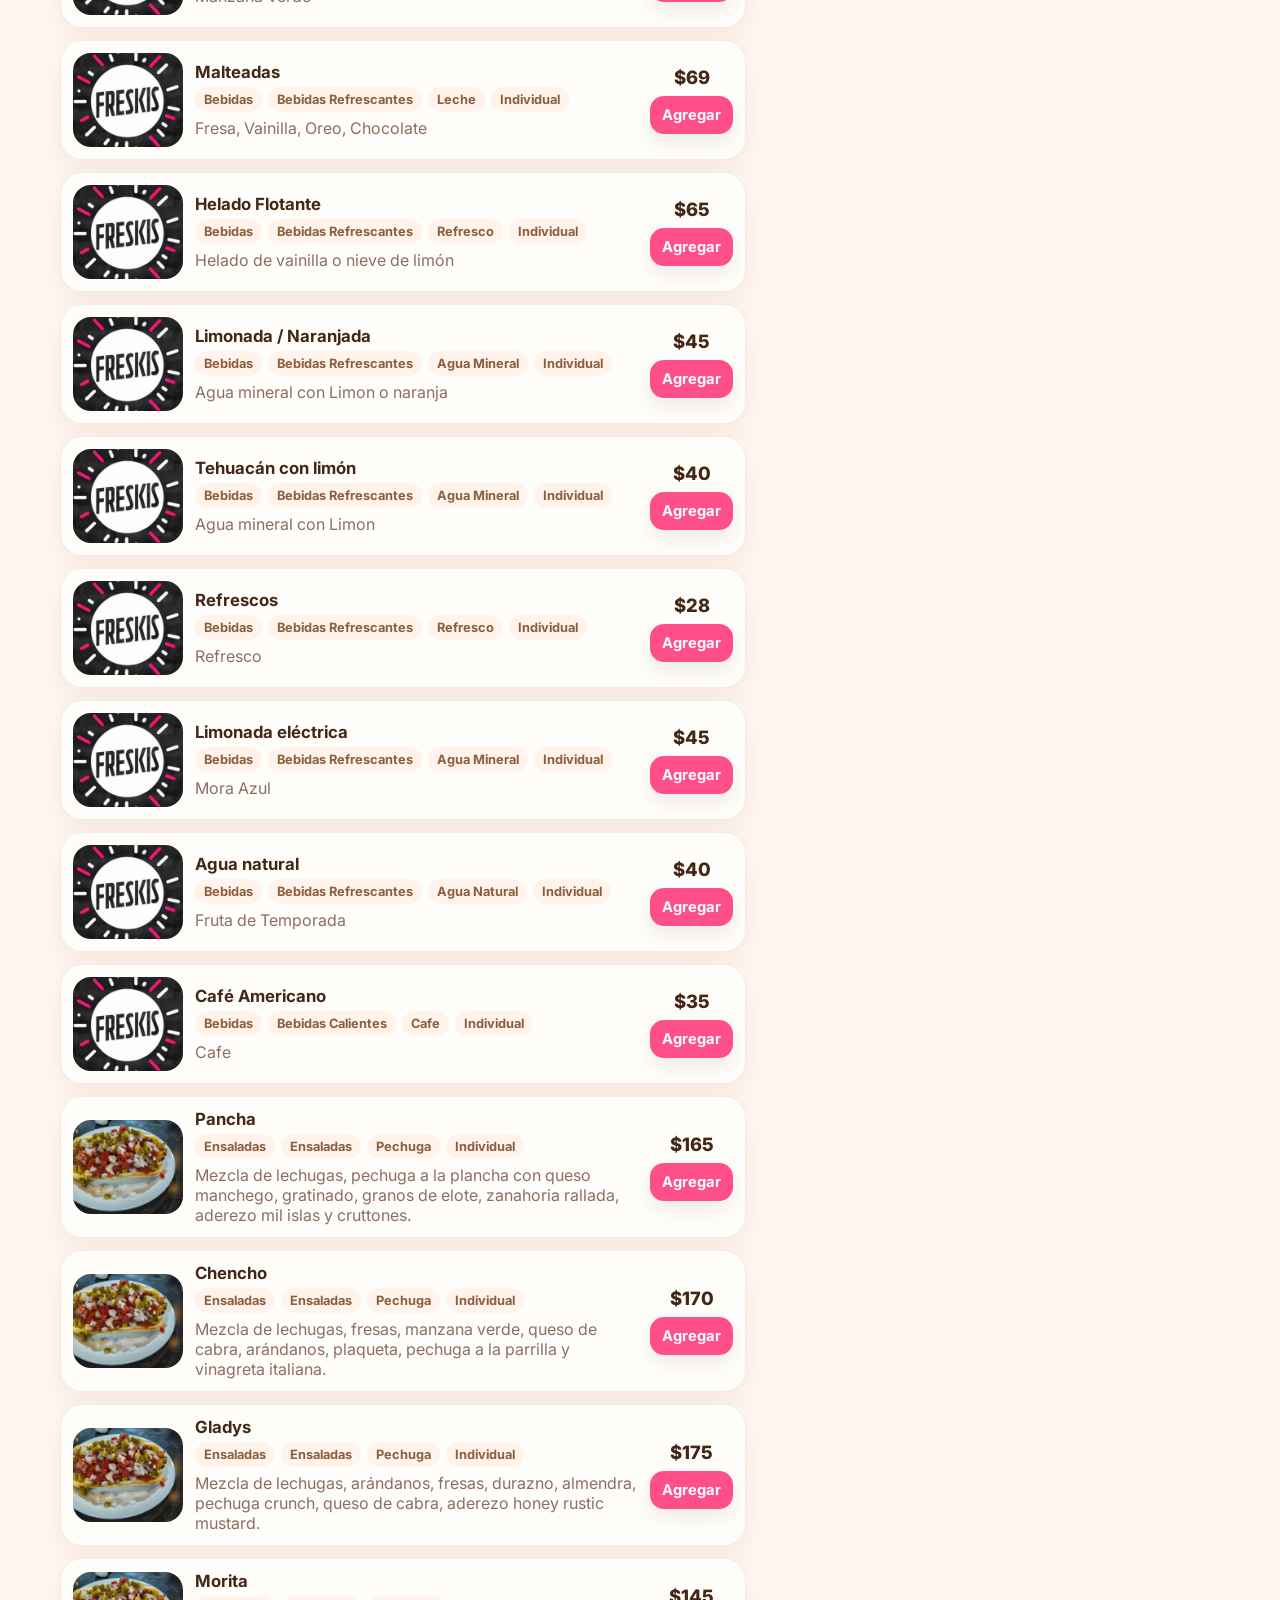
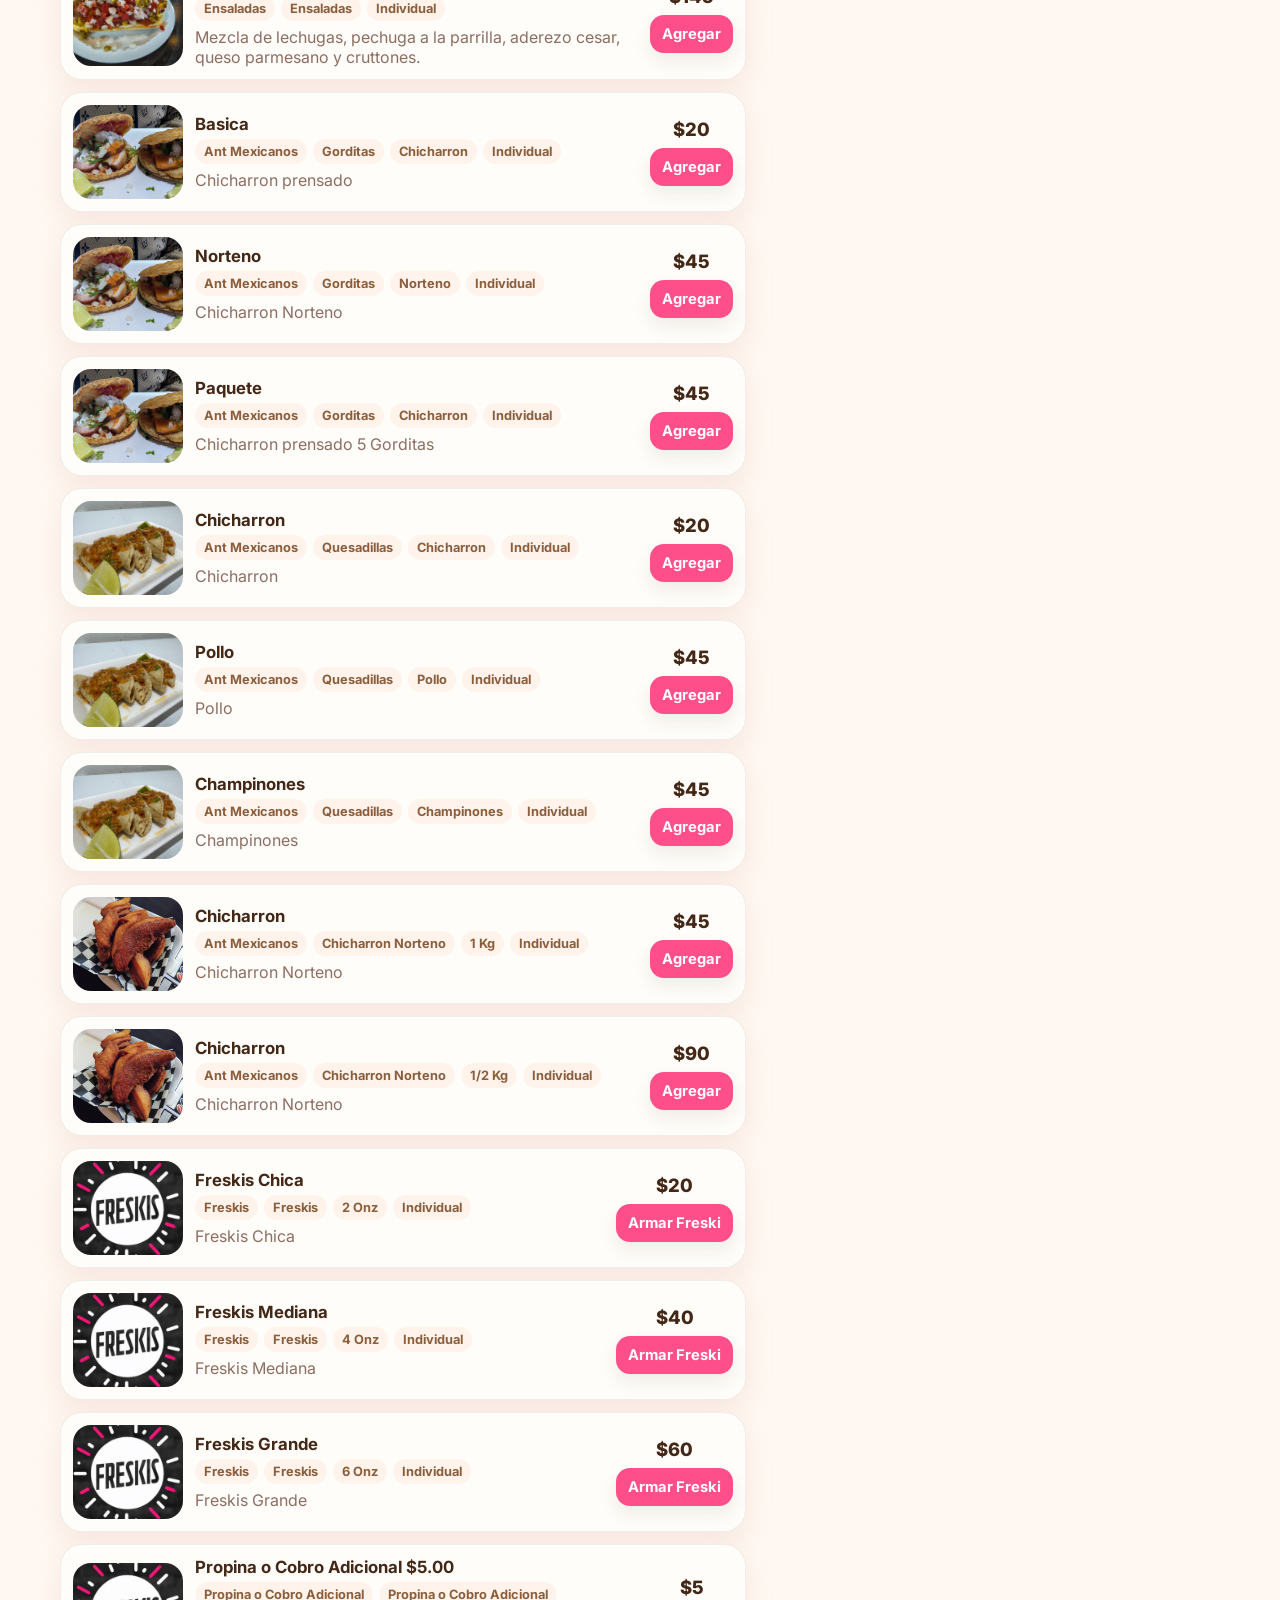
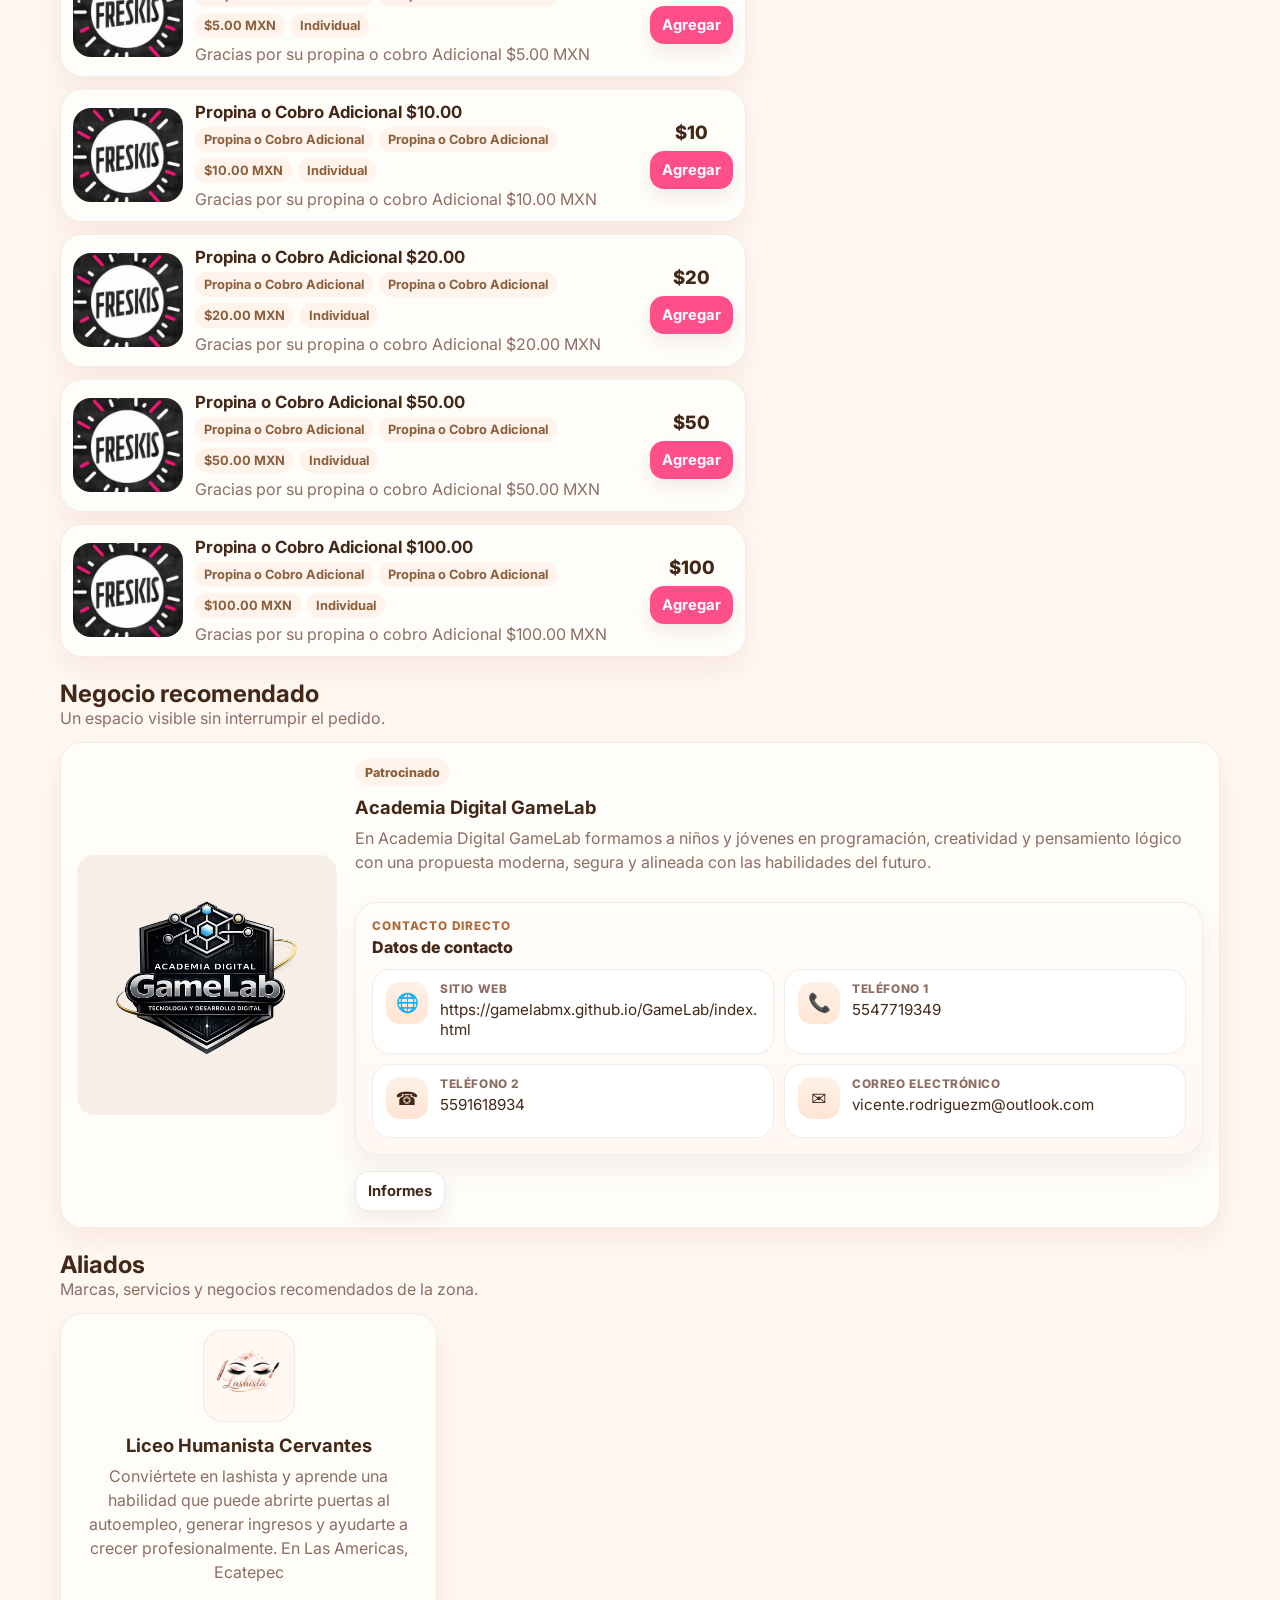
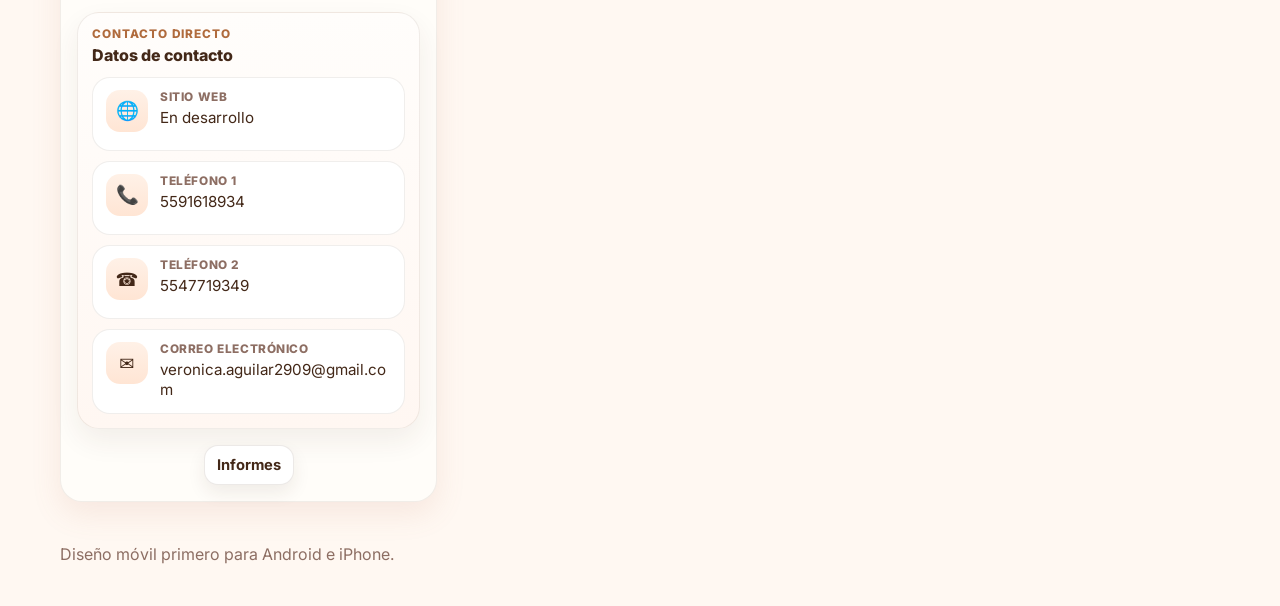
==== commit d27f7e41: "Update index.html" ====
--- a/index.html
+++ b/index.html
@@ -77,27 +77,27 @@
   <section id="pedido">
     <div class="section-title">
       <div>
-        <h3>Selecciona tus alimentos</h3>
-        <p>Filtra por Alimentos, Tipo de Alimentos y Tipos de combos o Paquetes para encontrar más rápido tu comida favorita.</p>
+        <h3>Selecciona tu comida</h3>
+        <p>Filtra por comida, Tipo de comida y Combos o paquetes para encontrar más rápido tus snacks y bebidas favoritas.</p>
       </div>
     </div>
 
     <div class="card filters">
       <div class="field">
-        <label>Categoría</label>
+        <label>Comida</label>
         <select id="filterCategoria"></select>
       </div>
       <div class="field">
-        <label>Subcategoría</label>
+        <label>Tipo de comida</label>
         <select id="filterSubcategoria"></select>
       </div>
       <div class="field">
-        <label>Presentación</label>
+        <label>Combos o Paquetes</label>
         <select id="filterPresentacion"></select>
       </div>
       <div class="field">
         <label>Búsqueda</label>
-        <input id="searchInput" class="input" placeholder="Buscar producto...">
+        <input id="searchInput" class="input" placeholder="Buscar comida...">
       </div>
     </div>
 
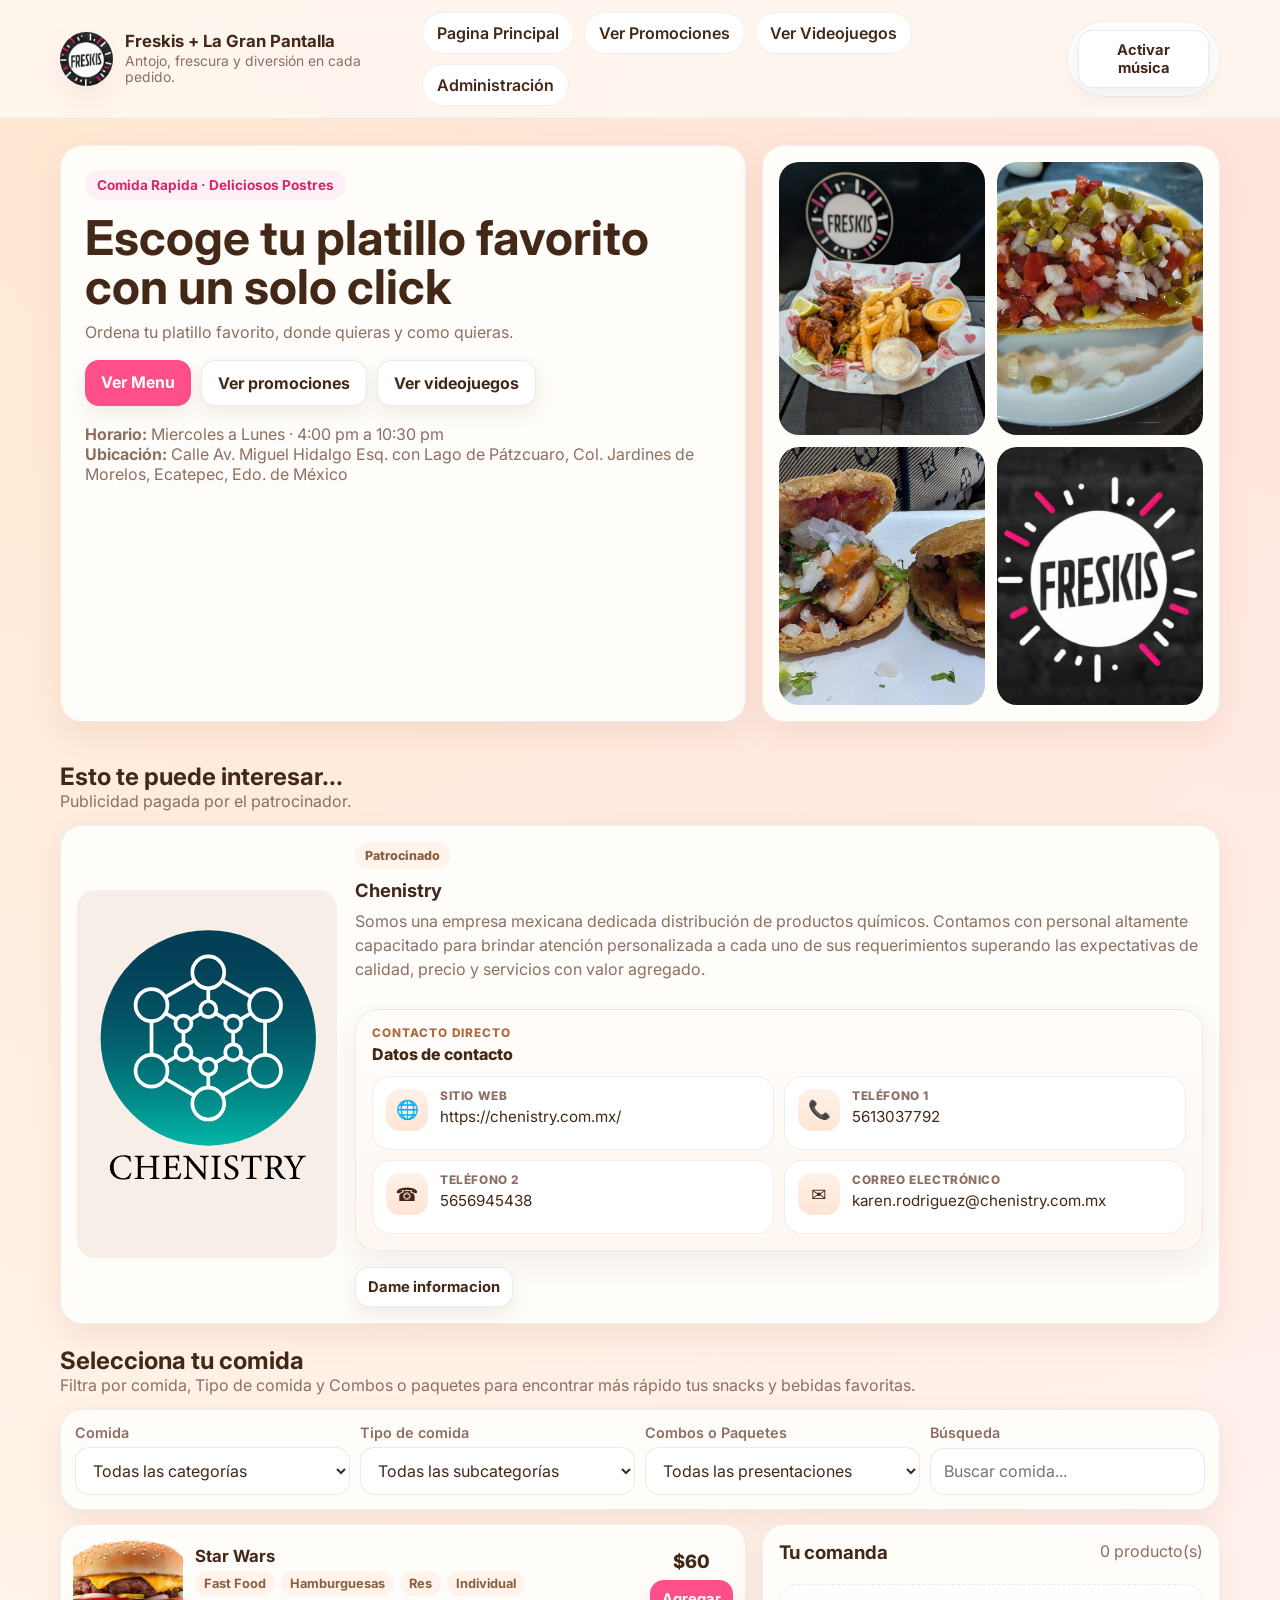
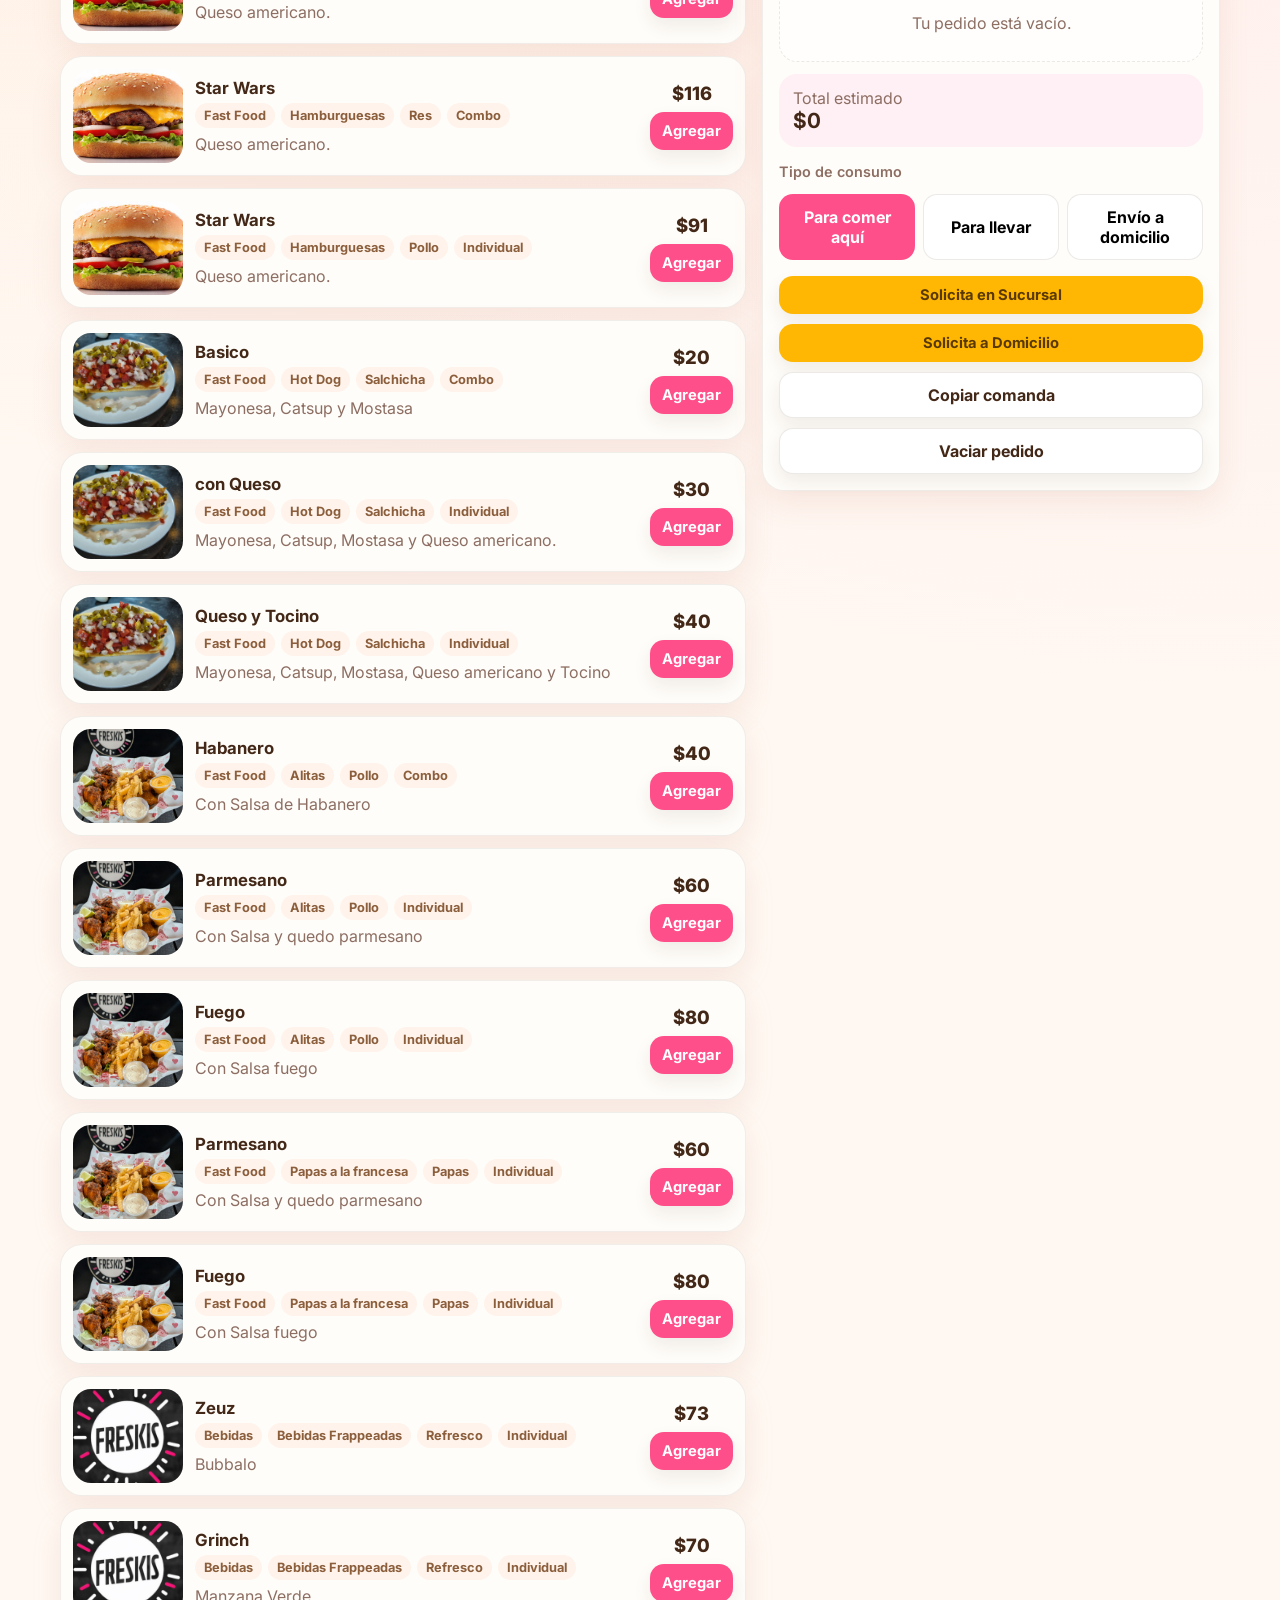
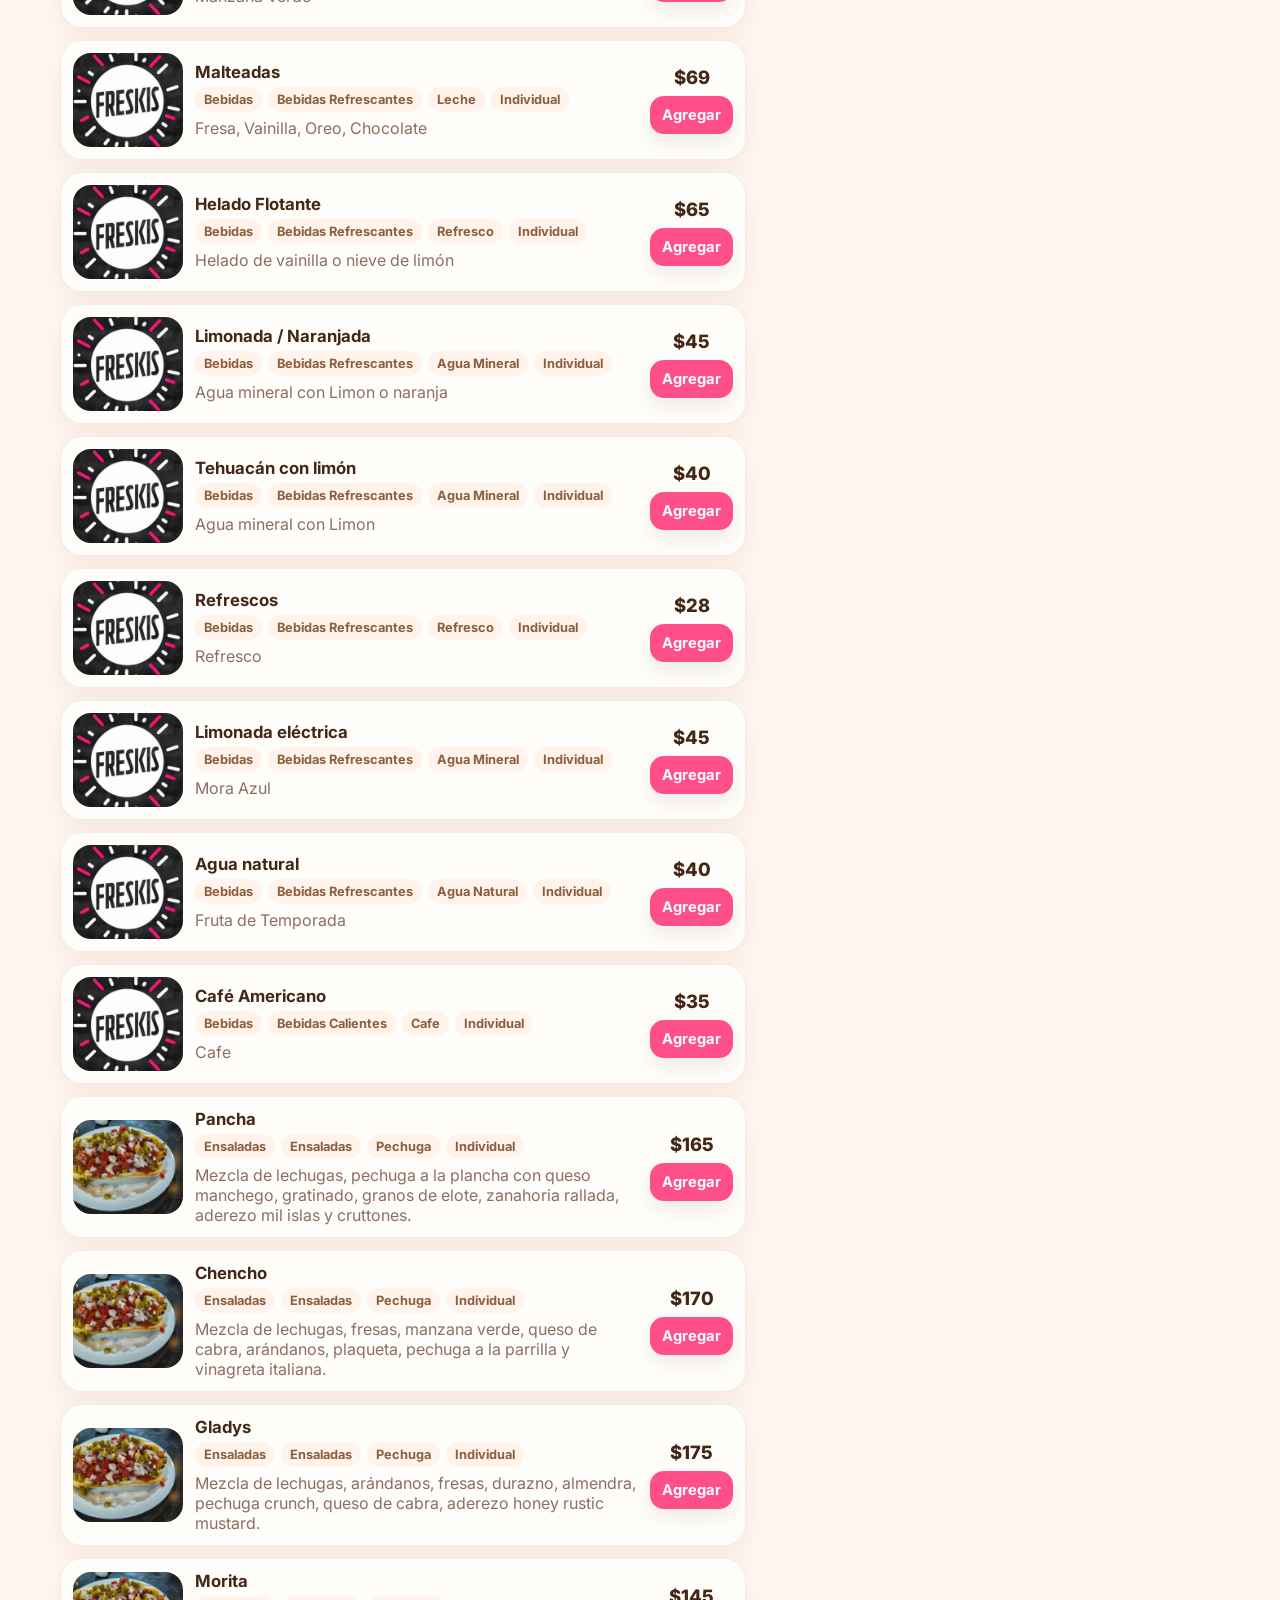
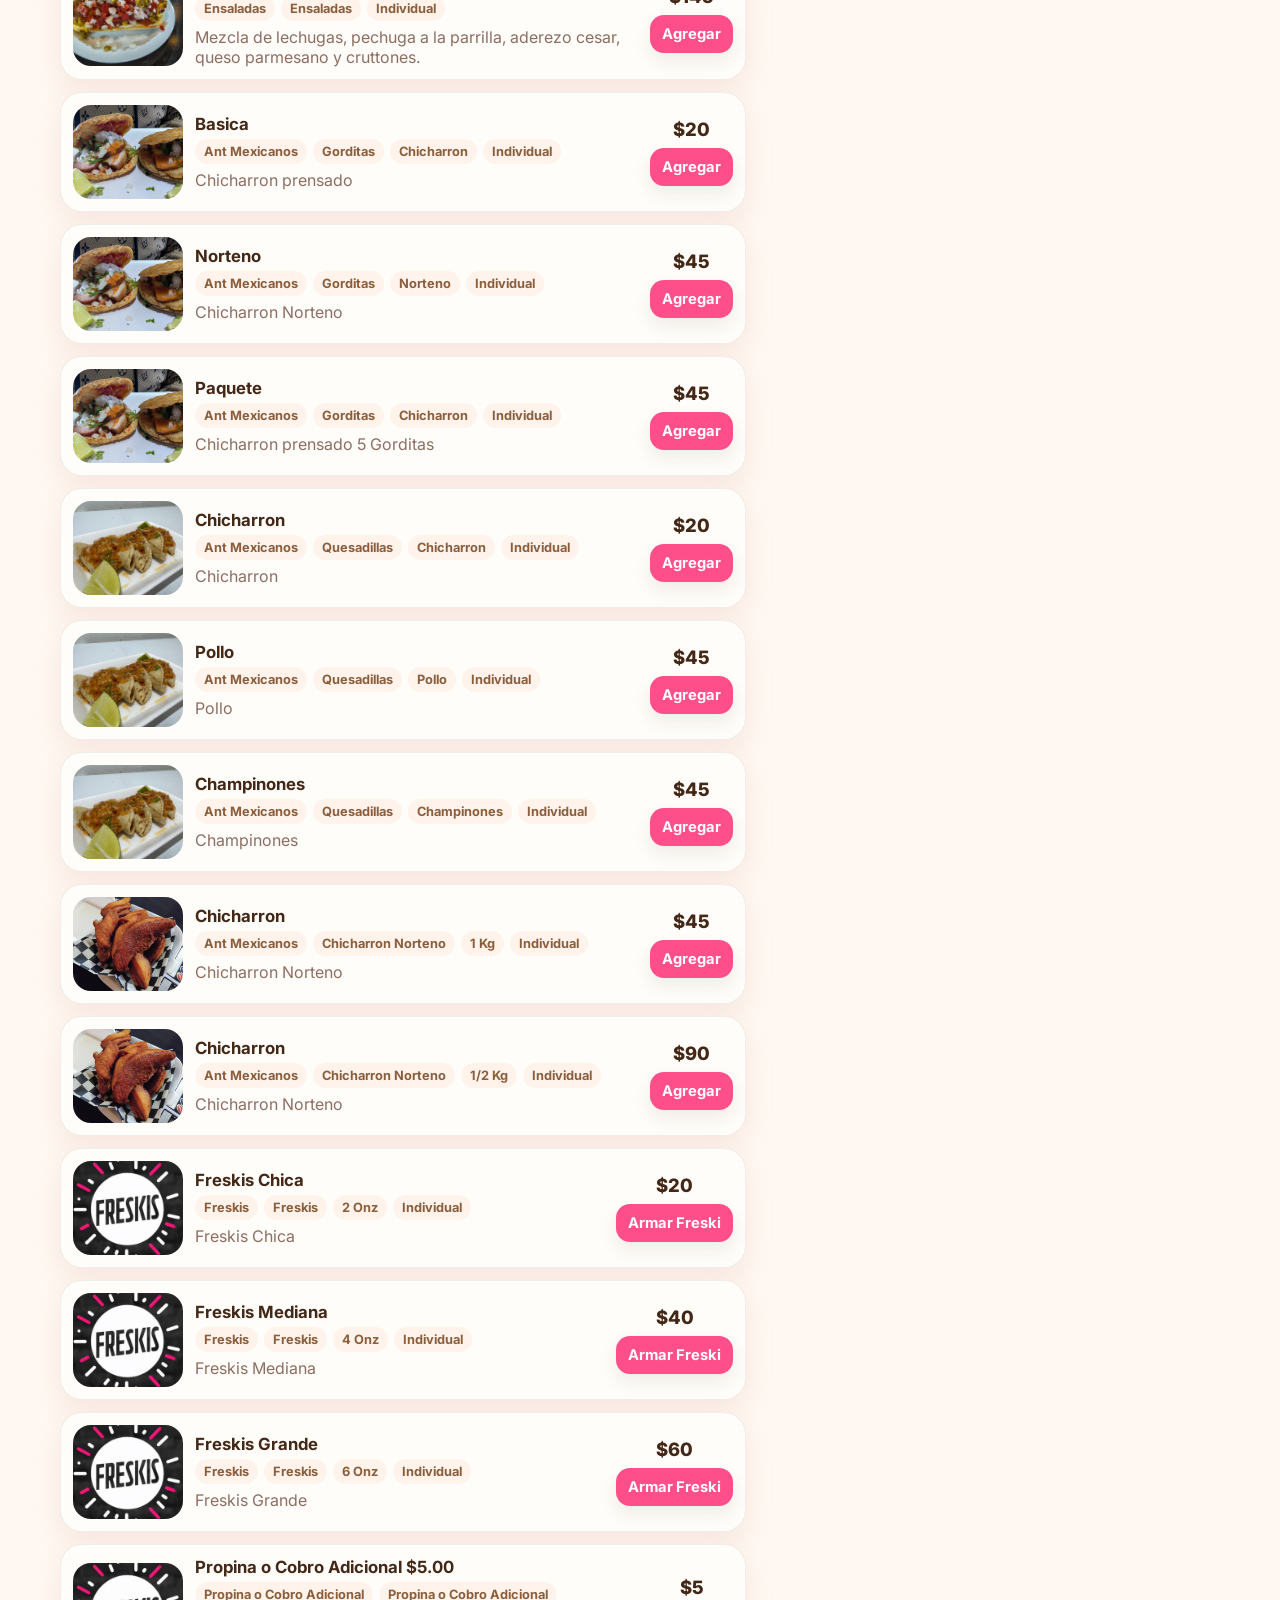
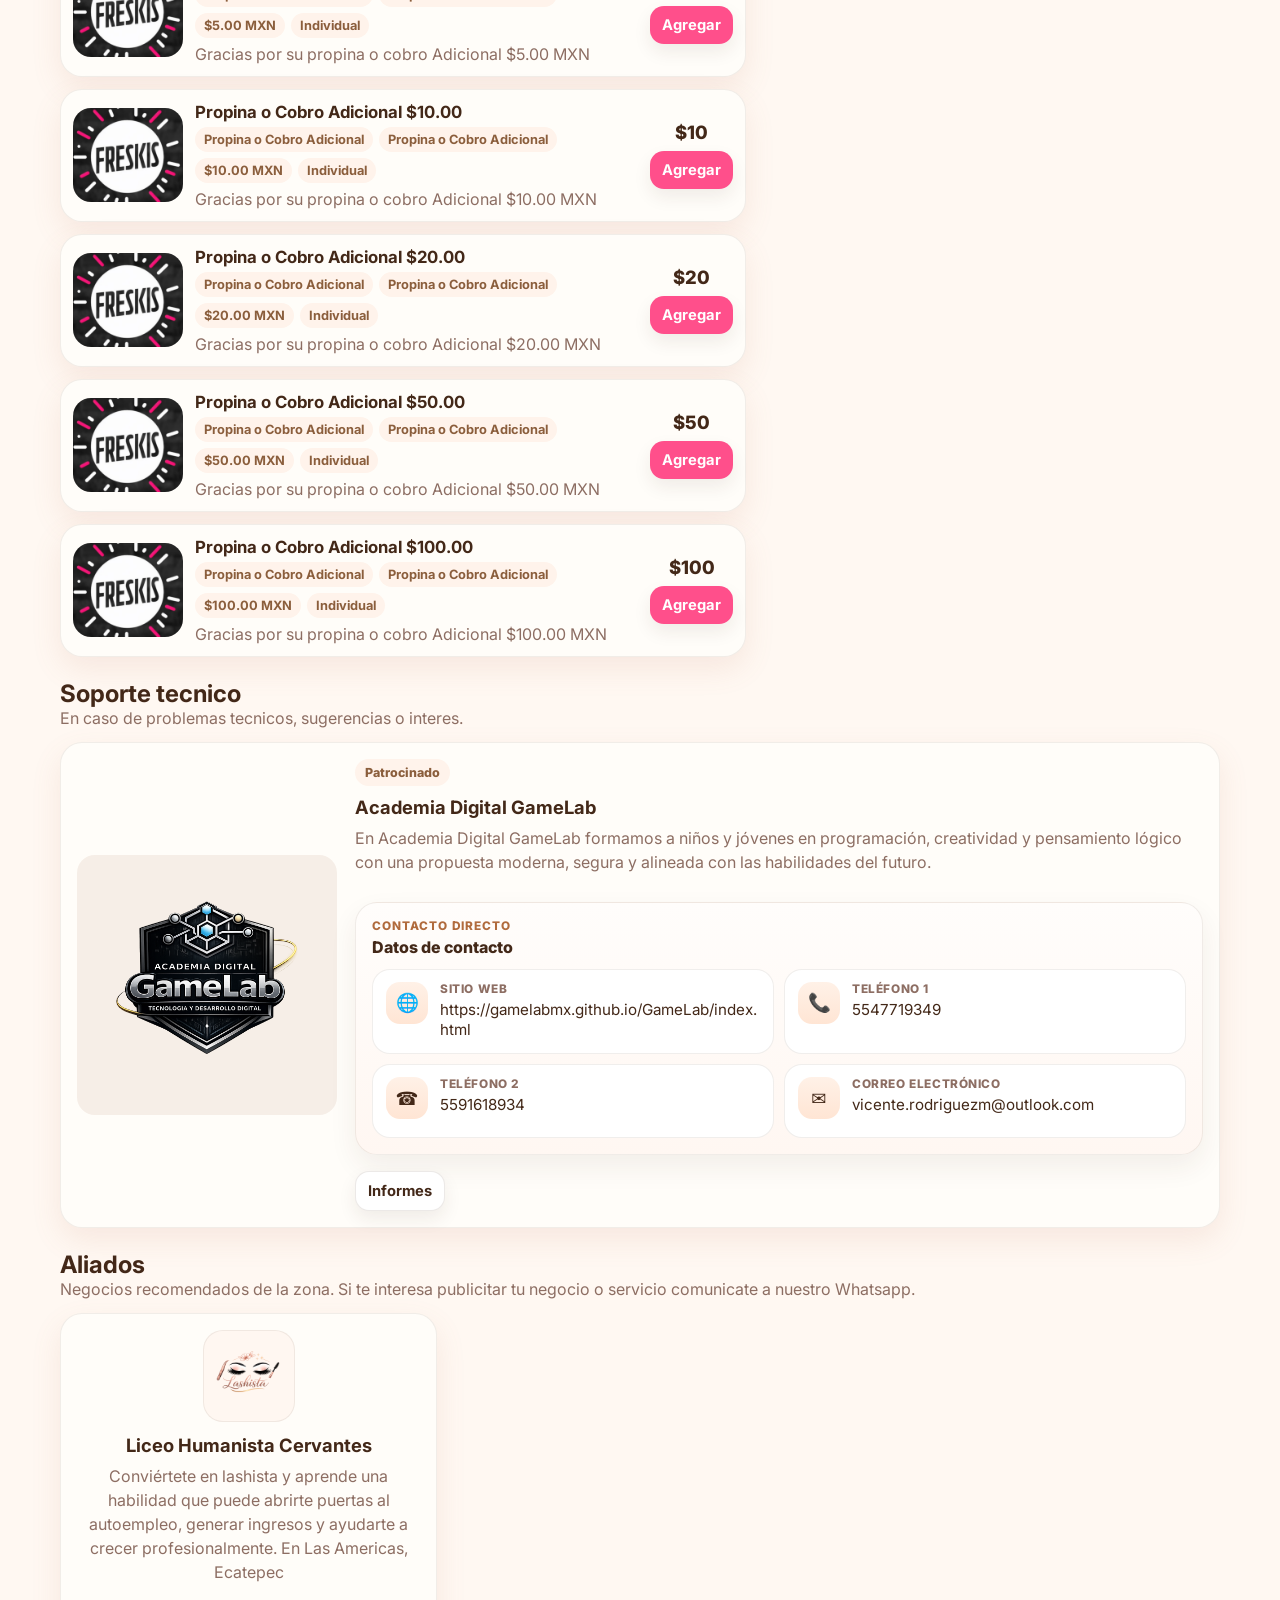
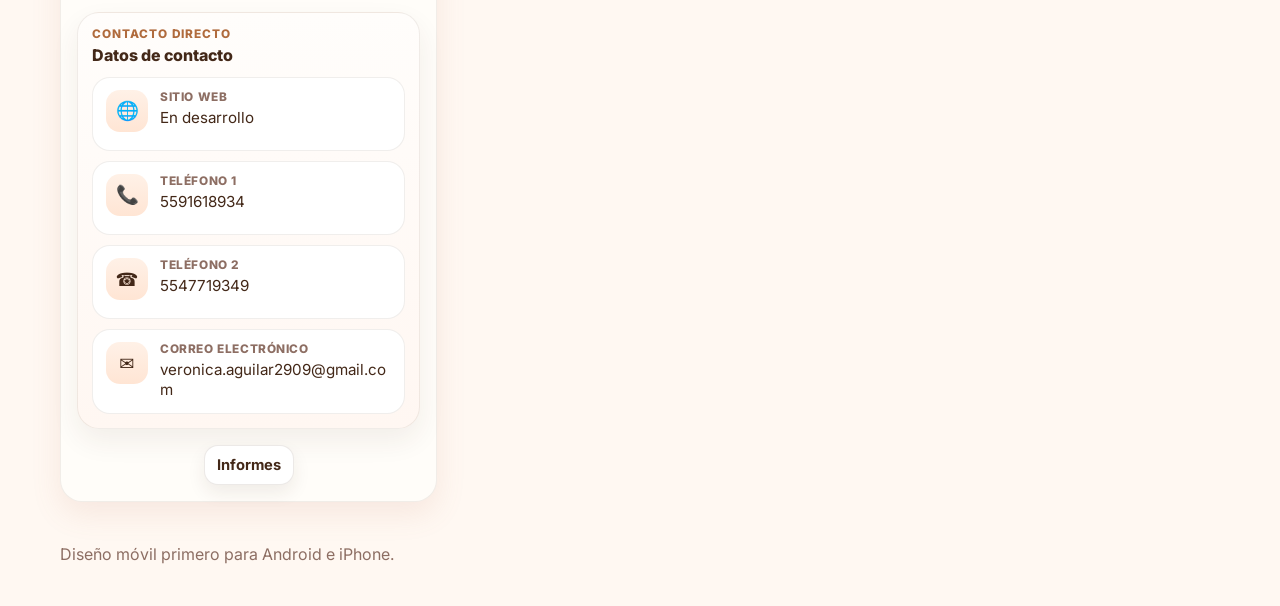
==== commit 69935564: "Update index.html" ====
--- a/index.html
+++ b/index.html
@@ -146,8 +146,8 @@
   <section id="adSlotMiddle" class="promo-slot hidden">
     <div class="section-title">
       <div>
-        <h3>Negocio recomendado</h3>
-        <p>Un espacio visible sin interrumpir el pedido.</p>
+        <h3>Soporte tecnico</h3>
+        <p>En caso de problemas tecnicos, sugerencias o interes.</p>
       </div>
     </div>
     <div id="adMiddleCard"></div>
@@ -157,7 +157,7 @@
     <div class="section-title">
       <div>
         <h3>Aliados</h3>
-        <p>Marcas, servicios y negocios recomendados de la zona.</p>
+        <p>Negocios recomendados de la zona. Si te interesa publicitar tu negocio o servicio comunicate a nuestro Whatsapp.</p>
       </div>
     </div>
     <div id="alliesGrid" class="allies-grid"></div>
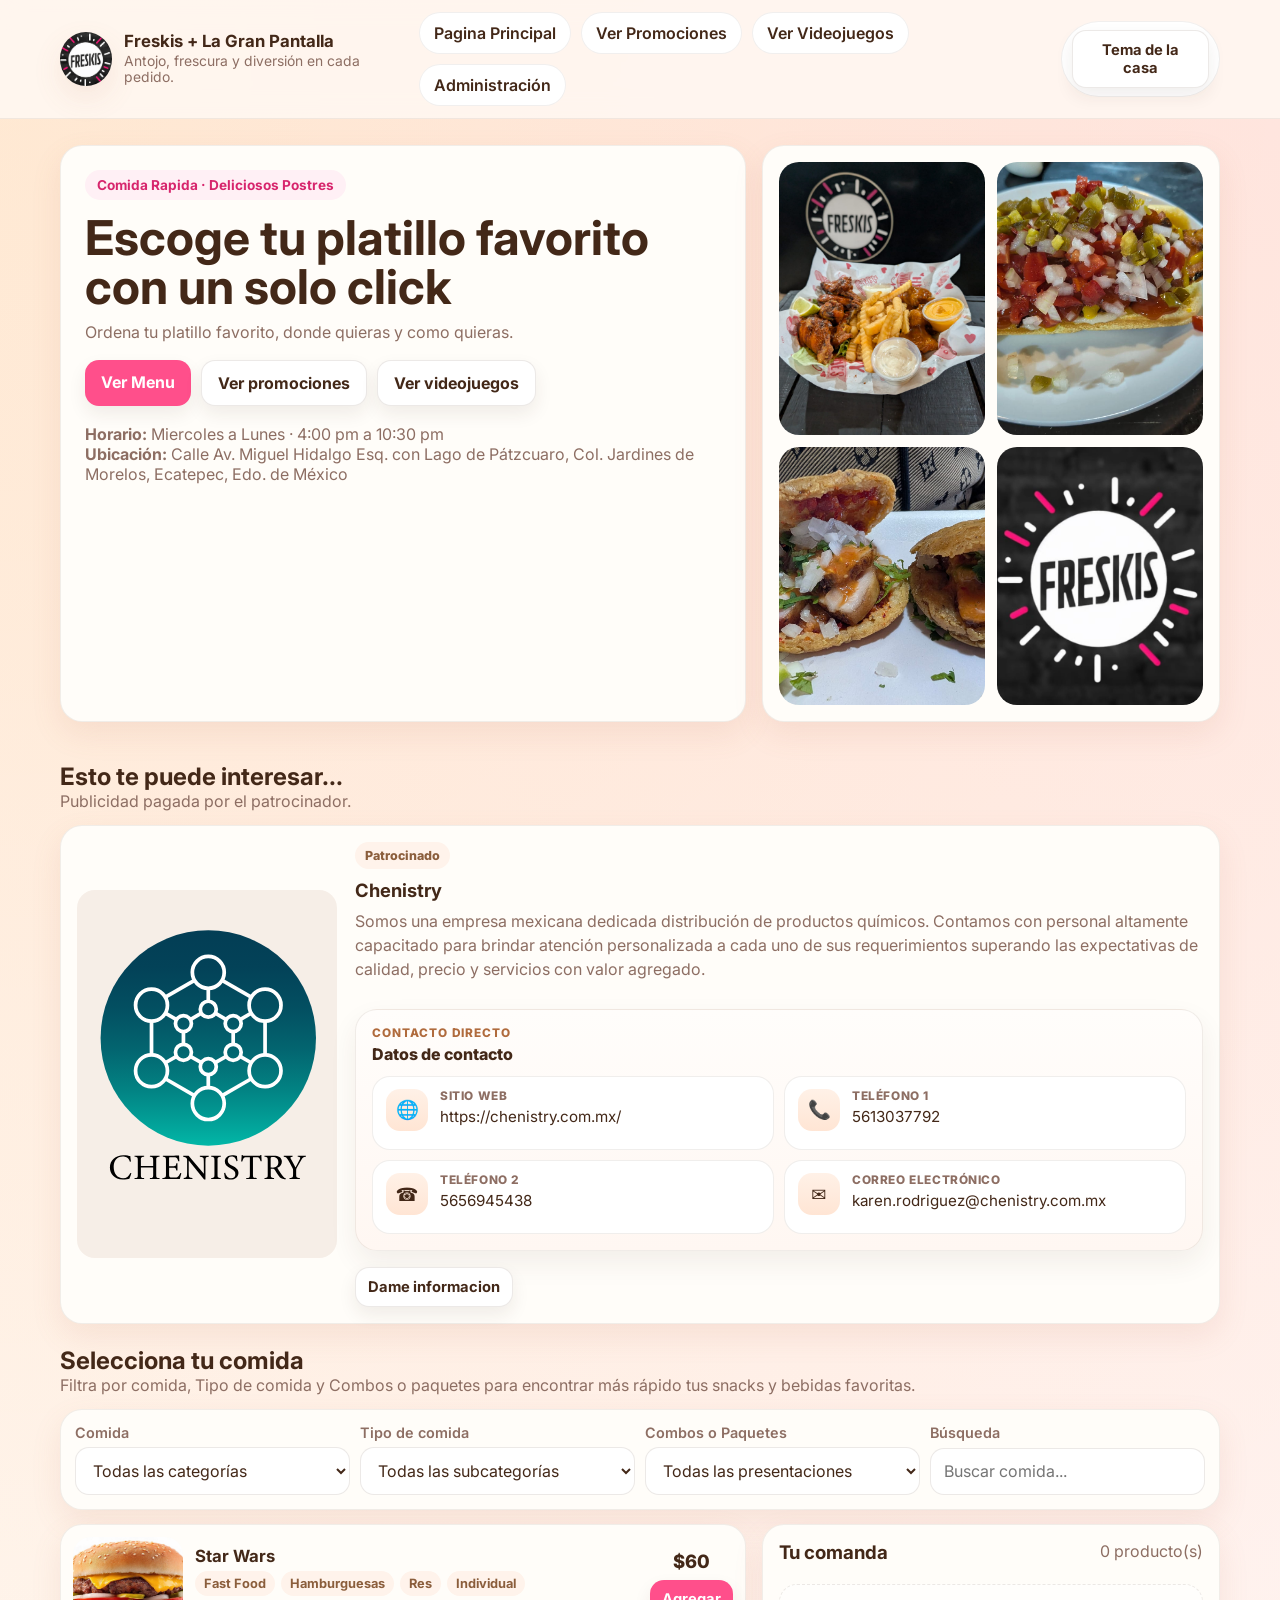
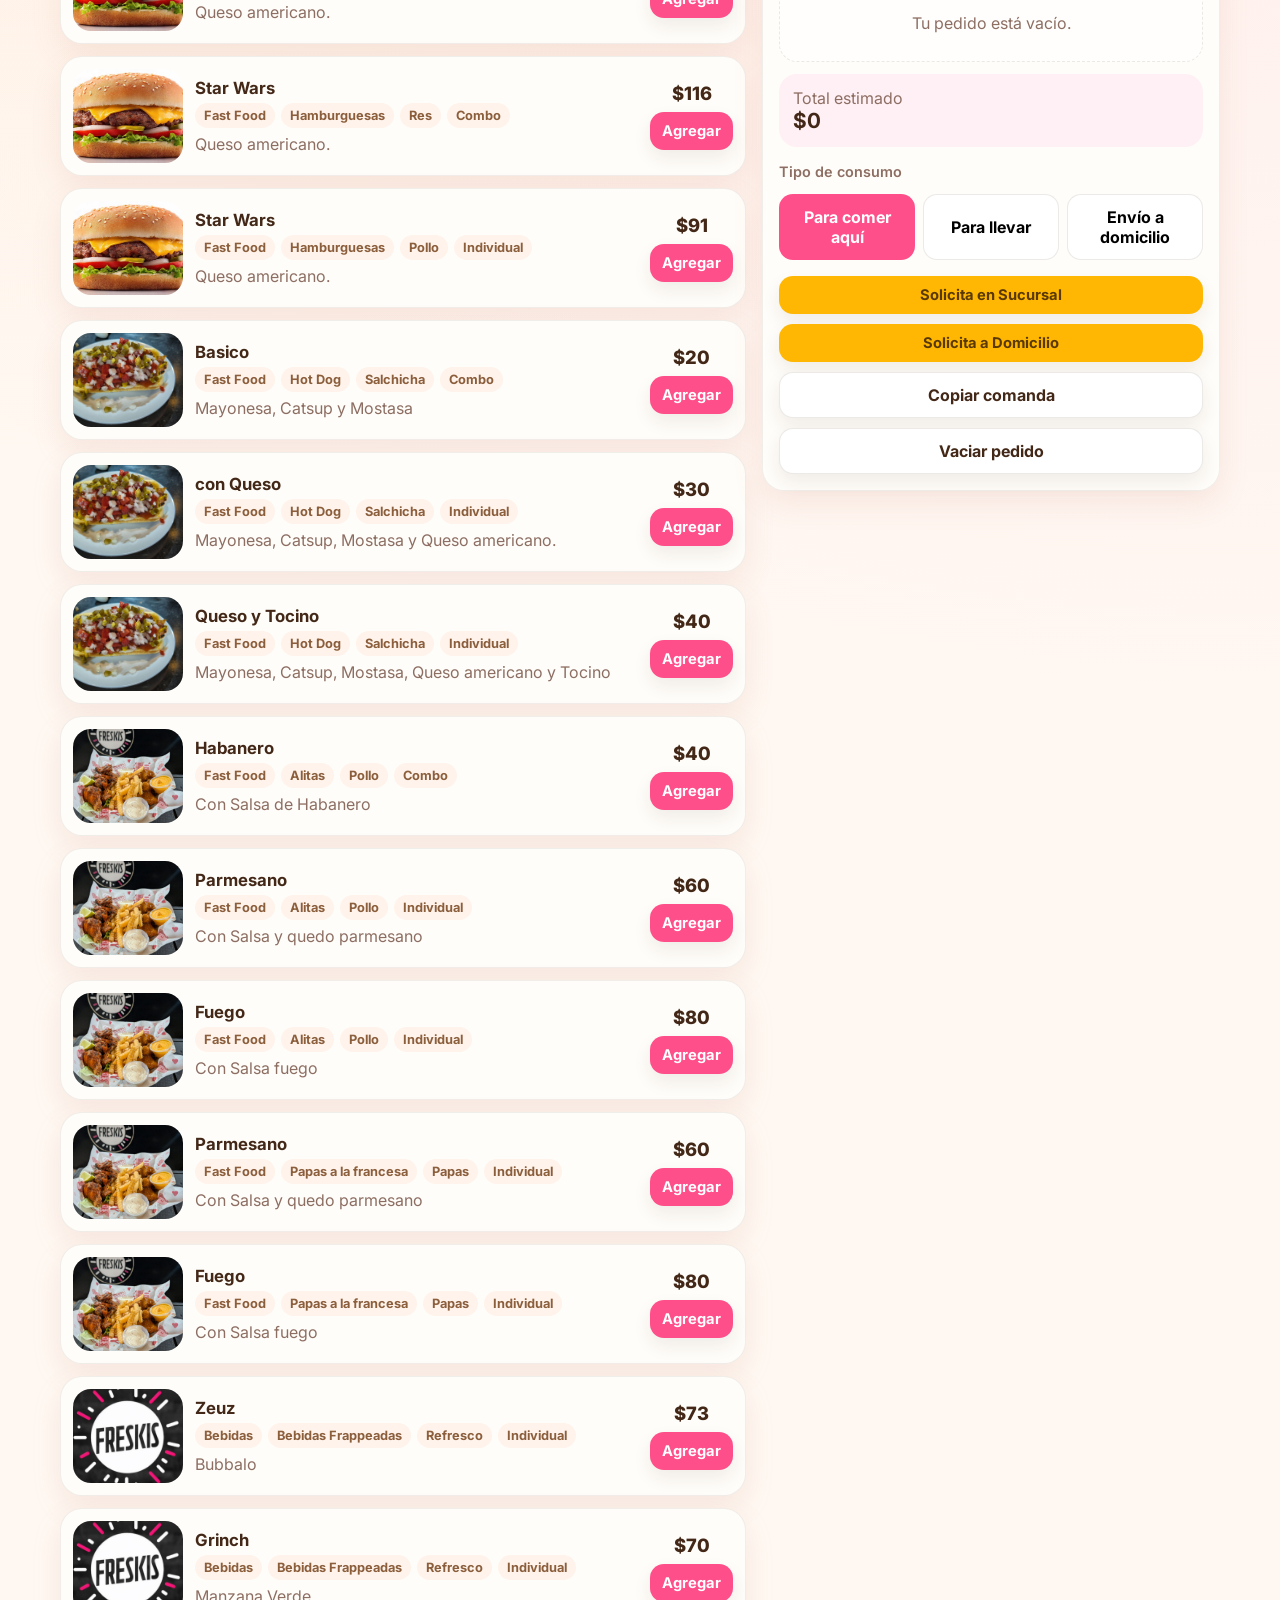
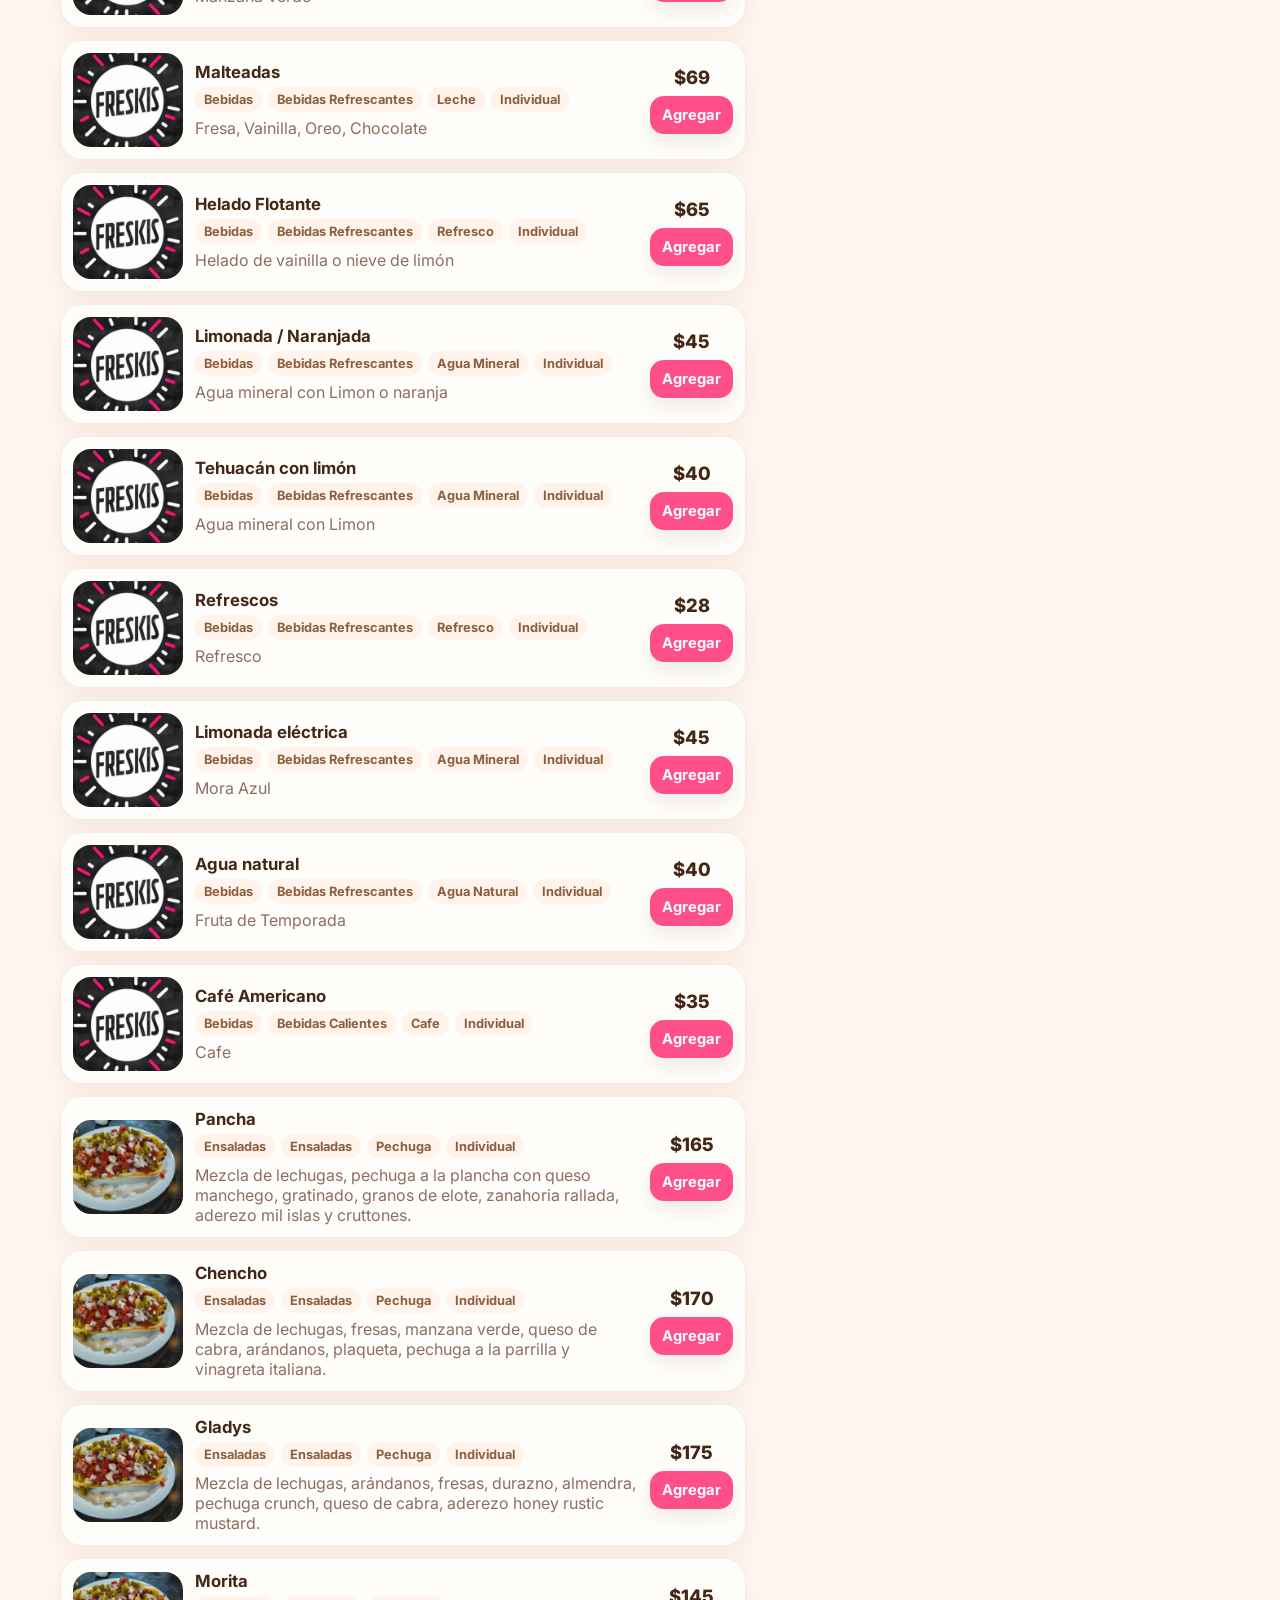
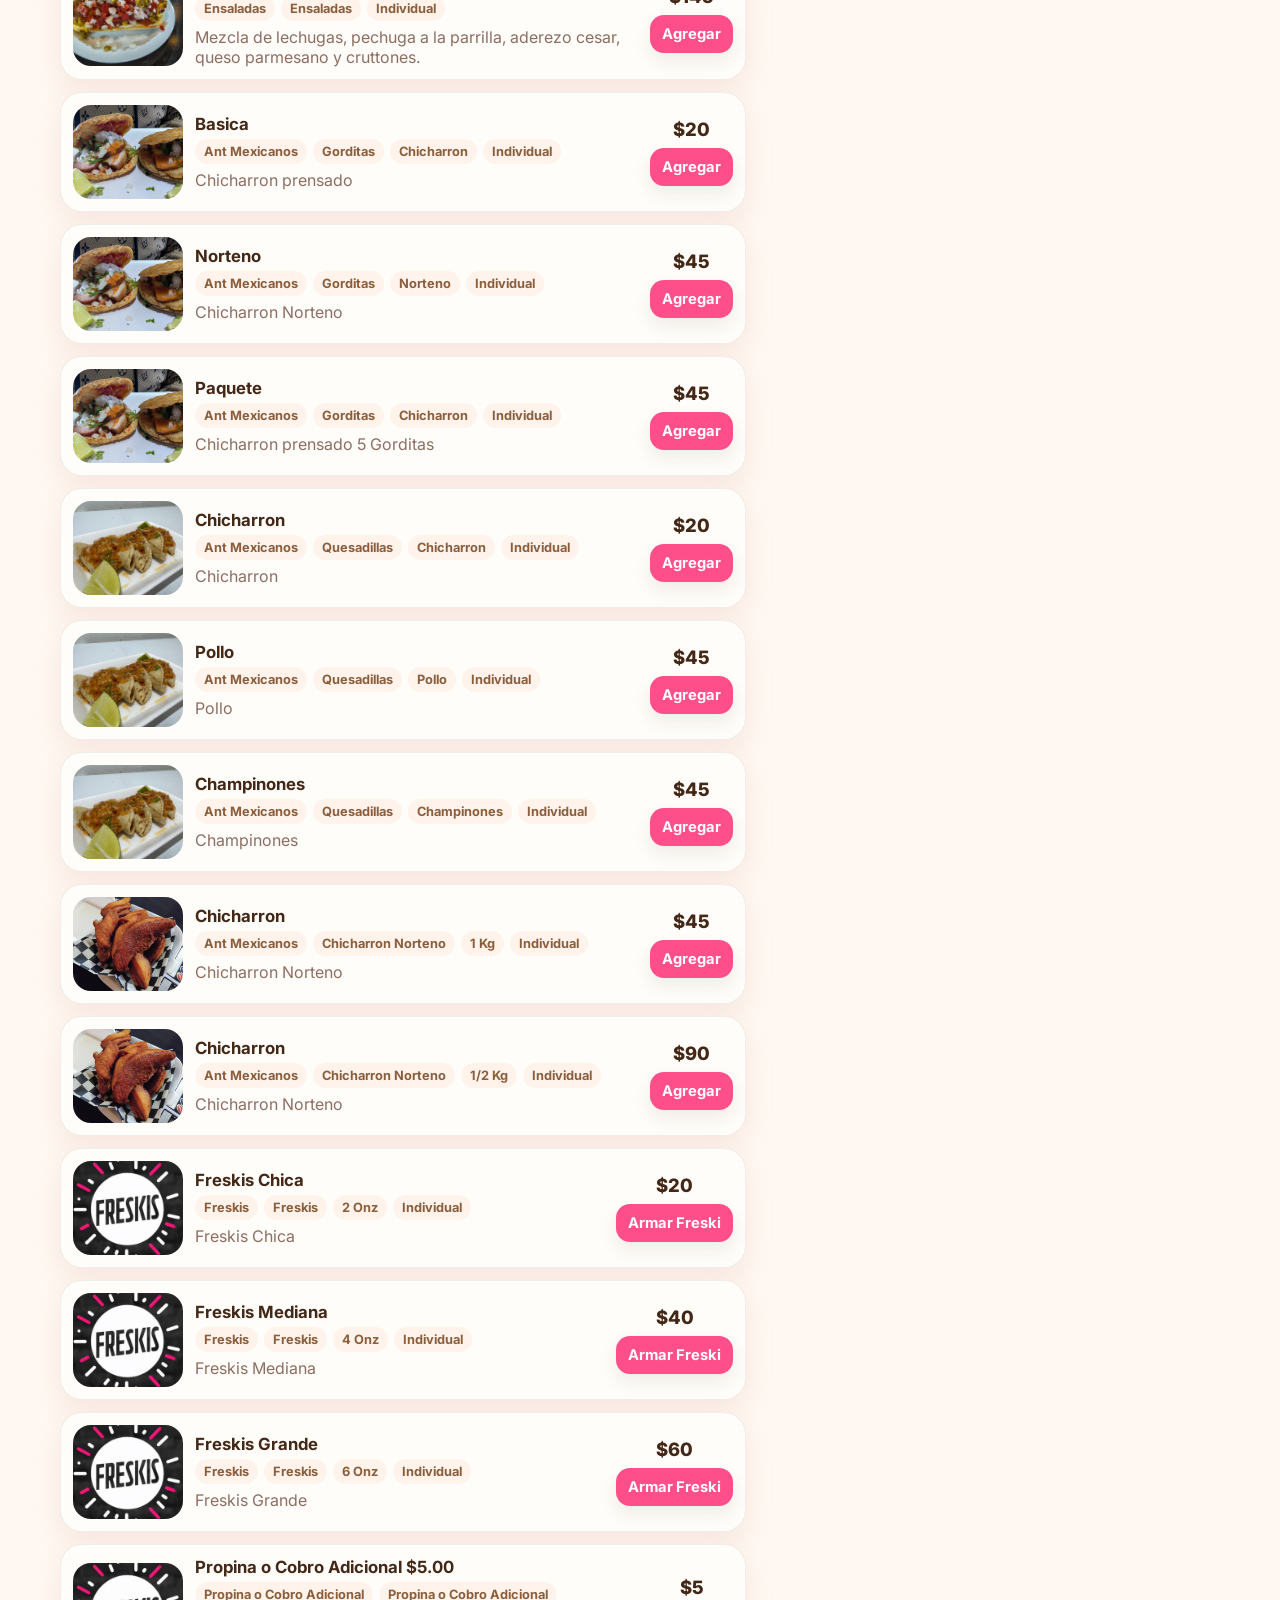
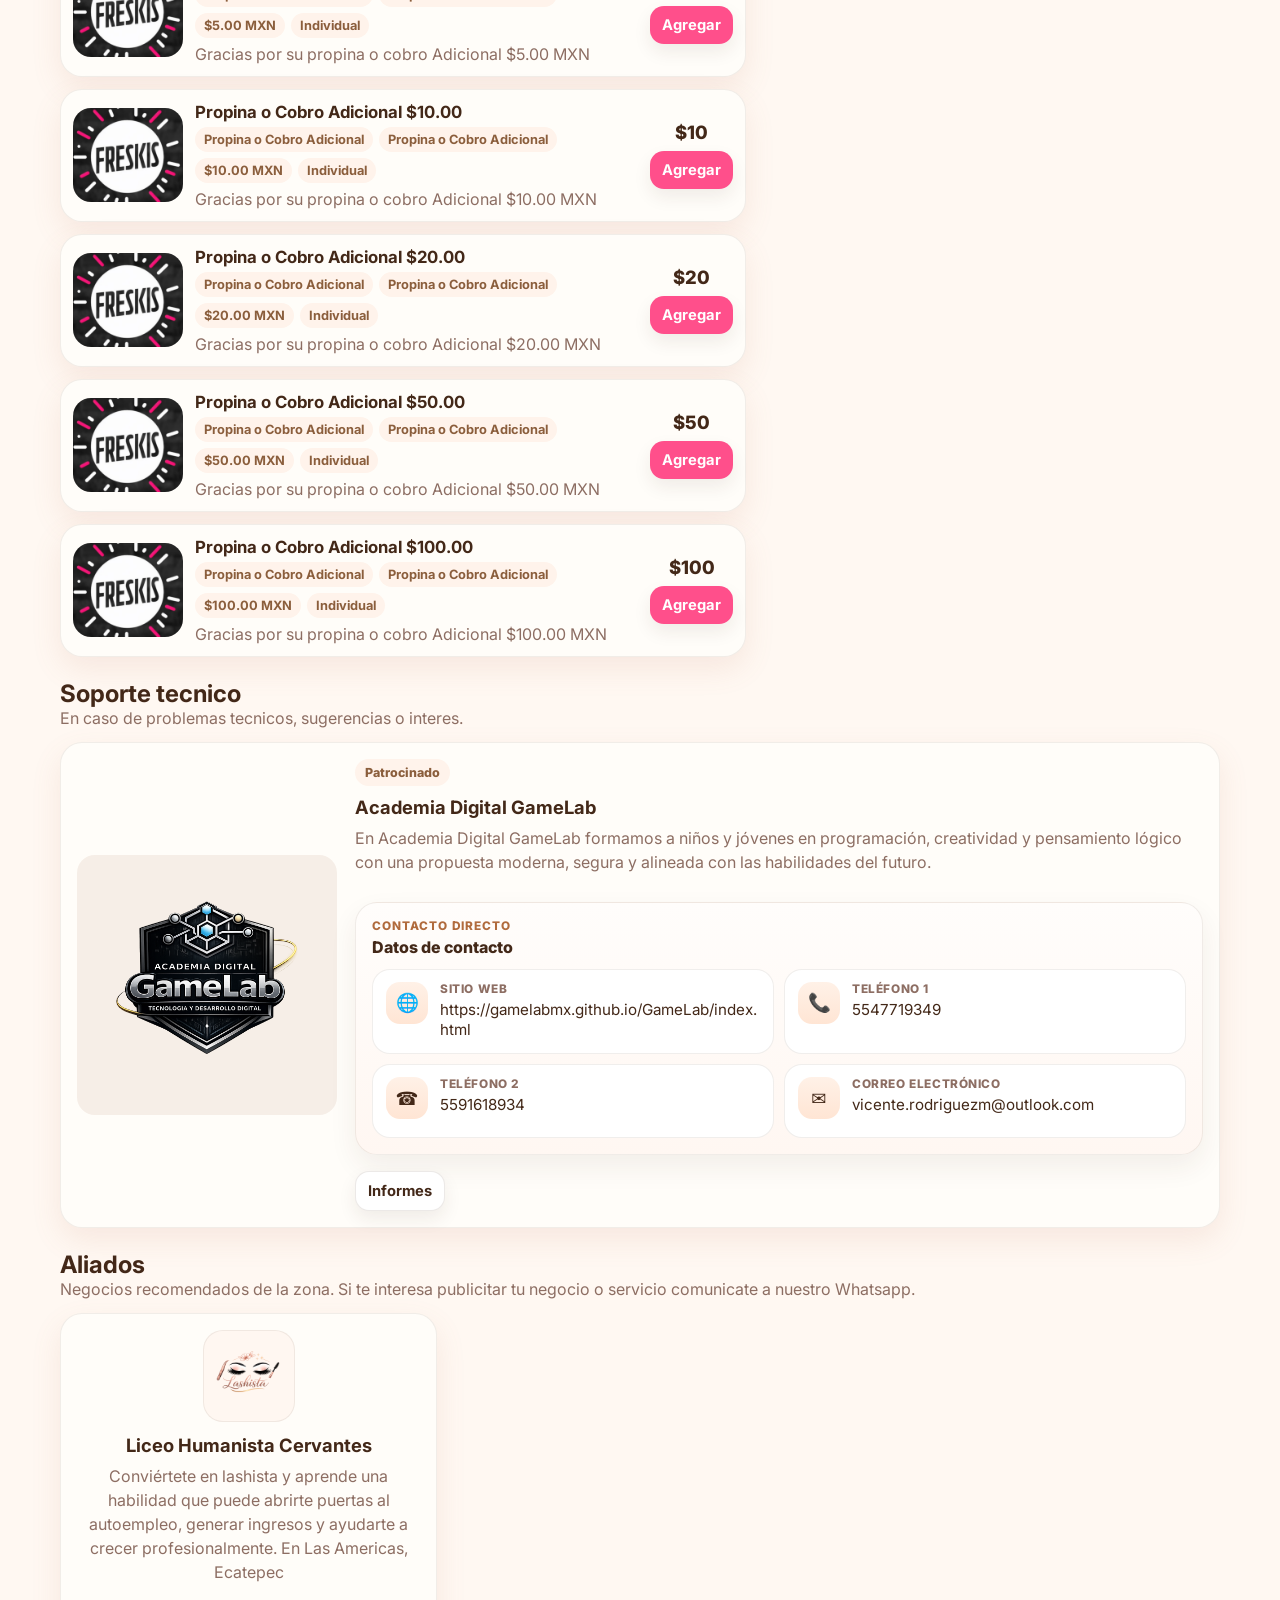
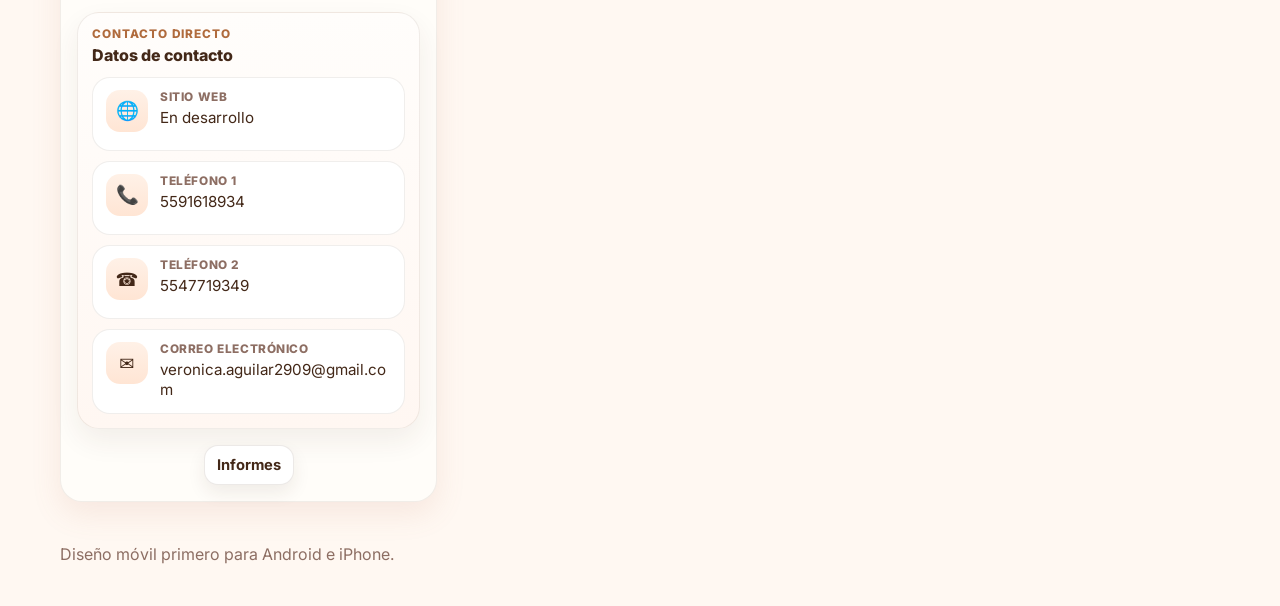
==== commit 2ac0a5b1: "Update index.html" ====
--- a/index.html
+++ b/index.html
@@ -27,7 +27,7 @@
       <a class="nav-link" href="admin.html">Administración</a>
     </nav>
     <div class="music-pill">
-      <button id="musicToggle" class="btn small secondary">Activar música</button>
+      <button id="musicToggle" class="btn small secondary">Tema de la casa</button>
     </div>
   </div>
 </header>
